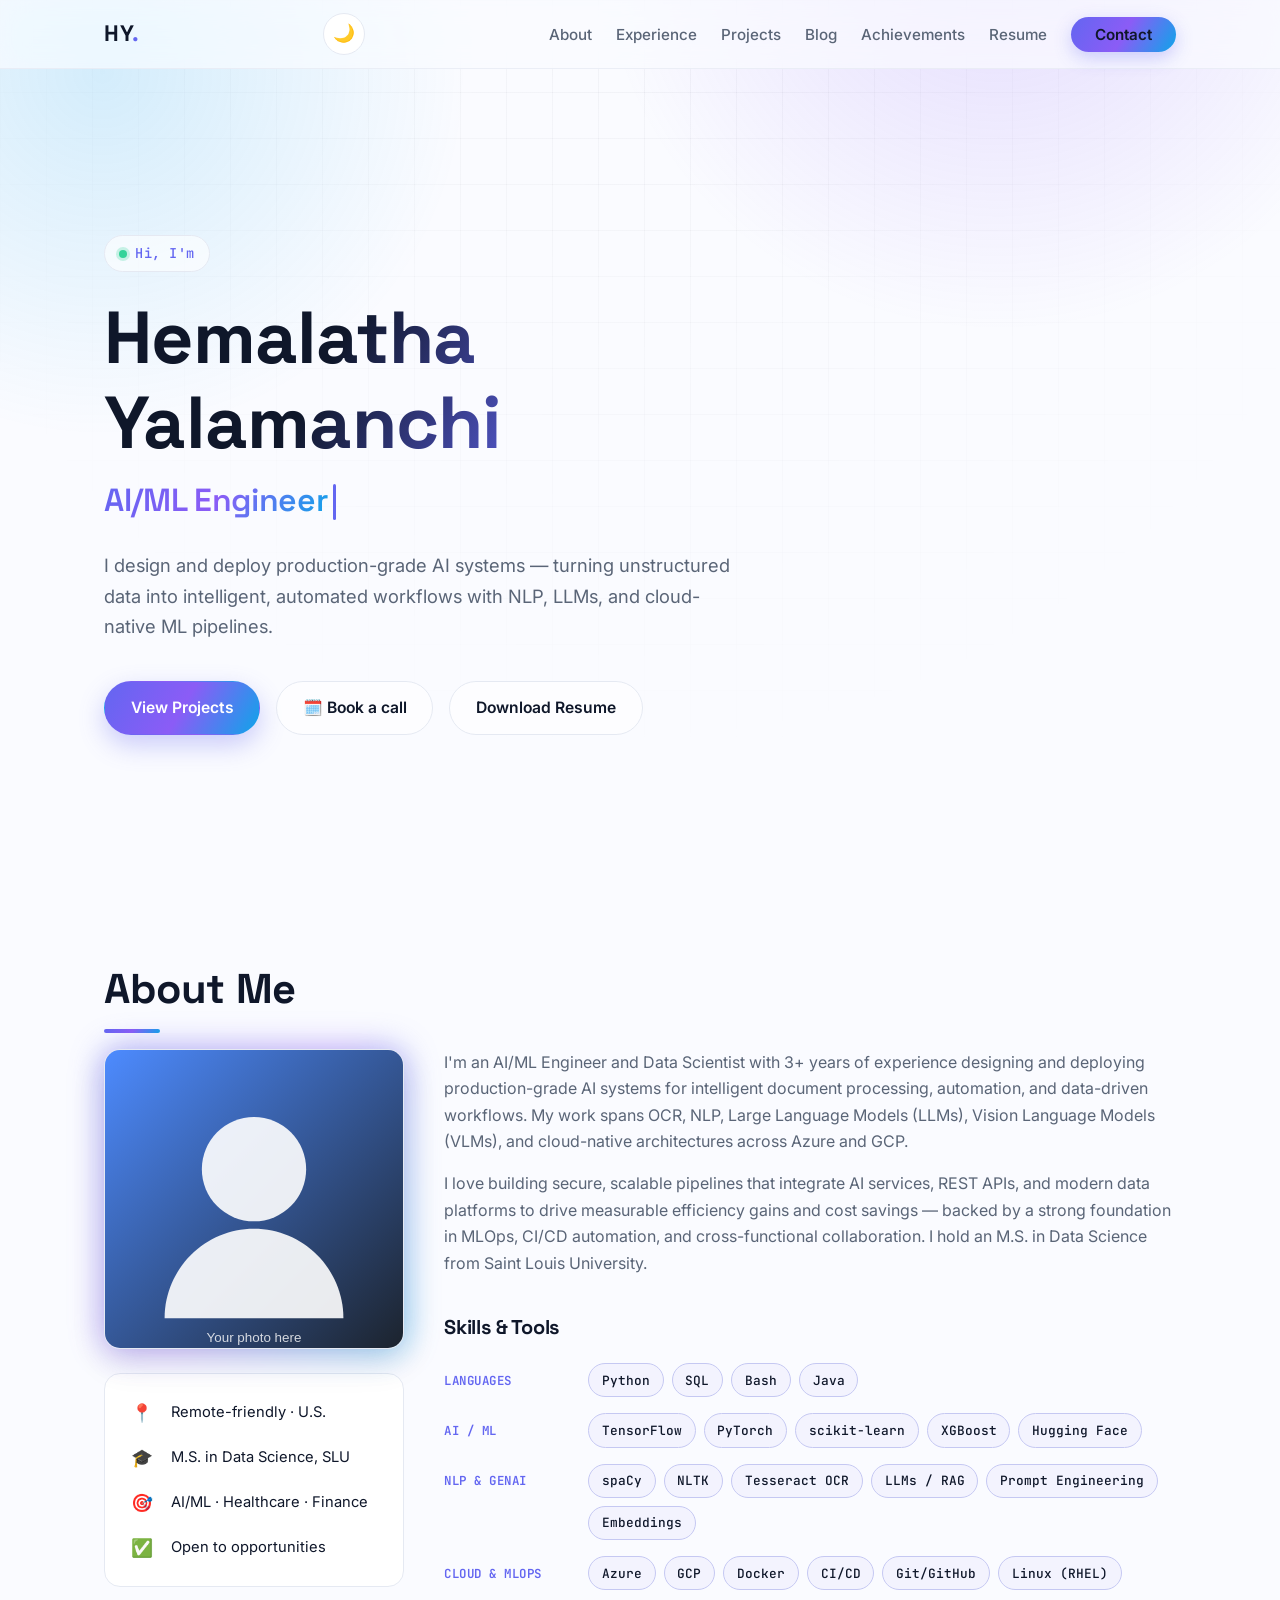
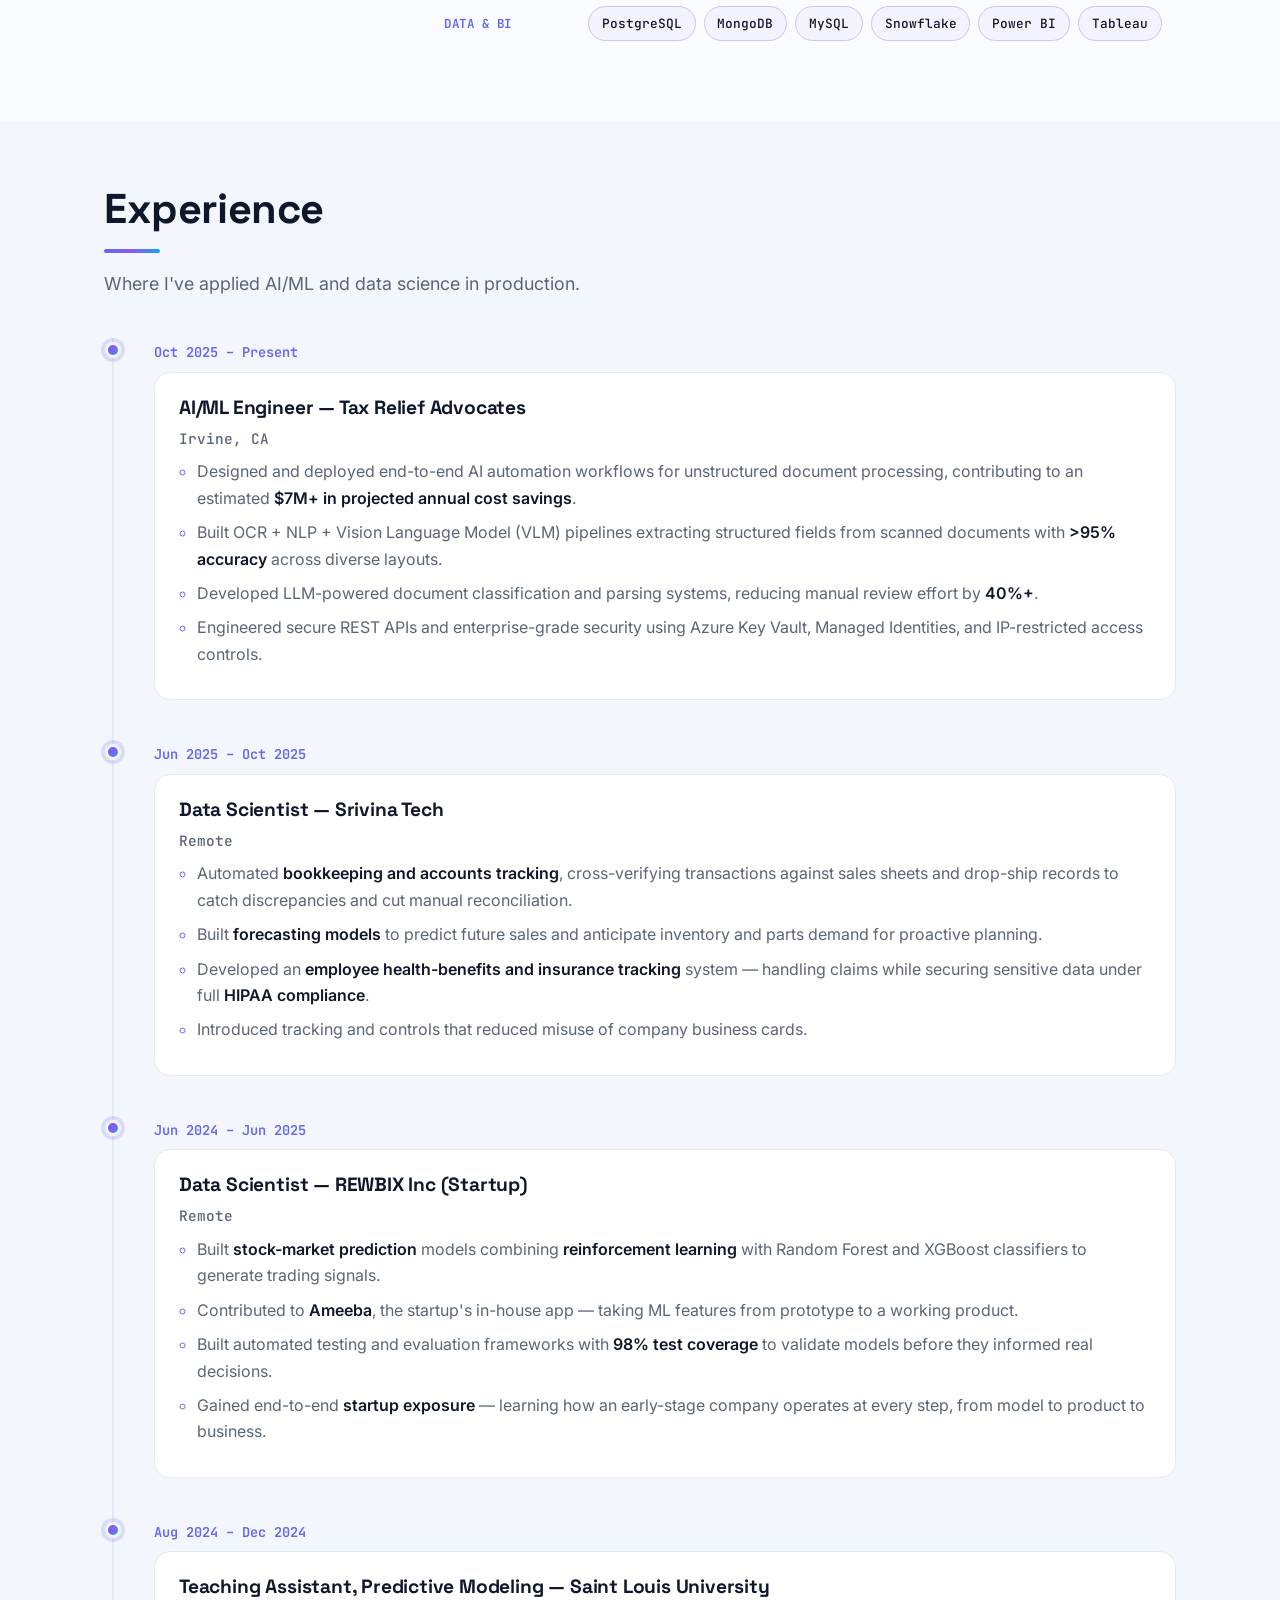
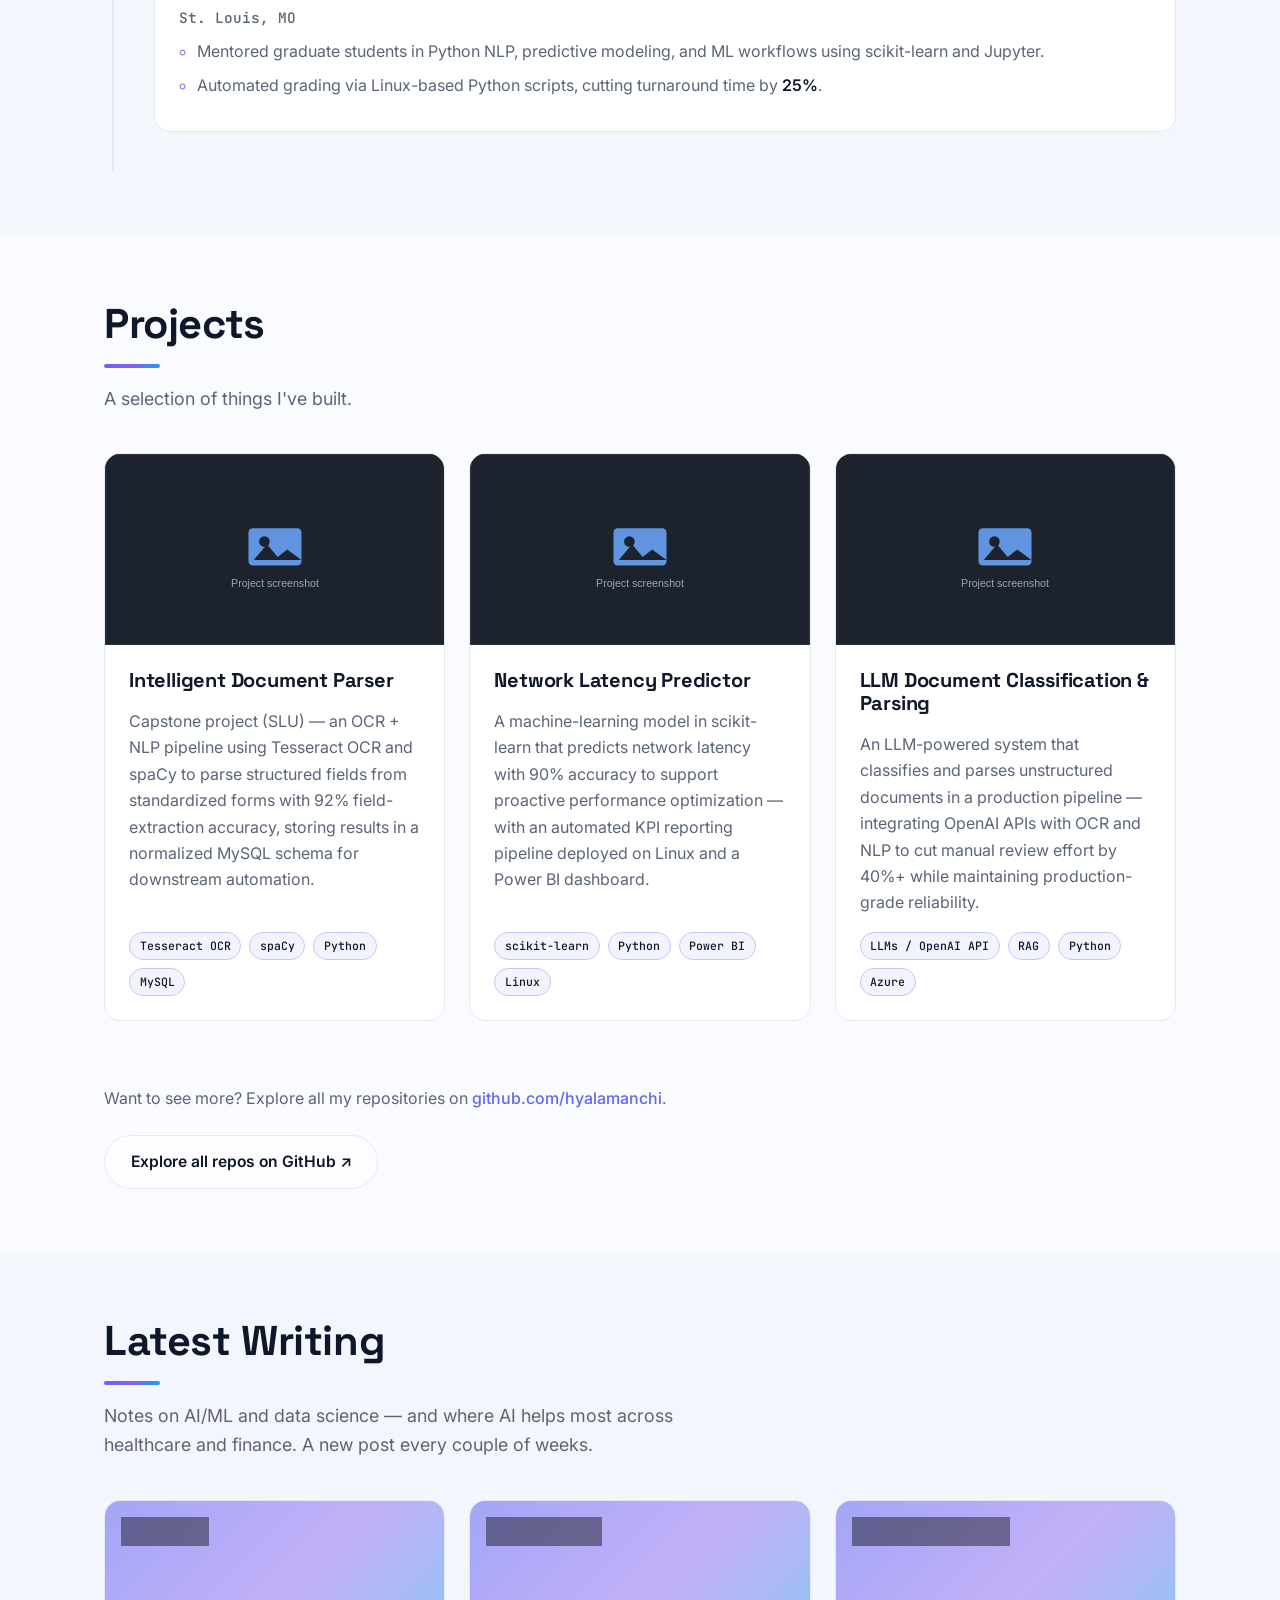
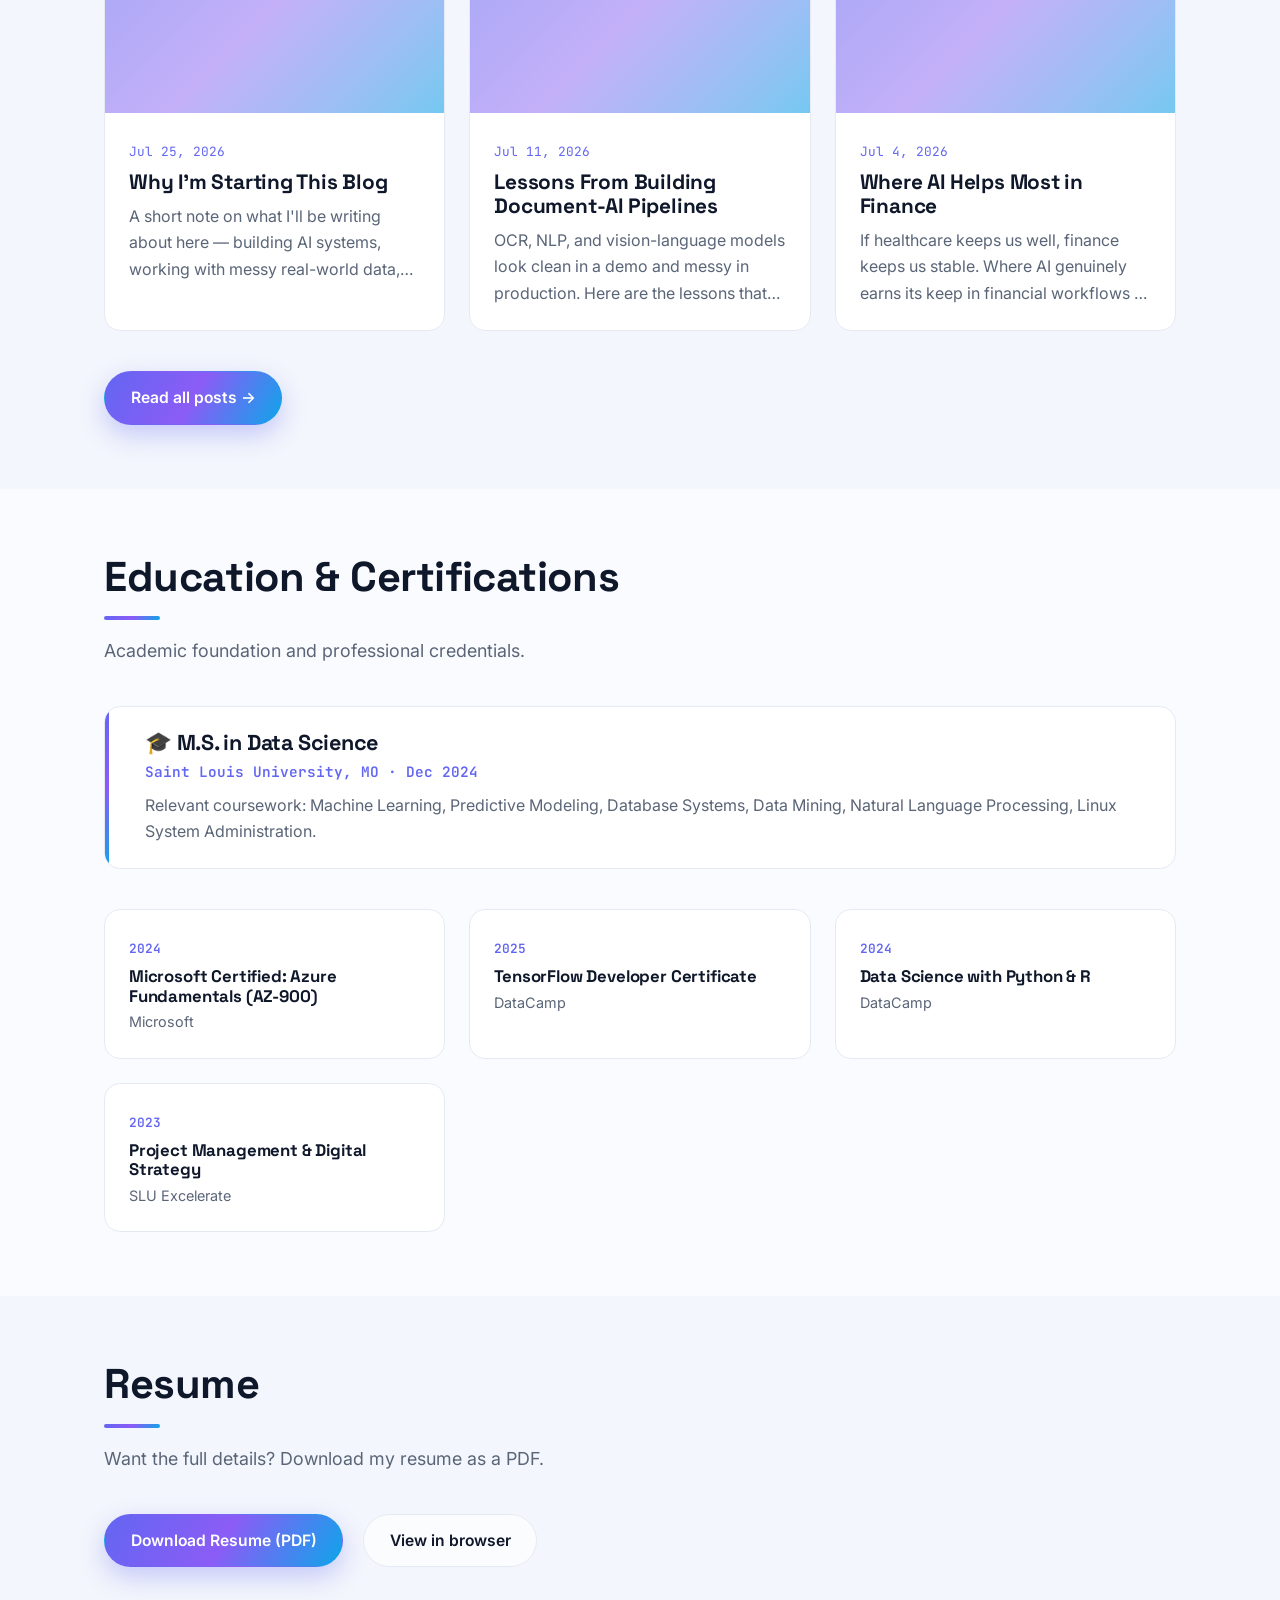
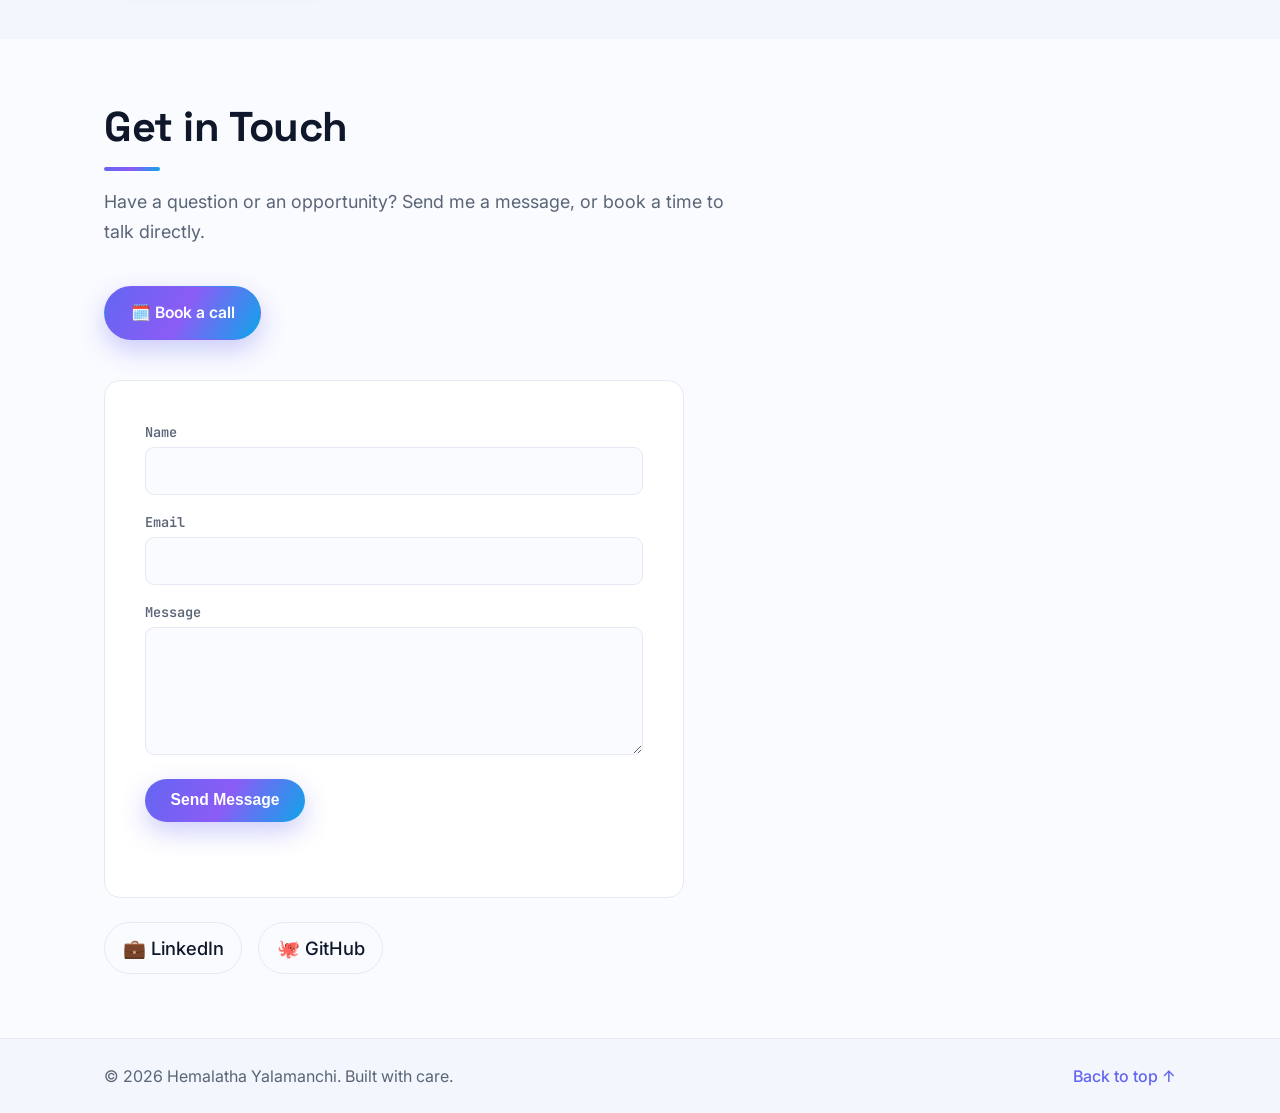
==== index.html @ 0a2629d9 "Fix About column balance with at-a-glance card; expand rotating hero titles - Add sticky 'at a glanc" ====
<!DOCTYPE html>
<html lang="en" class="no-js">
<head>
  <meta charset="UTF-8" />
  <meta name="viewport" content="width=device-width, initial-scale=1.0" />
  <!-- EDIT: page title shown in the browser tab -->
  <title>Hemalatha Yalamanchi — AI/ML Engineer & Data Scientist</title>
  <meta name="description" content="Portfolio of Hemalatha Yalamanchi — AI/ML Engineer and Data Scientist specializing in NLP, LLMs, document AI, and cloud-native ML pipelines." />
  <link rel="preconnect" href="https://fonts.googleapis.com" />
  <link rel="preconnect" href="https://fonts.gstatic.com" crossorigin />
  <link href="https://fonts.googleapis.com/css2?family=Inter:wght@400;500;600;700&family=Space+Grotesk:wght@500;600;700&family=JetBrains+Mono:wght@500;600&display=swap" rel="stylesheet" />
  <link rel="stylesheet" href="css/styles.css" />
  <!-- Apply saved theme before paint to avoid a flash of the wrong theme -->
  <script>
    (function () {
      try {
        var saved = localStorage.getItem('theme');
        if (saved === 'light' || saved === 'dark') {
          document.documentElement.setAttribute('data-theme', saved);
        }
      } catch (e) {}
    })();
  </script>
</head>
<body>
  <!-- ============ HEADER / NAV ============ -->
  <header class="site-header" id="top">
    <nav class="nav container">
      <a href="#top" class="nav__logo">HY<span>.</span></a>

      <div class="nav__actions">
        <button class="theme-toggle" id="theme-toggle" aria-label="Toggle light/dark theme" title="Toggle theme">
          <span class="theme-toggle__icon" aria-hidden="true">🌙</span>
        </button>
        <button class="nav__toggle" aria-label="Toggle menu" aria-expanded="false" aria-controls="nav-menu">
          <span></span><span></span><span></span>
        </button>
      </div>

      <ul class="nav__menu" id="nav-menu">
        <li><a href="#about" class="nav__link">About</a></li>
        <li><a href="#experience" class="nav__link">Experience</a></li>
        <li><a href="#projects" class="nav__link">Projects</a></li>
        <li><a href="blog.html" class="nav__link">Blog</a></li>
        <li><a href="#achievements" class="nav__link">Achievements</a></li>
        <li><a href="#resume" class="nav__link">Resume</a></li>
        <li><a href="#contact" class="nav__link nav__link--cta">Contact</a></li>
      </ul>
    </nav>
  </header>

  <main>
    <!-- ============ HERO ============ -->
    <section class="hero container">
      <div class="hero__content reveal">
        <p class="hero__eyebrow">Hi, I'm</p>
        <!-- EDIT: your name -->
        <h1 class="hero__name">Hemalatha Yalamanchi</h1>
        <!-- EDIT: roles rotate via the typing effect in js/main.js (ROLES array) -->
        <h2 class="hero__role" aria-label="AI/ML Engineer, Data Scientist, Data Analyst, Conversational AI Engineer, and Data Engineer">
          <span id="role-typed">AI/ML Engineer</span><span class="type-cursor" aria-hidden="true"></span>
        </h2>
        <!-- EDIT: short tagline about you -->
        <p class="hero__tagline">
          I design and deploy production-grade AI systems — turning unstructured data into
          intelligent, automated workflows with NLP, LLMs, and cloud-native ML pipelines.
        </p>
        <div class="hero__cta">
          <a href="#projects" class="btn btn--primary">View Projects</a>
          <!-- EDIT: your Calendly booking link -->
          <a href="https://calendly.com/hemayalamanchi708/30min" class="btn btn--ghost" target="_blank" rel="noopener">🗓️ Book a call</a>
          <a href="assets/resume.pdf" class="btn btn--ghost" download>Download Resume</a>
        </div>
      </div>
    </section>

    <!-- ============ ABOUT ============ -->
    <section class="section container" id="about">
      <h2 class="section__title reveal">About Me</h2>
      <div class="about reveal">
        <div class="about__sidebar">
          <div class="about__media">
            <!-- EDIT: replace with your headshot, e.g. src="assets/profile.jpg" -->
            <img src="assets/profile.svg" alt="Portrait of Hemalatha Yalamanchi" class="about__photo" />
          </div>
          <ul class="about__facts">
            <li><span>📍</span> Remote-friendly · U.S.</li>
            <li><span>🎓</span> M.S. in Data Science, SLU</li>
            <li><span>🎯</span> AI/ML · Healthcare · Finance</li>
            <li><span>✅</span> Open to opportunities</li>
          </ul>
        </div>
        <div class="about__text">
          <!-- EDIT: your bio -->
          <p>
            I'm an AI/ML Engineer and Data Scientist with 3+ years of experience designing and
            deploying production-grade AI systems for intelligent document processing, automation,
            and data-driven workflows. My work spans OCR, NLP, Large Language Models (LLMs), Vision
            Language Models (VLMs), and cloud-native architectures across Azure and GCP.
          </p>
          <p>
            I love building secure, scalable pipelines that integrate AI services, REST APIs, and
            modern data platforms to drive measurable efficiency gains and cost savings — backed by
            a strong foundation in MLOps, CI/CD automation, and cross-functional collaboration. I
            hold an M.S. in Data Science from Saint Louis University.
          </p>

          <h3 class="about__subtitle">Skills &amp; Tools</h3>
          <!-- EDIT: add/remove skills. Each group is one row. -->
          <div class="skill-group">
            <span class="skill-group__label">Languages</span>
            <ul class="tag-list">
              <li class="tag">Python</li>
              <li class="tag">SQL</li>
              <li class="tag">Bash</li>
              <li class="tag">Java</li>
            </ul>
          </div>
          <div class="skill-group">
            <span class="skill-group__label">AI / ML</span>
            <ul class="tag-list">
              <li class="tag">TensorFlow</li>
              <li class="tag">PyTorch</li>
              <li class="tag">scikit-learn</li>
              <li class="tag">XGBoost</li>
              <li class="tag">Hugging Face</li>
            </ul>
          </div>
          <div class="skill-group">
            <span class="skill-group__label">NLP &amp; GenAI</span>
            <ul class="tag-list">
              <li class="tag">spaCy</li>
              <li class="tag">NLTK</li>
              <li class="tag">Tesseract OCR</li>
              <li class="tag">LLMs / RAG</li>
              <li class="tag">Prompt Engineering</li>
              <li class="tag">Embeddings</li>
            </ul>
          </div>
          <div class="skill-group">
            <span class="skill-group__label">Cloud &amp; MLOps</span>
            <ul class="tag-list">
              <li class="tag">Azure</li>
              <li class="tag">GCP</li>
              <li class="tag">Docker</li>
              <li class="tag">CI/CD</li>
              <li class="tag">Git/GitHub</li>
              <li class="tag">Linux (RHEL)</li>
            </ul>
          </div>
          <div class="skill-group">
            <span class="skill-group__label">Data &amp; BI</span>
            <ul class="tag-list">
              <li class="tag">PostgreSQL</li>
              <li class="tag">MongoDB</li>
              <li class="tag">MySQL</li>
              <li class="tag">Snowflake</li>
              <li class="tag">Power BI</li>
              <li class="tag">Tableau</li>
            </ul>
          </div>
        </div>
      </div>
    </section>

    <!-- ============ EXPERIENCE ============ -->
    <section class="section section--alt" id="experience">
      <div class="container">
        <h2 class="section__title reveal">Experience</h2>
        <p class="section__lead reveal">Where I've applied AI/ML and data science in production.</p>

        <ol class="timeline">
          <!-- ==== EXPERIENCE ITEM (copy this <li> for each role) ==== -->
          <li class="timeline__item reveal">
            <span class="timeline__date">Oct 2025 – Present</span>
            <div class="timeline__content">
              <h3 class="timeline__title">AI/ML Engineer — Tax Relief Advocates</h3>
              <p class="timeline__meta">Irvine, CA</p>
              <ul class="bullets">
                <li>Designed and deployed end-to-end AI automation workflows for unstructured document processing, contributing to an estimated <strong>$7M+ in projected annual cost savings</strong>.</li>
                <li>Built OCR + NLP + Vision Language Model (VLM) pipelines extracting structured fields from scanned documents with <strong>&gt;95% accuracy</strong> across diverse layouts.</li>
                <li>Developed LLM-powered document classification and parsing systems, reducing manual review effort by <strong>40%+</strong>.</li>
                <li>Engineered secure REST APIs and enterprise-grade security using Azure Key Vault, Managed Identities, and IP-restricted access controls.</li>
              </ul>
            </div>
          </li>
          <!-- ==== /EXPERIENCE ITEM ==== -->

          <li class="timeline__item reveal">
            <span class="timeline__date">Jun 2025 – Oct 2025</span>
            <div class="timeline__content">
              <h3 class="timeline__title">Data Scientist — Srivina Tech</h3>
              <p class="timeline__meta">Remote</p>
              <ul class="bullets">
                <li>Automated <strong>bookkeeping and accounts tracking</strong>, cross-verifying transactions against sales sheets and drop-ship records to catch discrepancies and cut manual reconciliation.</li>
                <li>Built <strong>forecasting models</strong> to predict future sales and anticipate inventory and parts demand for proactive planning.</li>
                <li>Developed an <strong>employee health-benefits and insurance tracking</strong> system — handling claims while securing sensitive data under full <strong>HIPAA compliance</strong>.</li>
                <li>Introduced tracking and controls that reduced misuse of company business cards.</li>
              </ul>
            </div>
          </li>

          <li class="timeline__item reveal">
            <span class="timeline__date">Jun 2024 – Jun 2025</span>
            <div class="timeline__content">
              <h3 class="timeline__title">Data Scientist — REWBIX Inc (Startup)</h3>
              <p class="timeline__meta">Remote</p>
              <ul class="bullets">
                <li>Built <strong>stock-market prediction</strong> models combining <strong>reinforcement learning</strong> with Random Forest and XGBoost classifiers to generate trading signals.</li>
                <li>Contributed to <strong>Ameeba</strong>, the startup's in-house app — taking ML features from prototype to a working product.</li>
                <li>Built automated testing and evaluation frameworks with <strong>98% test coverage</strong> to validate models before they informed real decisions.</li>
                <li>Gained end-to-end <strong>startup exposure</strong> — learning how an early-stage company operates at every step, from model to product to business.</li>
              </ul>
            </div>
          </li>

          <li class="timeline__item reveal">
            <span class="timeline__date">Aug 2024 – Dec 2024</span>
            <div class="timeline__content">
              <h3 class="timeline__title">Teaching Assistant, Predictive Modeling — Saint Louis University</h3>
              <p class="timeline__meta">St. Louis, MO</p>
              <ul class="bullets">
                <li>Mentored graduate students in Python NLP, predictive modeling, and ML workflows using scikit-learn and Jupyter.</li>
                <li>Automated grading via Linux-based Python scripts, cutting turnaround time by <strong>25%</strong>.</li>
              </ul>
            </div>
          </li>
        </ol>
      </div>
    </section>

    <!-- ============ PROJECTS ============ -->
    <section class="section container" id="projects">
      <div>
        <h2 class="section__title reveal">Projects</h2>
        <p class="section__lead reveal">A selection of things I've built.</p>

        <div class="grid grid--cards" id="featured-grid">
          <!-- ==== PROJECT CARD (copy this whole <article> block for each project) ==== -->
          <article class="card reveal">
            <div class="card__media">
              <!-- EDIT: project screenshot -->
              <img src="assets/projects/placeholder.svg" alt="Intelligent Document Parser project" loading="lazy" />
            </div>
            <div class="card__body">
              <h3 class="card__title">Intelligent Document Parser</h3>
              <p class="card__desc">
                Capstone project (SLU) — an OCR + NLP pipeline using Tesseract OCR and spaCy to
                parse structured fields from standardized forms with 92% field-extraction accuracy,
                storing results in a normalized MySQL schema for downstream automation.
              </p>
              <ul class="tag-list tag-list--sm">
                <li class="tag">Tesseract OCR</li>
                <li class="tag">spaCy</li>
                <li class="tag">Python</li>
                <li class="tag">MySQL</li>
              </ul>
            </div>
          </article>
          <!-- ==== /PROJECT CARD ==== -->

          <article class="card reveal">
            <div class="card__media">
              <img src="assets/projects/placeholder.svg" alt="Network Latency Predictor project" loading="lazy" />
            </div>
            <div class="card__body">
              <h3 class="card__title">Network Latency Predictor</h3>
              <p class="card__desc">
                A machine-learning model in scikit-learn that predicts network latency with 90%
                accuracy to support proactive performance optimization — with an automated KPI
                reporting pipeline deployed on Linux and a Power BI dashboard.
              </p>
              <ul class="tag-list tag-list--sm">
                <li class="tag">scikit-learn</li>
                <li class="tag">Python</li>
                <li class="tag">Power BI</li>
                <li class="tag">Linux</li>
              </ul>
            </div>
          </article>

          <article class="card reveal">
            <div class="card__media">
              <img src="assets/projects/placeholder.svg" alt="LLM Document Classification and Parsing project" loading="lazy" />
            </div>
            <div class="card__body">
              <h3 class="card__title">LLM Document Classification &amp; Parsing</h3>
              <p class="card__desc">
                An LLM-powered system that classifies and parses unstructured documents in a
                production pipeline — integrating OpenAI APIs with OCR and NLP to cut manual
                review effort by 40%+ while maintaining production-grade reliability.
              </p>
              <ul class="tag-list tag-list--sm">
                <li class="tag">LLMs / OpenAI API</li>
                <li class="tag">RAG</li>
                <li class="tag">Python</li>
                <li class="tag">Azure</li>
              </ul>
            </div>
          </article>
        </div>

        <div class="gh reveal">
          <p class="gh__sub">
            Want to see more? Explore all my repositories on
            <a class="link" href="https://github.com/hyalamanchi" target="_blank" rel="noopener">github.com/hyalamanchi</a>.
          </p>
          <a href="https://github.com/hyalamanchi" class="btn btn--ghost" target="_blank" rel="noopener">Explore all repos on GitHub ↗</a>
        </div>
      </div>
    </section>

    <!-- ============ LATEST WRITING (blog teaser) ============ -->
    <section class="section section--alt" id="writing">
      <div class="container">
        <h2 class="section__title reveal">Latest Writing</h2>
        <p class="section__lead reveal">Notes on AI/ML and data science — and where AI helps most across healthcare and finance. A new post every couple of weeks.</p>
        <div id="home-blog"></div>
        <div class="blog-more reveal">
          <a href="blog.html" class="btn btn--primary">Read all posts →</a>
        </div>
      </div>
    </section>

    <!-- ============ EDUCATION & CERTIFICATIONS ============ -->
    <section class="section" id="achievements">
      <div class="container">
        <h2 class="section__title reveal">Education &amp; Certifications</h2>
        <p class="section__lead reveal">Academic foundation and professional credentials.</p>

        <div class="edu reveal">
          <h3 class="edu__title">🎓 M.S. in Data Science</h3>
          <p class="edu__meta">Saint Louis University, MO · Dec 2024</p>
          <p class="edu__note">
            Relevant coursework: Machine Learning, Predictive Modeling, Database Systems, Data
            Mining, Natural Language Processing, Linux System Administration.
          </p>
        </div>

        <div class="grid grid--cards">
          <!-- ==== CERTIFICATION CARD (copy for each) ==== -->
          <article class="cert reveal">
            <span class="cert__year">2024</span>
            <h3 class="cert__title">Microsoft Certified: Azure Fundamentals (AZ-900)</h3>
            <p class="cert__issuer">Microsoft</p>
          </article>
          <!-- ==== /CERTIFICATION CARD ==== -->
          <article class="cert reveal">
            <span class="cert__year">2025</span>
            <h3 class="cert__title">TensorFlow Developer Certificate</h3>
            <p class="cert__issuer">DataCamp</p>
          </article>
          <article class="cert reveal">
            <span class="cert__year">2024</span>
            <h3 class="cert__title">Data Science with Python &amp; R</h3>
            <p class="cert__issuer">DataCamp</p>
          </article>
          <article class="cert reveal">
            <span class="cert__year">2023</span>
            <h3 class="cert__title">Project Management &amp; Digital Strategy</h3>
            <p class="cert__issuer">SLU Excelerate</p>
          </article>
        </div>
      </div>
    </section>

    <!-- ============ RESUME ============ -->
    <section class="section section--alt" id="resume">
      <div class="container resume">
        <h2 class="section__title reveal">Resume</h2>
        <p class="section__lead reveal">
          Want the full details? Download my resume as a PDF.
        </p>
        <div class="reveal">
          <!-- EDIT: place your file at assets/resume.pdf -->
          <a href="assets/resume.pdf" class="btn btn--primary" download>Download Resume (PDF)</a>
          <a href="assets/resume.pdf" class="btn btn--ghost" target="_blank" rel="noopener">View in browser</a>
        </div>
      </div>
    </section>

    <!-- ============ CONTACT ============ -->
    <section class="section container" id="contact">
      <h2 class="section__title reveal">Get in Touch</h2>
      <p class="section__lead reveal">
        Have a question or an opportunity? Send me a message, or book a time to talk directly.
      </p>
      <div class="reveal" style="margin-bottom: var(--space-5);">
        <!-- EDIT: your Calendly booking link -->
        <a href="https://calendly.com/hemayalamanchi708/30min" class="btn btn--primary" target="_blank" rel="noopener">🗓️ Book a call</a>
      </div>

      <!--
        CONTACT FORM — connected to Formspree (form ID: mrenldpd).
        Messages are delivered to hemayalamanchi708@gmail.com.
        Note: the form only sends once the site is deployed online (not in local preview).
      -->
      <form class="contact-form reveal" id="contact-form"
            action="https://formspree.io/f/mrenldpd" method="POST">
        <div class="form-row">
          <label for="cf-name">Name</label>
          <input type="text" id="cf-name" name="name" required autocomplete="name" />
        </div>
        <div class="form-row">
          <label for="cf-email">Email</label>
          <input type="email" id="cf-email" name="email" required autocomplete="email" />
        </div>
        <div class="form-row">
          <label for="cf-message">Message</label>
          <textarea id="cf-message" name="message" rows="5" required></textarea>
        </div>
        <button type="submit" class="btn btn--primary">Send Message</button>
        <p class="form-status" id="form-status" role="status" aria-live="polite"></p>
      </form>

      <!-- EDIT: your profile links (email stays hidden — the form handles contact) -->
      <ul class="contact-list contact-list--social reveal">
        <li><a class="link" href="https://linkedin.com/in/hemalatha-yalamanchi" target="_blank" rel="noopener">💼 LinkedIn</a></li>
        <li><a class="link" href="https://github.com/hyalamanchi" target="_blank" rel="noopener">🐙 GitHub</a></li>
      </ul>
    </section>
  </main>

  <!-- ============ FOOTER ============ -->
  <footer class="footer">
    <div class="container footer__inner">
      <p>© <span id="year"></span> Hemalatha Yalamanchi. Built with care.</p>
      <a href="#top" class="link">Back to top ↑</a>
    </div>
  </footer>

  <script src="js/main.js"></script>
</body>
</html>
---- css/styles.css ----
/* ============================================================
   Design tokens
   ============================================================ */
:root {
  /* Palette — dark (default) */
  --bg: #0a0c12;
  --bg-alt: #0f131c;
  --surface: #141a24;
  --surface-2: #1a212e;
  --border: #262d3a;
  --text: #e7ecf3;
  --text-muted: #94a1b2;

  --accent: #818cf8;
  --accent-strong: #6366f1;
  --accent-contrast: #0a0c12;

  /* Gradient accent (indigo → violet → cyan) */
  --grad-1: #818cf8;
  --grad-2: #a78bfa;
  --grad-3: #38bdf8;
  --gradient: linear-gradient(120deg, var(--grad-1), var(--grad-2), var(--grad-3));
  --gradient-soft: linear-gradient(120deg,
      color-mix(in srgb, var(--grad-1) 18%, transparent),
      color-mix(in srgb, var(--grad-3) 18%, transparent));

  --glow: 0 0 0 1px color-mix(in srgb, var(--accent) 45%, transparent),
          0 12px 40px color-mix(in srgb, var(--accent) 22%, transparent);
  --shadow: 0 14px 44px rgba(0, 0, 0, 0.45);

  /* Typography */
  --font: "Inter", system-ui, -apple-system, Segoe UI, Roboto, Helvetica, Arial, sans-serif;
  --font-display: "Space Grotesk", var(--font);
  --font-mono: "JetBrains Mono", ui-monospace, SFMono-Regular, Menlo, monospace;

  /* Spacing scale */
  --space-1: 0.25rem;
  --space-2: 0.5rem;
  --space-3: 1rem;
  --space-4: 1.5rem;
  --space-5: 2.5rem;
  --space-6: 4rem;

  --radius: 16px;
  --radius-sm: 9px;
  --maxw: 1120px;
  --transition: 0.25s ease;
}

/* Light palette — reused by both the manual toggle and the auto system preference */
:root[data-theme="light"] {
  --bg: #fafbff;
  --bg-alt: #f1f4fb;
  --surface: #ffffff;
  --surface-2: #f7f9fd;
  --border: #e5e9f2;
  --text: #0f172a;
  --text-muted: #5a6577;
  --accent: #6366f1;
  --accent-strong: #4f46e5;
  --accent-contrast: #ffffff;
  --grad-1: #6366f1;
  --grad-2: #8b5cf6;
  --grad-3: #0ea5e9;
  --glow: 0 0 0 1px color-mix(in srgb, var(--accent) 30%, transparent),
          0 14px 34px color-mix(in srgb, var(--accent) 18%, transparent);
  --shadow: 0 14px 34px rgba(30, 41, 90, 0.10);
}

@media (prefers-color-scheme: light) {
  :root:not([data-theme]) {
    --bg: #fafbff;
    --bg-alt: #f1f4fb;
    --surface: #ffffff;
    --surface-2: #f7f9fd;
    --border: #e5e9f2;
    --text: #0f172a;
    --text-muted: #5a6577;
    --accent: #6366f1;
    --accent-strong: #4f46e5;
    --accent-contrast: #ffffff;
    --grad-1: #6366f1;
    --grad-2: #8b5cf6;
    --grad-3: #0ea5e9;
    --glow: 0 0 0 1px color-mix(in srgb, var(--accent) 30%, transparent),
            0 14px 34px color-mix(in srgb, var(--accent) 18%, transparent);
    --shadow: 0 14px 34px rgba(30, 41, 90, 0.10);
  }
}

/* ============================================================
   Base
   ============================================================ */
*, *::before, *::after { box-sizing: border-box; }

html { scroll-behavior: smooth; scroll-padding-top: 80px; }

body {
  margin: 0;
  font-family: var(--font);
  background: var(--bg);
  color: var(--text);
  line-height: 1.65;
  -webkit-font-smoothing: antialiased;
  position: relative;
  overflow-x: hidden;
}

/* Ambient background glows + subtle grid */
body::before {
  content: "";
  position: fixed;
  inset: 0;
  z-index: -2;
  background:
    radial-gradient(42rem 42rem at 78% -8%, color-mix(in srgb, var(--grad-2) 20%, transparent), transparent 60%),
    radial-gradient(38rem 38rem at 8% 8%, color-mix(in srgb, var(--grad-3) 16%, transparent), transparent 60%);
  pointer-events: none;
}
body::after {
  content: "";
  position: fixed;
  inset: 0;
  z-index: -2;
  background-image:
    linear-gradient(color-mix(in srgb, var(--text) 4%, transparent) 1px, transparent 1px),
    linear-gradient(90deg, color-mix(in srgb, var(--text) 4%, transparent) 1px, transparent 1px);
  background-size: 46px 46px;
  mask-image: radial-gradient(circle at 50% 0%, #000 0%, transparent 70%);
  -webkit-mask-image: radial-gradient(circle at 50% 0%, #000 0%, transparent 70%);
  pointer-events: none;
}

img { max-width: 100%; display: block; }

a { color: var(--accent); text-decoration: none; }

h1, h2, h3, h4 { line-height: 1.15; margin: 0 0 var(--space-3); font-family: var(--font-display); letter-spacing: -0.01em; }

::selection { background: color-mix(in srgb, var(--accent) 35%, transparent); }

.container {
  width: 100%;
  max-width: var(--maxw);
  margin-inline: auto;
  padding-inline: var(--space-4);
}

/* Gradient text utility */
.grad-text {
  background: var(--gradient);
  -webkit-background-clip: text;
  background-clip: text;
  color: transparent;
}

/* ============================================================
   Header / Nav
   ============================================================ */
.site-header {
  position: sticky;
  top: 0;
  z-index: 50;
  background: color-mix(in srgb, var(--bg) 72%, transparent);
  backdrop-filter: blur(14px) saturate(160%);
  -webkit-backdrop-filter: blur(14px) saturate(160%);
  border-bottom: 1px solid color-mix(in srgb, var(--border) 70%, transparent);
}

.nav {
  display: flex;
  align-items: center;
  justify-content: space-between;
  height: 68px;
}

.nav__logo {
  font-family: var(--font-display);
  font-weight: 700;
  font-size: 1.4rem;
  color: var(--text);
  letter-spacing: 0.5px;
}
.nav__logo span { color: var(--accent); }

.nav__menu {
  display: flex;
  gap: var(--space-4);
  list-style: none;
  margin: 0;
  padding: 0;
}

.nav__link {
  color: var(--text-muted);
  font-weight: 500;
  font-size: 0.95rem;
  padding: var(--space-2) 0;
  transition: color var(--transition);
  position: relative;
}
.nav__link:hover,
.nav__link.is-active { color: var(--text); }

.nav__link:not(.nav__link--cta).is-active::after {
  content: "";
  position: absolute;
  left: 0; right: 0; bottom: -2px;
  height: 2px;
  background: var(--gradient);
  border-radius: 2px;
}

.nav__link--cta {
  background: var(--gradient);
  color: #fff;
  padding: var(--space-2) var(--space-4);
  border-radius: 999px;
  font-weight: 600;
  box-shadow: 0 6px 18px color-mix(in srgb, var(--accent) 30%, transparent);
}
.nav__link--cta:hover { color: #fff; filter: brightness(1.08); }

.nav__actions { display: flex; align-items: center; gap: var(--space-3); }

.theme-toggle {
  display: inline-flex;
  align-items: center;
  justify-content: center;
  width: 42px;
  height: 42px;
  border-radius: 50%;
  border: 1px solid var(--border);
  background: var(--surface);
  cursor: pointer;
  font-size: 1.1rem;
  line-height: 1;
  transition: border-color var(--transition), transform var(--transition), box-shadow var(--transition);
}
.theme-toggle:hover {
  border-color: var(--accent);
  transform: translateY(-2px) rotate(-12deg);
  box-shadow: 0 8px 20px color-mix(in srgb, var(--accent) 25%, transparent);
}

.nav__toggle {
  display: none;
  flex-direction: column;
  justify-content: space-between;
  width: 28px;
  height: 20px;
  background: none;
  border: 0;
  cursor: pointer;
  padding: 0;
}
.nav__toggle span {
  display: block;
  height: 2px;
  width: 100%;
  background: var(--text);
  border-radius: 2px;
  transition: transform var(--transition), opacity var(--transition);
}

/* ============================================================
   Buttons & links
   ============================================================ */
.btn {
  display: inline-flex;
  align-items: center;
  gap: var(--space-2);
  padding: 0.8rem 1.6rem;
  border-radius: 999px;
  font-weight: 600;
  font-size: 0.98rem;
  transition: transform var(--transition), box-shadow var(--transition), filter var(--transition), border-color var(--transition), color var(--transition);
  cursor: pointer;
  border: 1px solid transparent;
}
.btn:hover { transform: translateY(-2px); }

.btn--primary {
  background: var(--gradient);
  color: #fff;
  box-shadow: 0 10px 26px color-mix(in srgb, var(--accent) 32%, transparent);
}
.btn--primary:hover { filter: brightness(1.08); box-shadow: 0 14px 34px color-mix(in srgb, var(--accent) 42%, transparent); }

.btn--ghost { border-color: var(--border); color: var(--text); background: color-mix(in srgb, var(--surface) 60%, transparent); }
.btn--ghost:hover { border-color: var(--accent); color: var(--accent); }

.link {
  color: var(--accent);
  font-weight: 500;
  transition: color var(--transition);
}
.link:hover { color: var(--accent-strong); text-decoration: underline; }

/* ============================================================
   Hero
   ============================================================ */
.hero {
  min-height: calc(100vh - 68px);
  display: flex;
  align-items: center;
  padding-block: var(--space-6);
}
.hero__content { max-width: 780px; }

.hero__eyebrow {
  display: inline-flex;
  align-items: center;
  gap: var(--space-2);
  font-family: var(--font-mono);
  color: var(--accent);
  font-weight: 500;
  margin: 0 0 var(--space-4);
  letter-spacing: 0.5px;
  text-transform: none;
  font-size: 0.85rem;
  padding: 0.4rem 0.9rem;
  border: 1px solid var(--border);
  border-radius: 999px;
  background: color-mix(in srgb, var(--surface) 60%, transparent);
}
.hero__eyebrow::before {
  content: "";
  width: 8px; height: 8px; border-radius: 50%;
  background: #34d399;
  box-shadow: 0 0 0 3px color-mix(in srgb, #34d399 25%, transparent);
}
.hero__name {
  font-size: clamp(2.6rem, 7vw, 4.6rem);
  font-weight: 700;
  margin: 0 0 var(--space-3);
  background: linear-gradient(120deg, var(--text) 30%, var(--grad-1) 65%, var(--grad-3));
  -webkit-background-clip: text;
  background-clip: text;
  color: transparent;
}
.hero__role {
  font-family: var(--font-display);
  font-size: clamp(1.3rem, 3.4vw, 2rem);
  color: var(--text-muted);
  font-weight: 600;
  margin: 0 0 var(--space-4);
  min-height: 1.4em;
}
.hero__role #role-typed {
  background: var(--gradient);
  -webkit-background-clip: text;
  background-clip: text;
  color: transparent;
}
.type-cursor {
  display: inline-block;
  width: 3px;
  height: 1.1em;
  background: var(--accent);
  margin-left: 4px;
  border-radius: 2px;
  vertical-align: text-bottom;
  animation: blink 1s step-end infinite;
}
@keyframes blink { 50% { opacity: 0; } }
@media (prefers-reduced-motion: reduce) { .type-cursor { animation: none; } }
.hero__tagline {
  font-size: 1.15rem;
  color: var(--text-muted);
  max-width: 640px;
  margin: 0 0 var(--space-5);
}
.hero__cta { display: flex; gap: var(--space-3); flex-wrap: wrap; }

/* ============================================================
   Sections
   ============================================================ */
.section { padding-block: var(--space-6); position: relative; }
.section--alt { background: color-mix(in srgb, var(--bg-alt) 75%, transparent); }

.section__title {
  font-size: clamp(1.8rem, 4vw, 2.6rem);
  font-weight: 700;
}
.section__title::after {
  content: "";
  display: block;
  width: 56px;
  height: 4px;
  background: var(--gradient);
  border-radius: 4px;
  margin-top: var(--space-3);
}
.section__lead {
  color: var(--text-muted);
  font-size: 1.12rem;
  margin: 0 0 var(--space-5);
  max-width: 620px;
}

/* ============================================================
   About
   ============================================================ */
.about {
  display: grid;
  grid-template-columns: 300px 1fr;
  gap: var(--space-5);
  align-items: start;
}
.about__sidebar { position: sticky; top: 100px; display: flex; flex-direction: column; gap: var(--space-4); }
.about__media { position: relative; }
.about__facts {
  list-style: none;
  margin: 0;
  padding: var(--space-4);
  background: var(--surface);
  border: 1px solid var(--border);
  border-radius: var(--radius);
  display: flex;
  flex-direction: column;
  gap: var(--space-3);
}
.about__facts li {
  display: flex;
  align-items: center;
  gap: var(--space-3);
  font-size: 0.92rem;
  color: var(--text);
}
.about__facts li span {
  flex: 0 0 1.6rem;
  text-align: center;
  font-size: 1.1rem;
}
.about__media::before {
  content: "";
  position: absolute;
  inset: -2px;
  border-radius: calc(var(--radius) + 4px);
  background: var(--gradient);
  opacity: 0.5;
  filter: blur(16px);
  z-index: 0;
}
.about__photo {
  position: relative;
  z-index: 1;
  width: 100%;
  aspect-ratio: 1 / 1;
  object-fit: cover;
  border-radius: var(--radius);
  border: 1px solid var(--border);
  box-shadow: var(--shadow);
}
.about__text p { margin: 0 0 var(--space-3); color: var(--text-muted); }
.about__subtitle {
  margin-top: var(--space-5);
  margin-bottom: var(--space-4);
  font-size: 1.25rem;
}

/* Tags */
.tag-list {
  display: flex;
  flex-wrap: wrap;
  gap: var(--space-2);
  list-style: none;
  padding: 0;
  margin: 0;
}
.tag {
  font-family: var(--font-mono);
  background: color-mix(in srgb, var(--accent) 8%, var(--surface));
  border: 1px solid color-mix(in srgb, var(--accent) 25%, var(--border));
  color: var(--text);
  padding: 0.35rem 0.8rem;
  border-radius: 999px;
  font-size: 0.8rem;
  font-weight: 500;
  transition: border-color var(--transition), background var(--transition);
}
.tag:hover { border-color: var(--accent); background: color-mix(in srgb, var(--accent) 15%, var(--surface)); }
.tag-list--sm .tag { font-size: 0.72rem; padding: 0.22rem 0.6rem; }

/* Skill groups */
.skill-group {
  display: flex;
  align-items: baseline;
  gap: var(--space-4);
  margin-bottom: var(--space-3);
  flex-wrap: wrap;
}
.skill-group__label {
  flex: 0 0 120px;
  font-family: var(--font-mono);
  font-weight: 600;
  color: var(--accent);
  font-size: 0.78rem;
  text-transform: uppercase;
  letter-spacing: 0.5px;
}
.skill-group .tag-list { flex: 1; min-width: 220px; }

/* Bullet lists (experience) */
.bullets { margin: var(--space-2) 0 0; padding-left: 1.1rem; color: var(--text-muted); }
.bullets li { margin-bottom: var(--space-2); }
.bullets li::marker { color: var(--accent); }
.bullets strong { color: var(--text); font-weight: 600; }
.timeline__meta { margin: 0 0 var(--space-2); color: var(--text-muted); font-weight: 500; font-size: 0.9rem; font-family: var(--font-mono); }

/* Education block */
.edu {
  position: relative;
  background: var(--surface);
  border: 1px solid var(--border);
  border-radius: var(--radius);
  padding: var(--space-4) var(--space-4) var(--space-4) var(--space-5);
  margin-bottom: var(--space-5);
  overflow: hidden;
}
.edu::before {
  content: "";
  position: absolute;
  left: 0; top: 0; bottom: 0;
  width: 4px;
  background: var(--gradient);
}
.edu__title { margin: 0 0 var(--space-1); font-size: 1.35rem; }
.edu__meta { margin: 0 0 var(--space-2); color: var(--accent); font-weight: 600; font-family: var(--font-mono); font-size: 0.9rem; }
.edu__note { margin: 0; color: var(--text-muted); }

/* Certification cards */
.cert {
  position: relative;
  background: var(--surface);
  border: 1px solid var(--border);
  border-radius: var(--radius);
  padding: var(--space-4);
  transition: transform var(--transition), border-color var(--transition), box-shadow var(--transition);
}
.cert:hover { transform: translateY(-5px); border-color: transparent; box-shadow: var(--glow); }
.cert__year { display: inline-block; font-family: var(--font-mono); font-weight: 600; color: var(--accent); font-size: 0.8rem; margin-bottom: var(--space-2); }
.cert__title { margin: 0 0 var(--space-1); font-size: 1.05rem; }
.cert__issuer { margin: 0; color: var(--text-muted); font-size: 0.9rem; }

/* ============================================================
   Cards grid (Projects)
   ============================================================ */
.grid { display: grid; gap: var(--space-4); }
.grid--cards { grid-template-columns: repeat(auto-fill, minmax(300px, 1fr)); }

.card {
  position: relative;
  background: var(--surface);
  border: 1px solid var(--border);
  border-radius: var(--radius);
  overflow: hidden;
  display: flex;
  flex-direction: column;
  transition: transform var(--transition), border-color var(--transition), box-shadow var(--transition);
}
.card:hover {
  transform: translateY(-6px);
  border-color: transparent;
  box-shadow: var(--glow);
}
.card__media {
  aspect-ratio: 16 / 9;
  background: linear-gradient(135deg, color-mix(in srgb, var(--grad-1) 18%, var(--bg-alt)), color-mix(in srgb, var(--grad-3) 18%, var(--bg-alt)));
  overflow: hidden;
}
.card__media img { width: 100%; height: 100%; object-fit: cover; }
.card__body { padding: var(--space-4); display: flex; flex-direction: column; gap: var(--space-3); flex: 1; }
.card__title { margin: 0; font-size: 1.25rem; }
.card__title a { color: var(--text); transition: color var(--transition); }
.card__title a:hover { color: var(--accent); text-decoration: none; }
.card__desc { margin: 0; color: var(--text-muted); flex: 1; }
.card__links { display: flex; gap: var(--space-4); }

/* Live GitHub feed */
.gh { margin-top: var(--space-6); }
.gh__heading { font-size: 1.6rem; margin-bottom: var(--space-2); }
.gh__heading::before { content: "🐙 "; }
.gh__sub { color: var(--text-muted); margin: 0 0 var(--space-4); }
.gh__status { color: var(--text-muted); margin: 0 0 var(--space-4); font-family: var(--font-mono); font-size: 0.9rem; }
.gh__status.is-error { color: #f87171; }
.gh__status.is-hidden { display: none; }

/* Uniform repo-card descriptions (clamp to 3 lines) */
#gh-grid .card { background: color-mix(in srgb, var(--surface) 80%, transparent); }
#gh-grid .card__desc {
  display: -webkit-box;
  -webkit-line-clamp: 3;
  line-clamp: 3;
  -webkit-box-orient: vertical;
  overflow: hidden;
  flex: 0 0 auto;
  min-height: 3.9em;
}
#gh-grid .card__desc--empty { font-style: italic; opacity: 0.6; }

.repo-meta {
  display: flex;
  gap: var(--space-4);
  color: var(--text-muted);
  font-size: 0.8rem;
  font-family: var(--font-mono);
  margin-top: auto;
}
.repo-lang { display: inline-flex; align-items: center; gap: 0.35rem; }
.repo-lang::before {
  content: "";
  width: 10px; height: 10px;
  border-radius: 50%;
  background: var(--gradient);
  display: inline-block;
}

/* ============================================================
   Timeline (Experience)
   ============================================================ */
.timeline {
  list-style: none;
  margin: 0;
  padding: 0;
  position: relative;
  border-left: 2px solid var(--border);
  margin-left: var(--space-2);
}
.timeline__item {
  position: relative;
  padding: 0 0 var(--space-5) var(--space-5);
}
.timeline__item::before {
  content: "";
  position: absolute;
  left: -9px;
  top: 4px;
  width: 16px;
  height: 16px;
  background: var(--gradient);
  border: 3px solid var(--bg);
  border-radius: 50%;
  box-shadow: 0 0 0 4px color-mix(in srgb, var(--accent) 18%, transparent);
}
.section--alt .timeline__item::before { border-color: var(--bg-alt); }
.timeline__date {
  display: inline-block;
  font-family: var(--font-mono);
  font-weight: 600;
  font-size: 0.85rem;
  color: var(--accent);
  margin-bottom: var(--space-2);
}
.timeline__content {
  background: var(--surface);
  border: 1px solid var(--border);
  border-radius: var(--radius);
  padding: var(--space-4);
  transition: border-color var(--transition), box-shadow var(--transition), transform var(--transition);
}
.timeline__content:hover { border-color: color-mix(in srgb, var(--accent) 40%, var(--border)); box-shadow: var(--shadow); }
.timeline__title { margin: 0 0 var(--space-2); font-size: 1.2rem; }
.timeline__content p { margin: 0; color: var(--text-muted); }

/* ============================================================
   Resume & Contact
   ============================================================ */
.resume .btn { margin-right: var(--space-3); margin-bottom: var(--space-2); }

.contact-list {
  list-style: none;
  padding: 0;
  margin: 0;
  display: flex;
  flex-direction: column;
  gap: var(--space-3);
  font-size: 1.15rem;
}
.contact-list--social {
  flex-direction: row;
  gap: var(--space-3);
  margin-top: var(--space-4);
  flex-wrap: wrap;
}
.contact-list--social .link {
  display: inline-flex;
  align-items: center;
  gap: var(--space-2);
  padding: 0.6rem 1.1rem;
  border: 1px solid var(--border);
  border-radius: 999px;
  color: var(--text);
  transition: border-color var(--transition), color var(--transition), transform var(--transition);
}
.contact-list--social .link:hover { border-color: var(--accent); color: var(--accent); text-decoration: none; transform: translateY(-2px); }

/* Contact form */
.contact-form {
  max-width: 580px;
  display: flex;
  flex-direction: column;
  gap: var(--space-3);
  background: var(--surface);
  border: 1px solid var(--border);
  border-radius: var(--radius);
  padding: var(--space-5);
}
.form-row { display: flex; flex-direction: column; gap: var(--space-1); }
.form-row label { font-weight: 600; font-size: 0.85rem; color: var(--text-muted); font-family: var(--font-mono); }
.form-row input,
.form-row textarea {
  font-family: inherit;
  font-size: 1rem;
  color: var(--text);
  background: var(--bg);
  border: 1px solid var(--border);
  border-radius: var(--radius-sm);
  padding: 0.8rem 1rem;
  transition: border-color var(--transition), box-shadow var(--transition);
  resize: vertical;
}
.form-row input:focus,
.form-row textarea:focus {
  outline: none;
  border-color: var(--accent);
  box-shadow: 0 0 0 3px color-mix(in srgb, var(--accent) 22%, transparent);
}
.contact-form .btn { align-self: flex-start; border: 0; margin-top: var(--space-2); }
.form-status {
  margin: 0;
  font-weight: 500;
  min-height: 1.2em;
}
.form-status.is-success { color: #34d399; }
.form-status.is-error { color: #f87171; }

/* ============================================================
   Footer
   ============================================================ */
.footer {
  border-top: 1px solid var(--border);
  background: color-mix(in srgb, var(--bg-alt) 75%, transparent);
  padding-block: var(--space-4);
}
.footer__inner {
  display: flex;
  justify-content: space-between;
  align-items: center;
  gap: var(--space-3);
  flex-wrap: wrap;
  color: var(--text-muted);
}
.footer p { margin: 0; }

/* ============================================================
   Scroll-reveal animation (progressive enhancement)
   ============================================================ */
.reveal {
  opacity: 0;
  transform: translateY(24px);
  transition: opacity 0.6s ease, transform 0.6s ease;
}
.reveal.is-visible { opacity: 1; transform: none; }

.no-js .reveal { opacity: 1; transform: none; }
@media (prefers-reduced-motion: reduce) {
  html { scroll-behavior: auto; }
  .reveal { opacity: 1; transform: none; transition: none; }
  .btn:hover, .card:hover, .cert:hover, .theme-toggle:hover { transform: none; }
}

/* ============================================================
   Blog
   ============================================================ */
.blog-grid { grid-template-columns: repeat(auto-fill, minmax(320px, 1fr)); }
.blog-card {
  border: 1px solid var(--border);
  border-radius: var(--radius);
  overflow: hidden;
  background: var(--surface);
  transition: transform var(--transition), border-color var(--transition), box-shadow var(--transition);
}
.blog-card:hover { transform: translateY(-6px); border-color: transparent; box-shadow: var(--glow); }
.blog-card__link { display: block; color: inherit; }
.blog-card__media {
  position: relative;
  aspect-ratio: 16 / 10;
  background-size: cover;
  background-position: center;
}
.blog-card__media--placeholder {
  background:
    linear-gradient(135deg,
      color-mix(in srgb, var(--grad-1) 55%, var(--bg-alt)),
      color-mix(in srgb, var(--grad-2) 45%, var(--bg-alt)) 50%,
      color-mix(in srgb, var(--grad-3) 55%, var(--bg-alt)));
}
.blog-card__cat {
  position: absolute; top: var(--space-3); left: var(--space-3);
  font-family: var(--font-mono);
  font-size: 0.72rem;
  padding: 0.3rem 0.7rem;
  border-radius: 999px;
  background: color-mix(in srgb, #000 42%, transparent);
  color: #fff;
  backdrop-filter: blur(6px);
  -webkit-backdrop-filter: blur(6px);
}
.blog-card__body { padding: var(--space-4); }
.blog-card__date { font-family: var(--font-mono); font-size: 0.8rem; color: var(--accent); }
.blog-card__title { margin: var(--space-2) 0; font-size: 1.3rem; }
.blog-card__excerpt {
  margin: 0; color: var(--text-muted);
  display: -webkit-box; -webkit-line-clamp: 3; line-clamp: 3;
  -webkit-box-orient: vertical; overflow: hidden;
}

/* Single post */
.post { max-width: 760px; }
.post__back { display: inline-block; margin: var(--space-3) 0; font-family: var(--font-mono); font-size: 0.85rem; }
.post__meta { font-family: var(--font-mono); color: var(--accent); font-size: 0.85rem; margin: 0 0 var(--space-2); }
.post__title { font-size: clamp(1.8rem, 4vw, 2.6rem); margin: 0 0 var(--space-3); }
.post__body { margin-top: var(--space-4); font-size: 1.05rem; }
.post__body h2 { font-size: 1.5rem; margin-top: var(--space-5); }
.post__body h3 { font-size: 1.2rem; margin-top: var(--space-4); }
.post__body p { margin: 0 0 var(--space-3); color: var(--text); }
.post__body ul, .post__body ol { color: var(--text); margin: 0 0 var(--space-3); padding-left: 1.3rem; }
.post__body li { margin-bottom: var(--space-2); }
.post__body li::marker { color: var(--accent); }
.post__body a { color: var(--accent); text-decoration: underline; }
.post__body blockquote {
  margin: var(--space-4) 0; padding: var(--space-3) var(--space-4);
  border-left: 4px solid var(--accent);
  background: var(--surface); border-radius: var(--radius-sm);
  color: var(--text-muted); font-style: italic;
}
.post__body code {
  font-family: var(--font-mono); font-size: 0.9em;
  background: var(--bg-alt); padding: 0.15em 0.4em; border-radius: 5px;
}
.post__body pre {
  background: var(--bg-alt); border: 1px solid var(--border);
  border-radius: var(--radius-sm); padding: var(--space-4);
  overflow-x: auto; margin: 0 0 var(--space-4);
}
.post__body pre code { background: none; padding: 0; }
.post__body img { border-radius: var(--radius); margin: var(--space-4) 0; }
.post__body hr { border: 0; border-top: 1px solid var(--border); margin: var(--space-5) 0; }

.blog-more { margin-top: var(--space-5); }

/* ============================================================
   Responsive
   ============================================================ */
@media (max-width: 780px) {
  body::after { background-size: 34px 34px; }
  .about { grid-template-columns: 1fr; }
  .about__sidebar { position: static; }
  .about__media { max-width: 260px; }

  .nav__toggle { display: flex; }
  .nav__menu {
    position: absolute;
    top: 68px;
    left: 0;
    right: 0;
    flex-direction: column;
    gap: 0;
    background: color-mix(in srgb, var(--bg) 96%, transparent);
    backdrop-filter: blur(14px);
    -webkit-backdrop-filter: blur(14px);
    border-bottom: 1px solid var(--border);
    padding: var(--space-3) var(--space-4);
    transform: translateY(-150%);
    transition: transform var(--transition);
  }
  .nav__menu.is-open { transform: translateY(0); }
  .nav__menu li { width: 100%; }
  .nav__link { display: block; padding: var(--space-3) 0; }
  .nav__link--cta { text-align: center; margin-top: var(--space-2); }
}
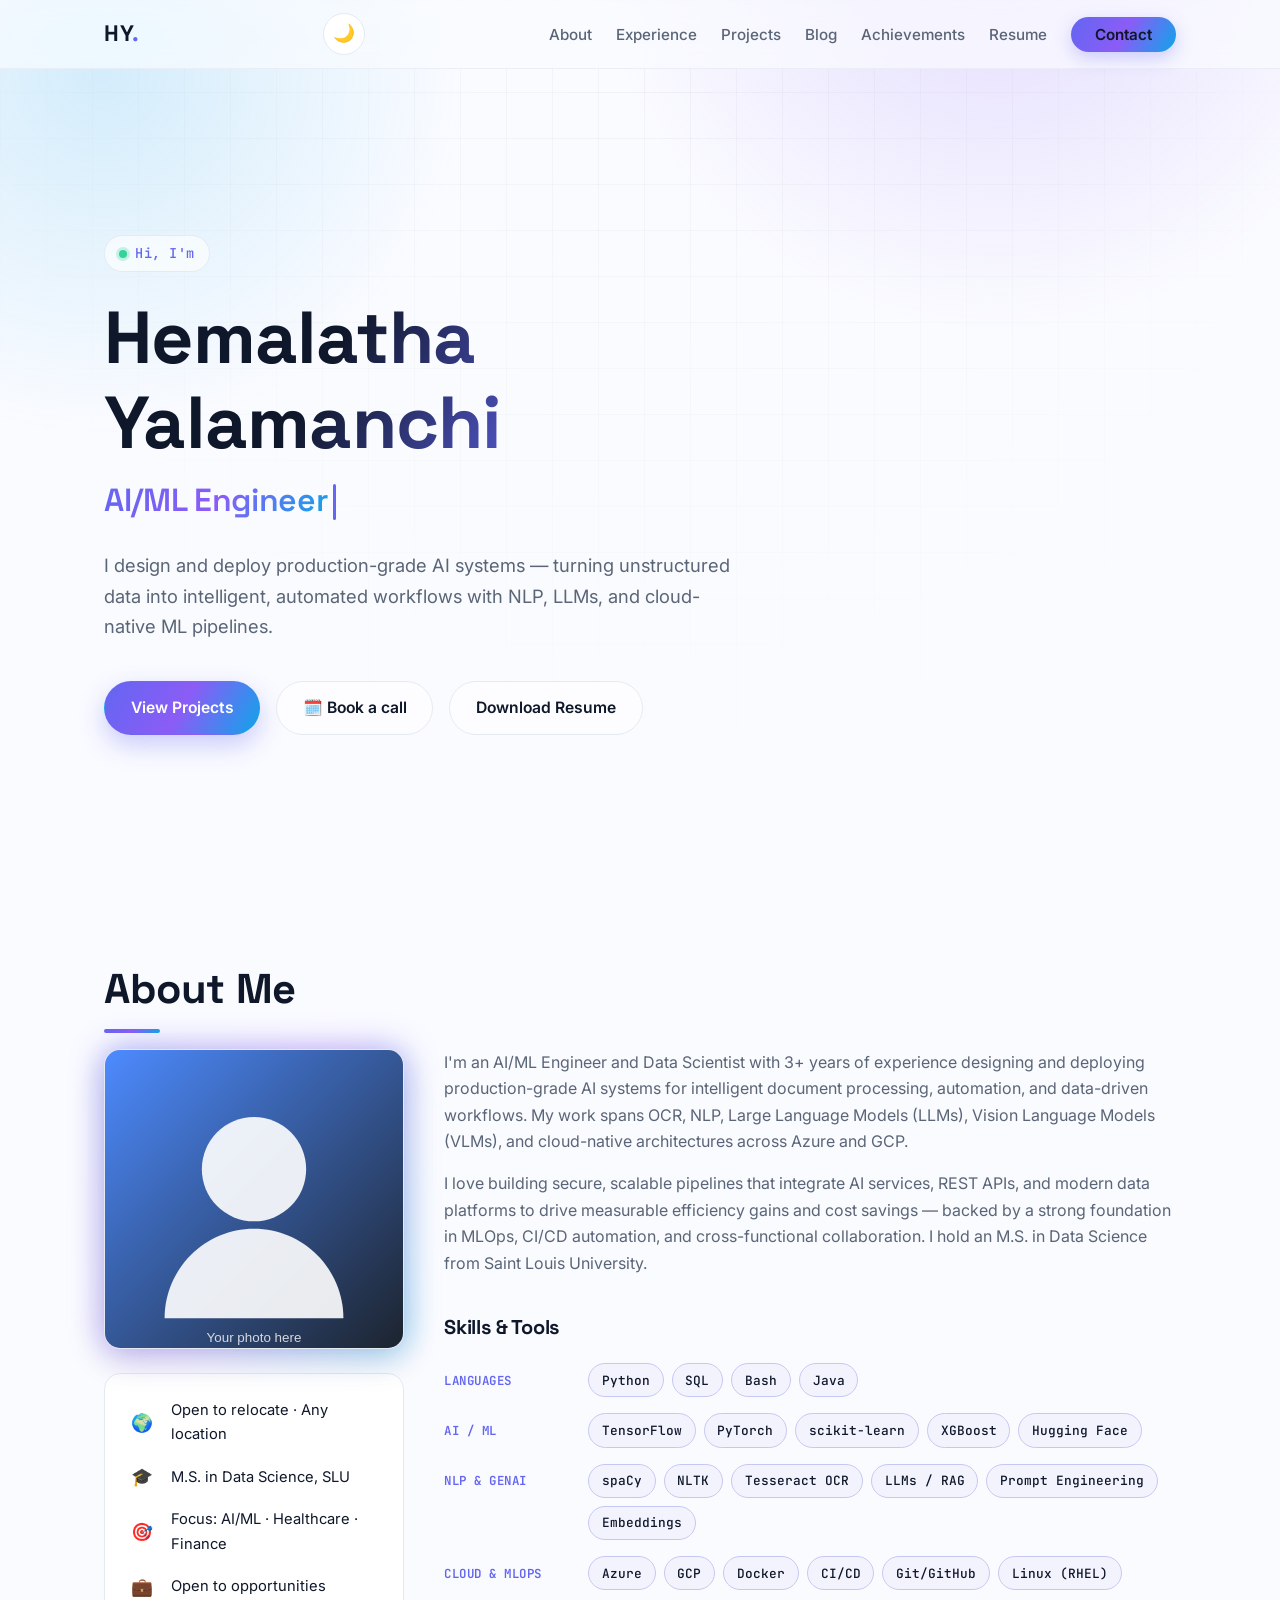
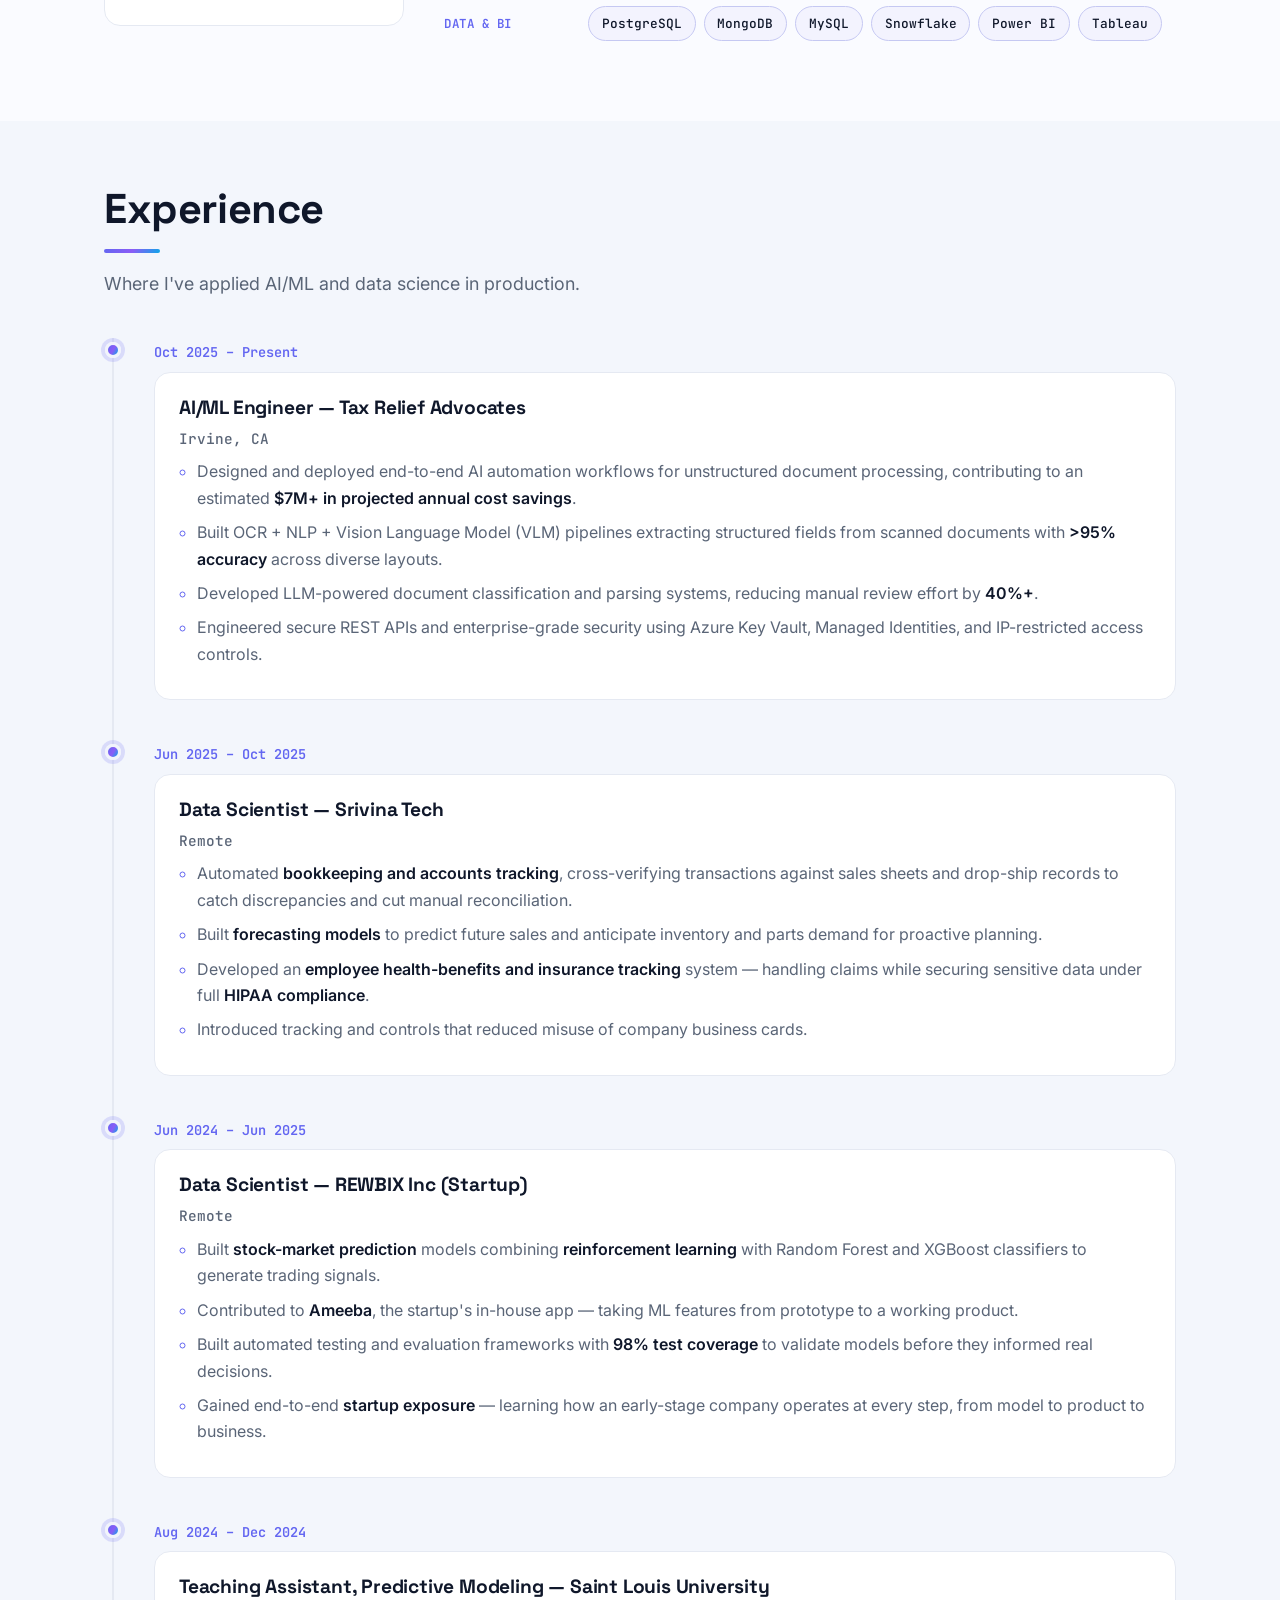
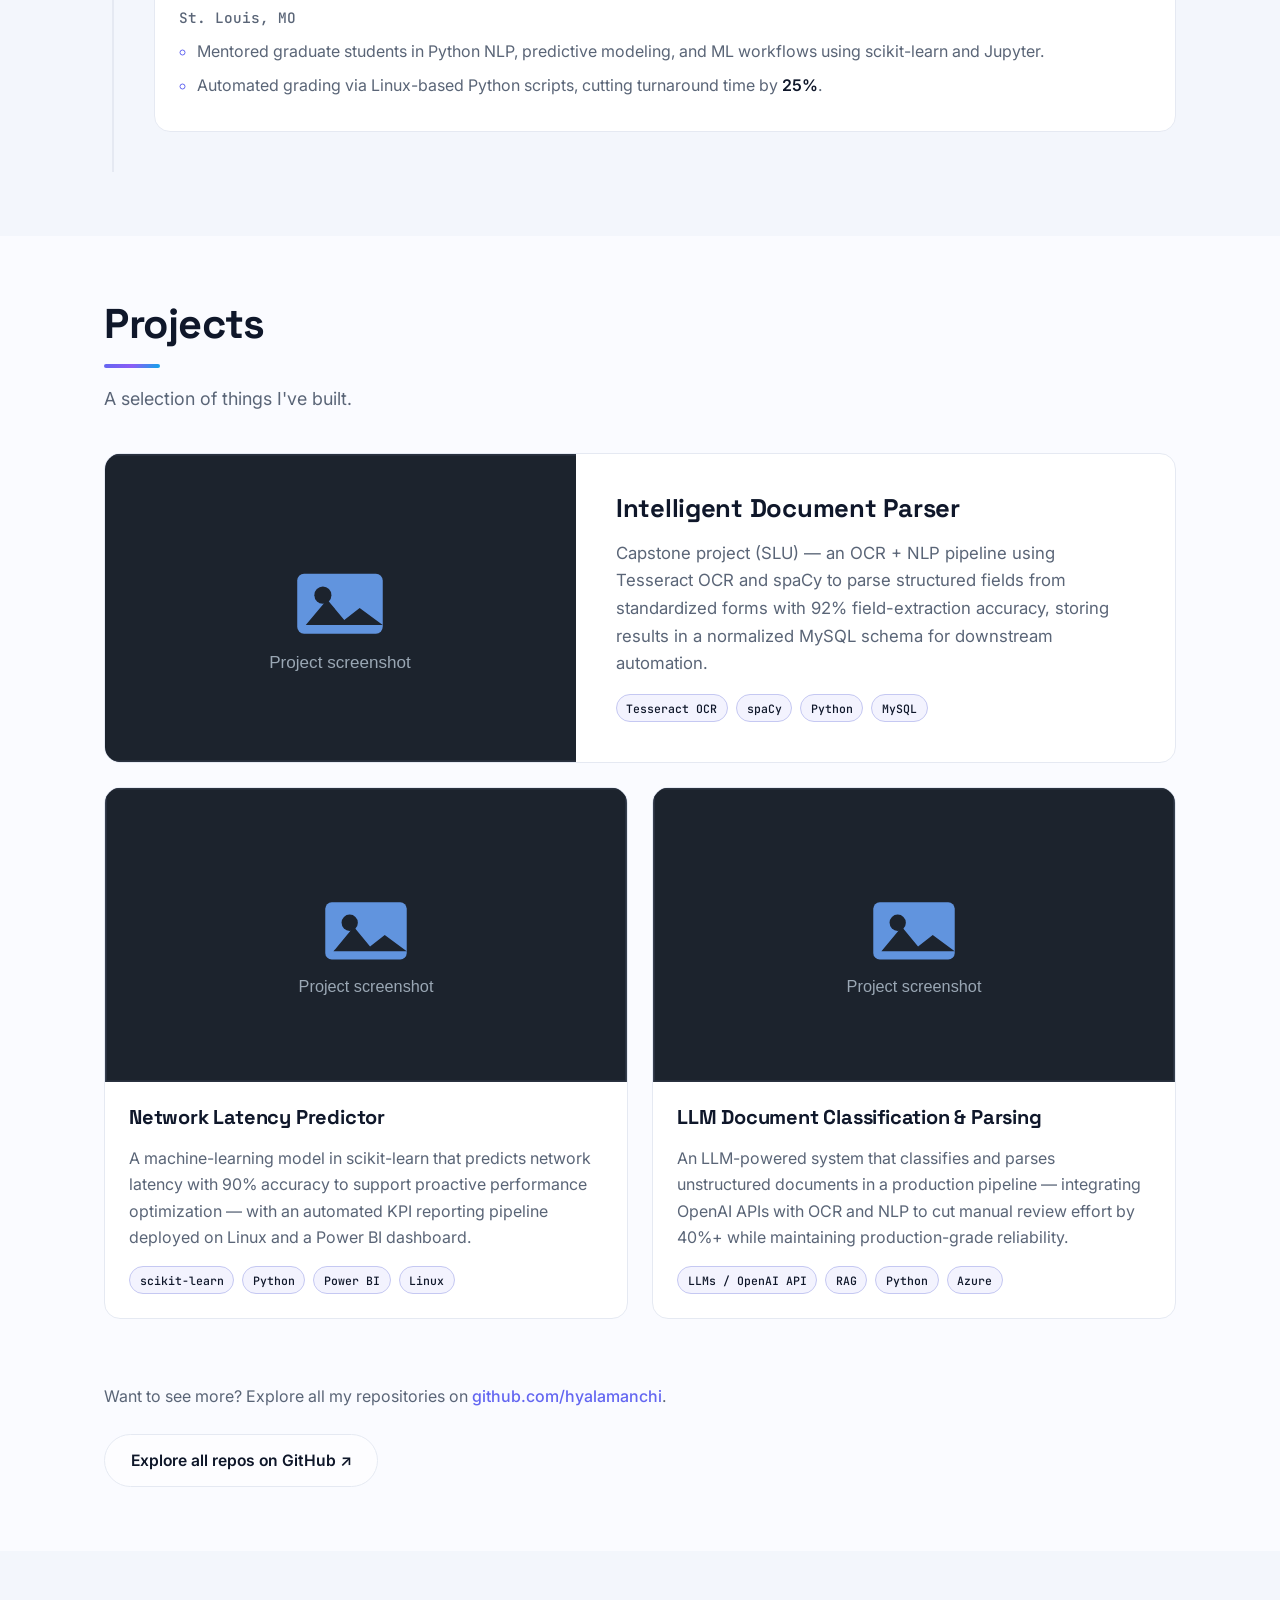
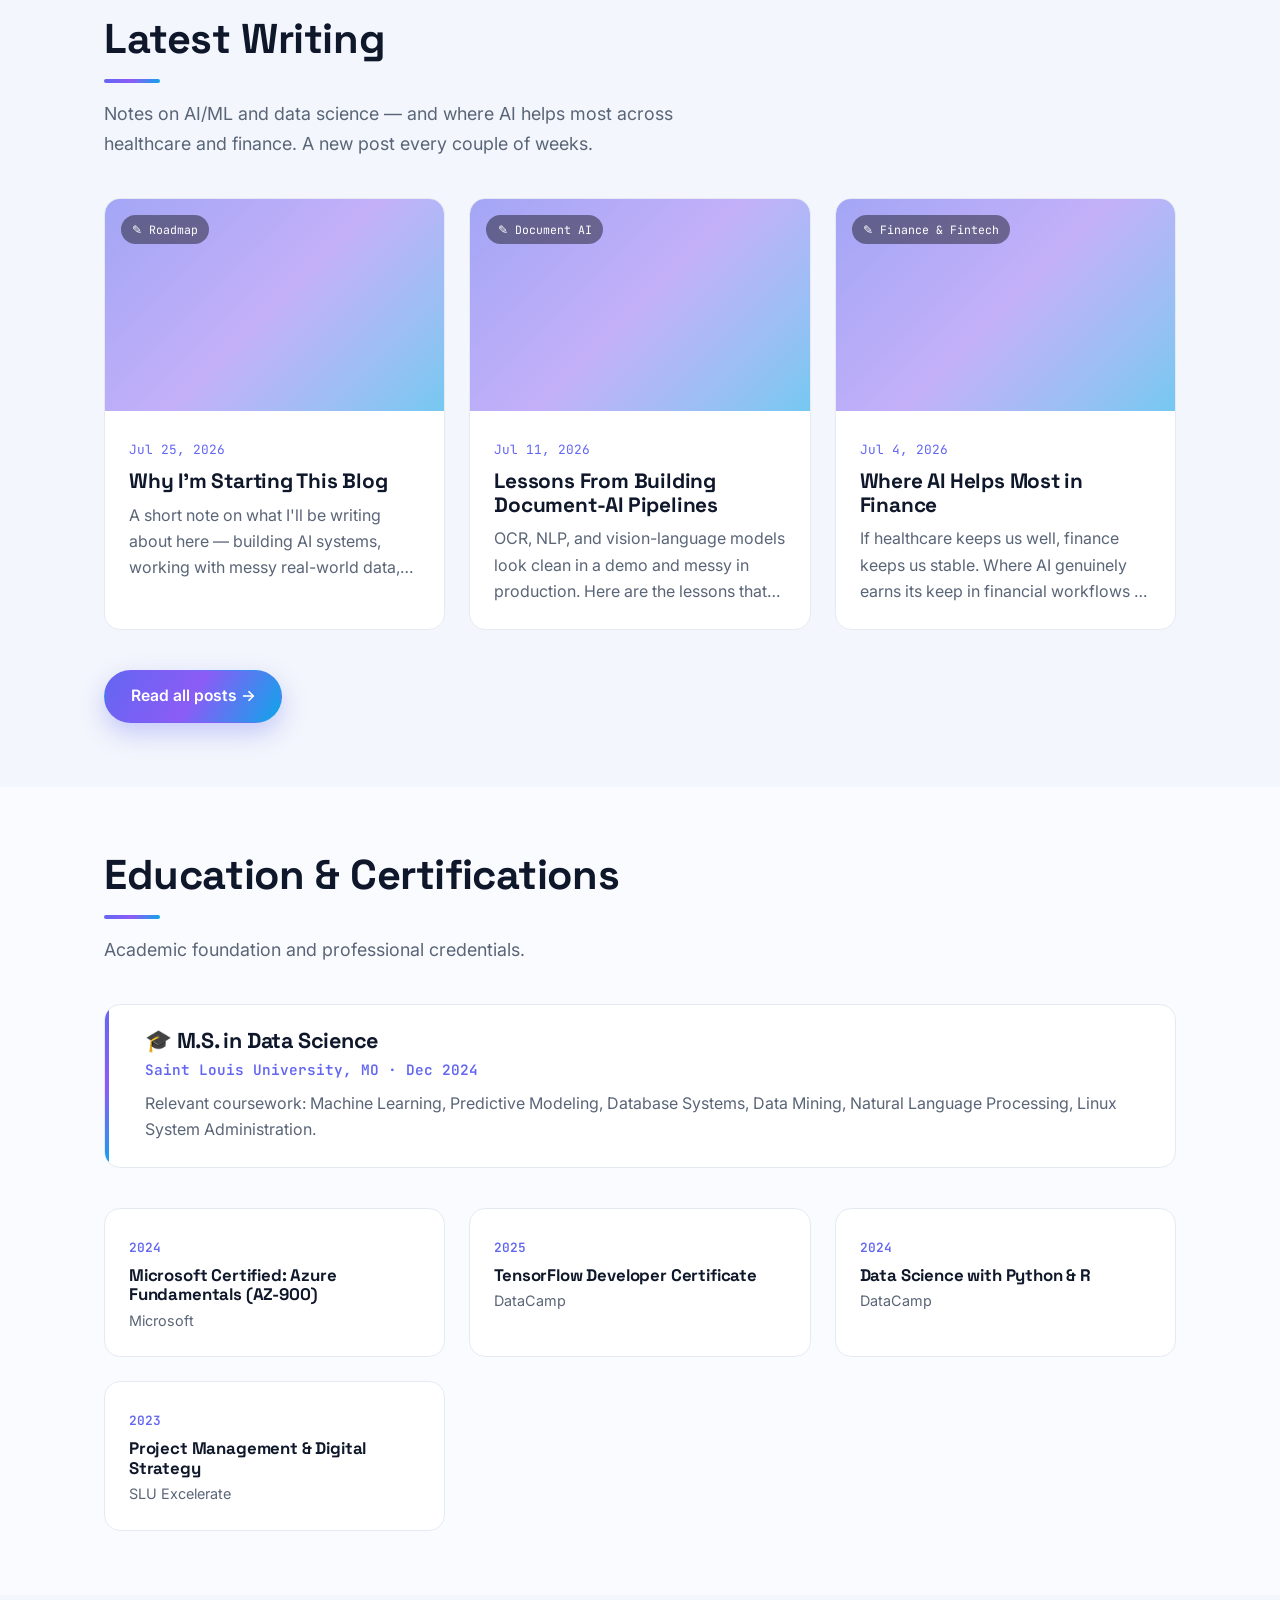
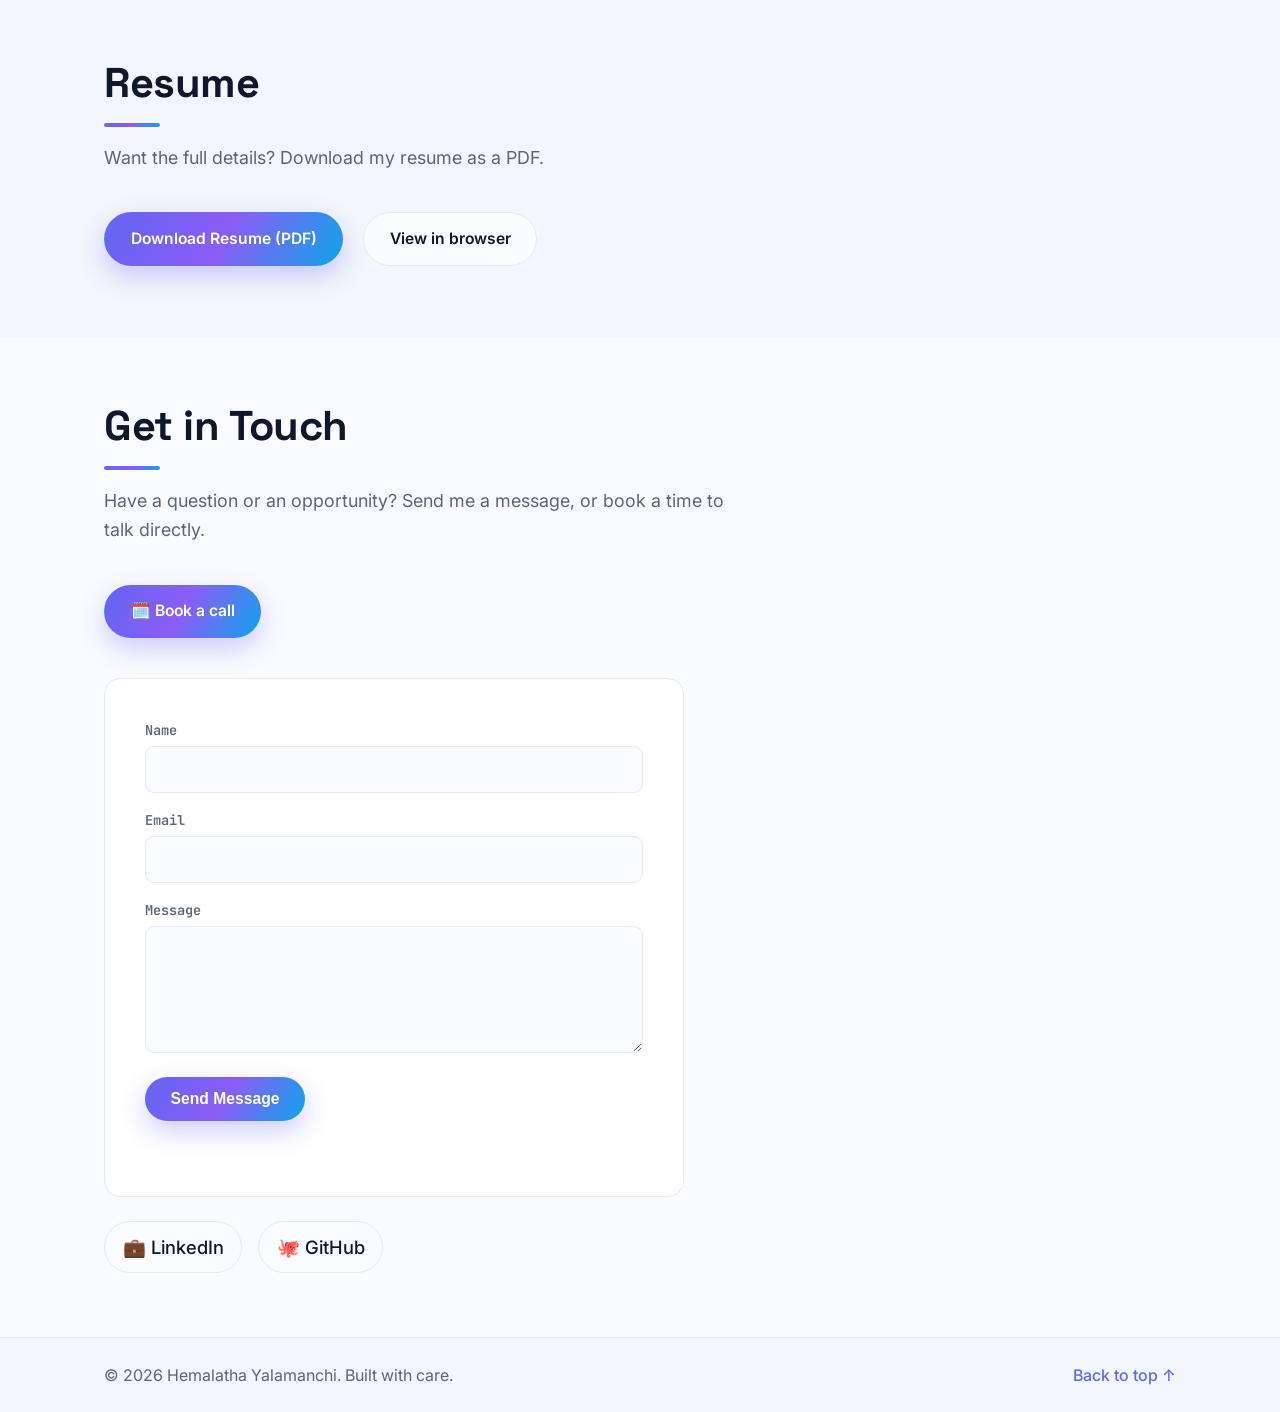
==== commit aa22c7d7: "Bento project grid + 'open to any location' in about card - Featured wide project card with two supp" ====
--- a/index.html
+++ b/index.html
@@ -84,10 +84,10 @@
             <img src="assets/profile.svg" alt="Portrait of Hemalatha Yalamanchi" class="about__photo" />
           </div>
           <ul class="about__facts">
-            <li><span>📍</span> Remote-friendly · U.S.</li>
+            <li><span>🌍</span> Open to relocate · Any location</li>
             <li><span>🎓</span> M.S. in Data Science, SLU</li>
-            <li><span>🎯</span> AI/ML · Healthcare · Finance</li>
-            <li><span>✅</span> Open to opportunities</li>
+            <li><span>🎯</span> Focus: AI/ML · Healthcare · Finance</li>
+            <li><span>💼</span> Open to opportunities</li>
           </ul>
         </div>
         <div class="about__text">
@@ -235,9 +235,9 @@
         <h2 class="section__title reveal">Projects</h2>
         <p class="section__lead reveal">A selection of things I've built.</p>
 
-        <div class="grid grid--cards" id="featured-grid">
-          <!-- ==== PROJECT CARD (copy this whole <article> block for each project) ==== -->
-          <article class="card reveal">
+        <div class="projects-bento" id="featured-grid">
+          <!-- ==== FEATURED PROJECT (wide card) ==== -->
+          <article class="card card--wide reveal">
             <div class="card__media">
               <!-- EDIT: project screenshot -->
               <img src="assets/projects/placeholder.svg" alt="Intelligent Document Parser project" loading="lazy" />
--- a/css/styles.css
+++ b/css/styles.css
@@ -577,6 +577,38 @@
 .card__title a:hover { color: var(--accent); text-decoration: none; }
 .card__desc { margin: 0; color: var(--text-muted); flex: 1; }
 .card__links { display: flex; gap: var(--space-4); }
+
+/* Bento project grid */
+.projects-bento {
+  display: grid;
+  grid-template-columns: repeat(2, 1fr);
+  gap: var(--space-4);
+}
+.projects-bento .card--wide {
+  grid-column: 1 / -1;
+  flex-direction: row;
+}
+.projects-bento .card--wide .card__media {
+  flex: 0 0 44%;
+  aspect-ratio: auto;
+  min-height: 260px;
+}
+.projects-bento .card--wide .card__body {
+  justify-content: center;
+  padding: var(--space-5);
+}
+.projects-bento .card--wide .card__title { font-size: 1.6rem; }
+.projects-bento .card--wide .card__desc { font-size: 1.05rem; }
+
+@media (max-width: 720px) {
+  .projects-bento { grid-template-columns: 1fr; }
+  .projects-bento .card--wide { flex-direction: column; }
+  .projects-bento .card--wide .card__media {
+    flex: none;
+    aspect-ratio: 16 / 9;
+    min-height: 0;
+  }
+}
 
 /* Live GitHub feed */
 .gh { margin-top: var(--space-6); }
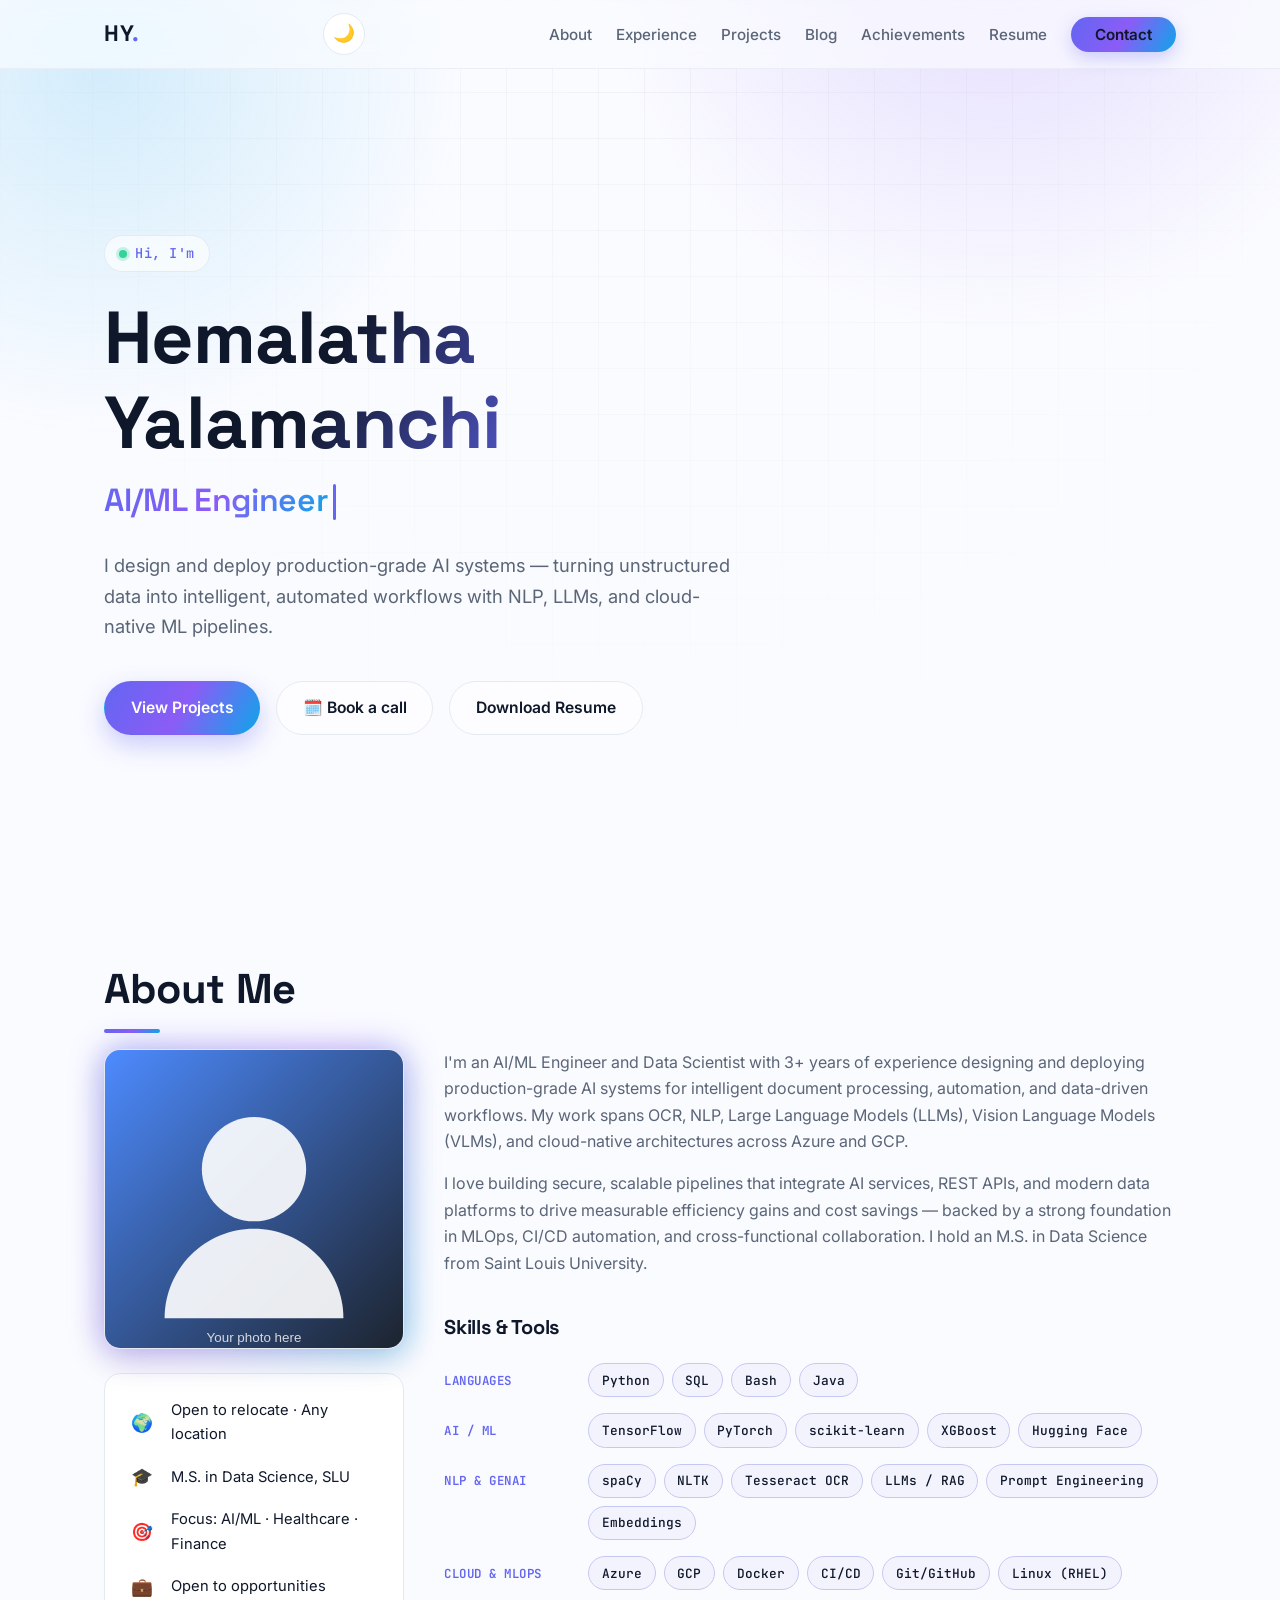
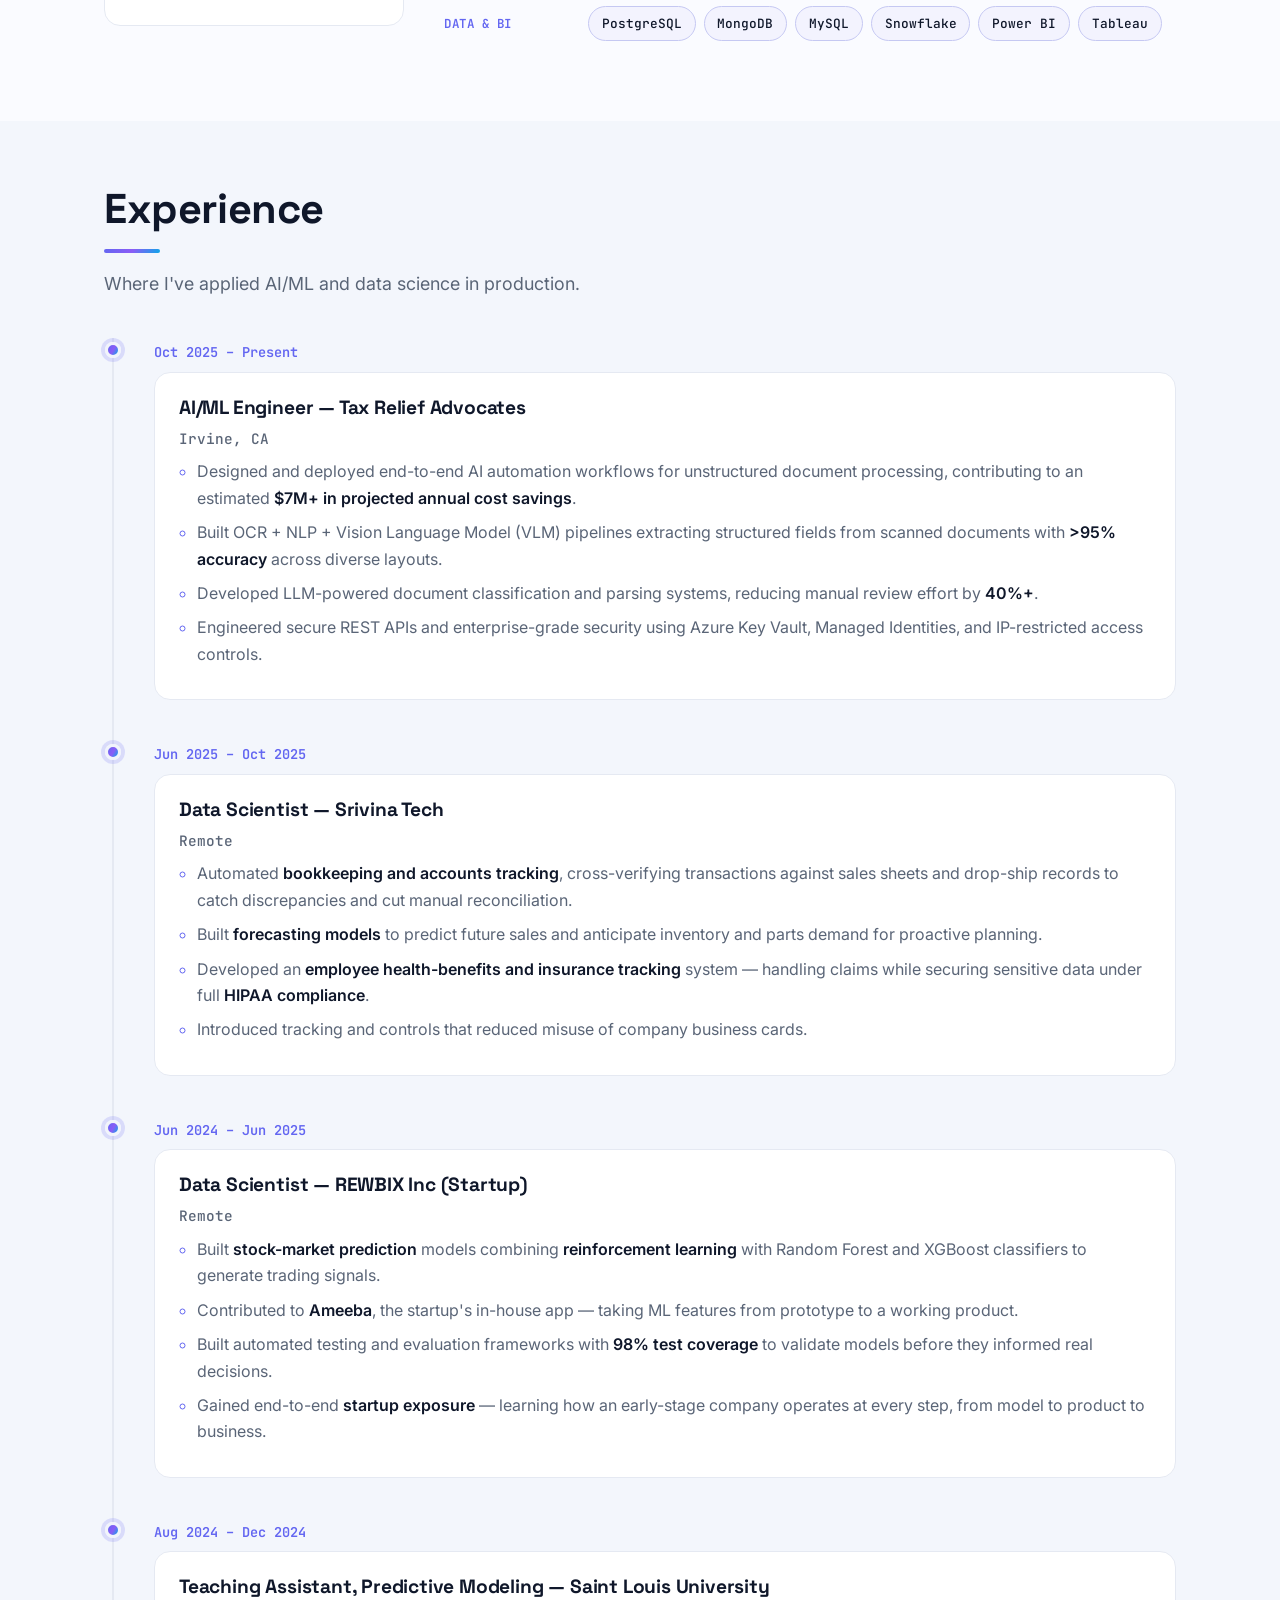
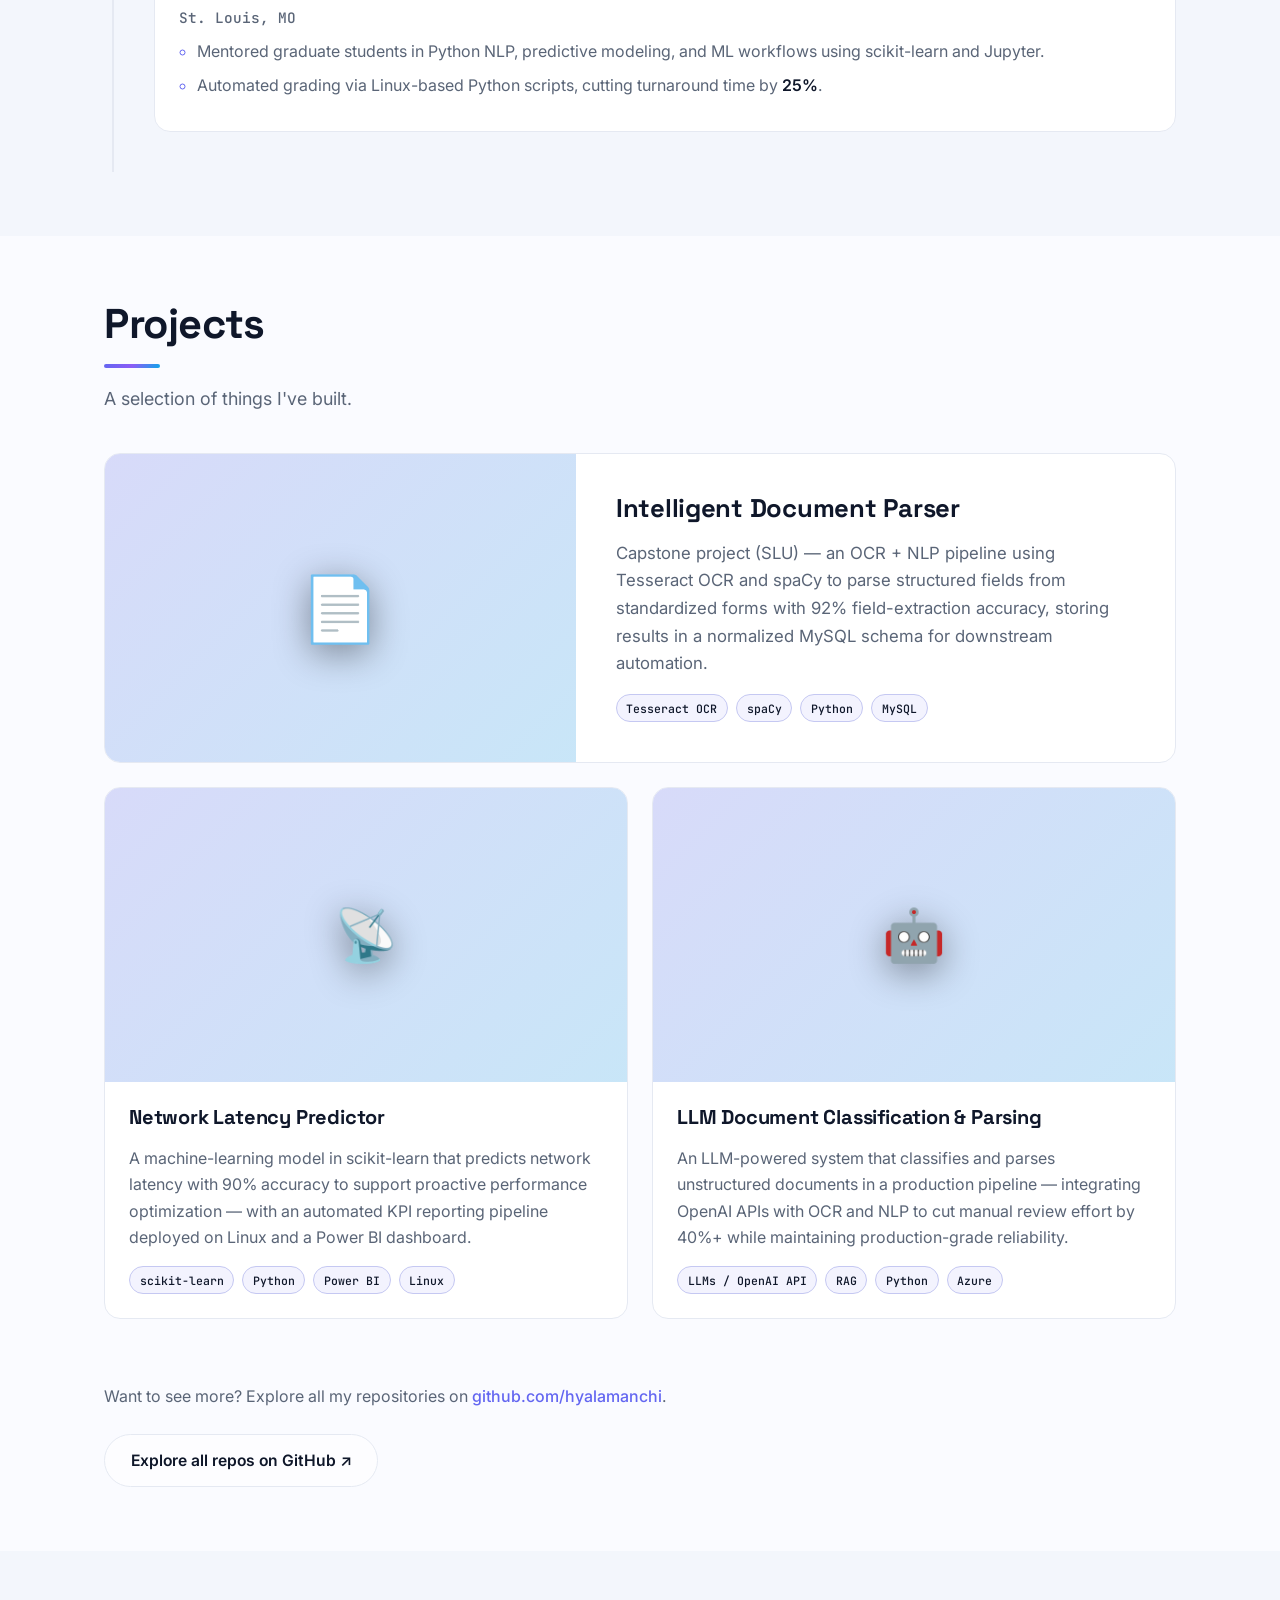
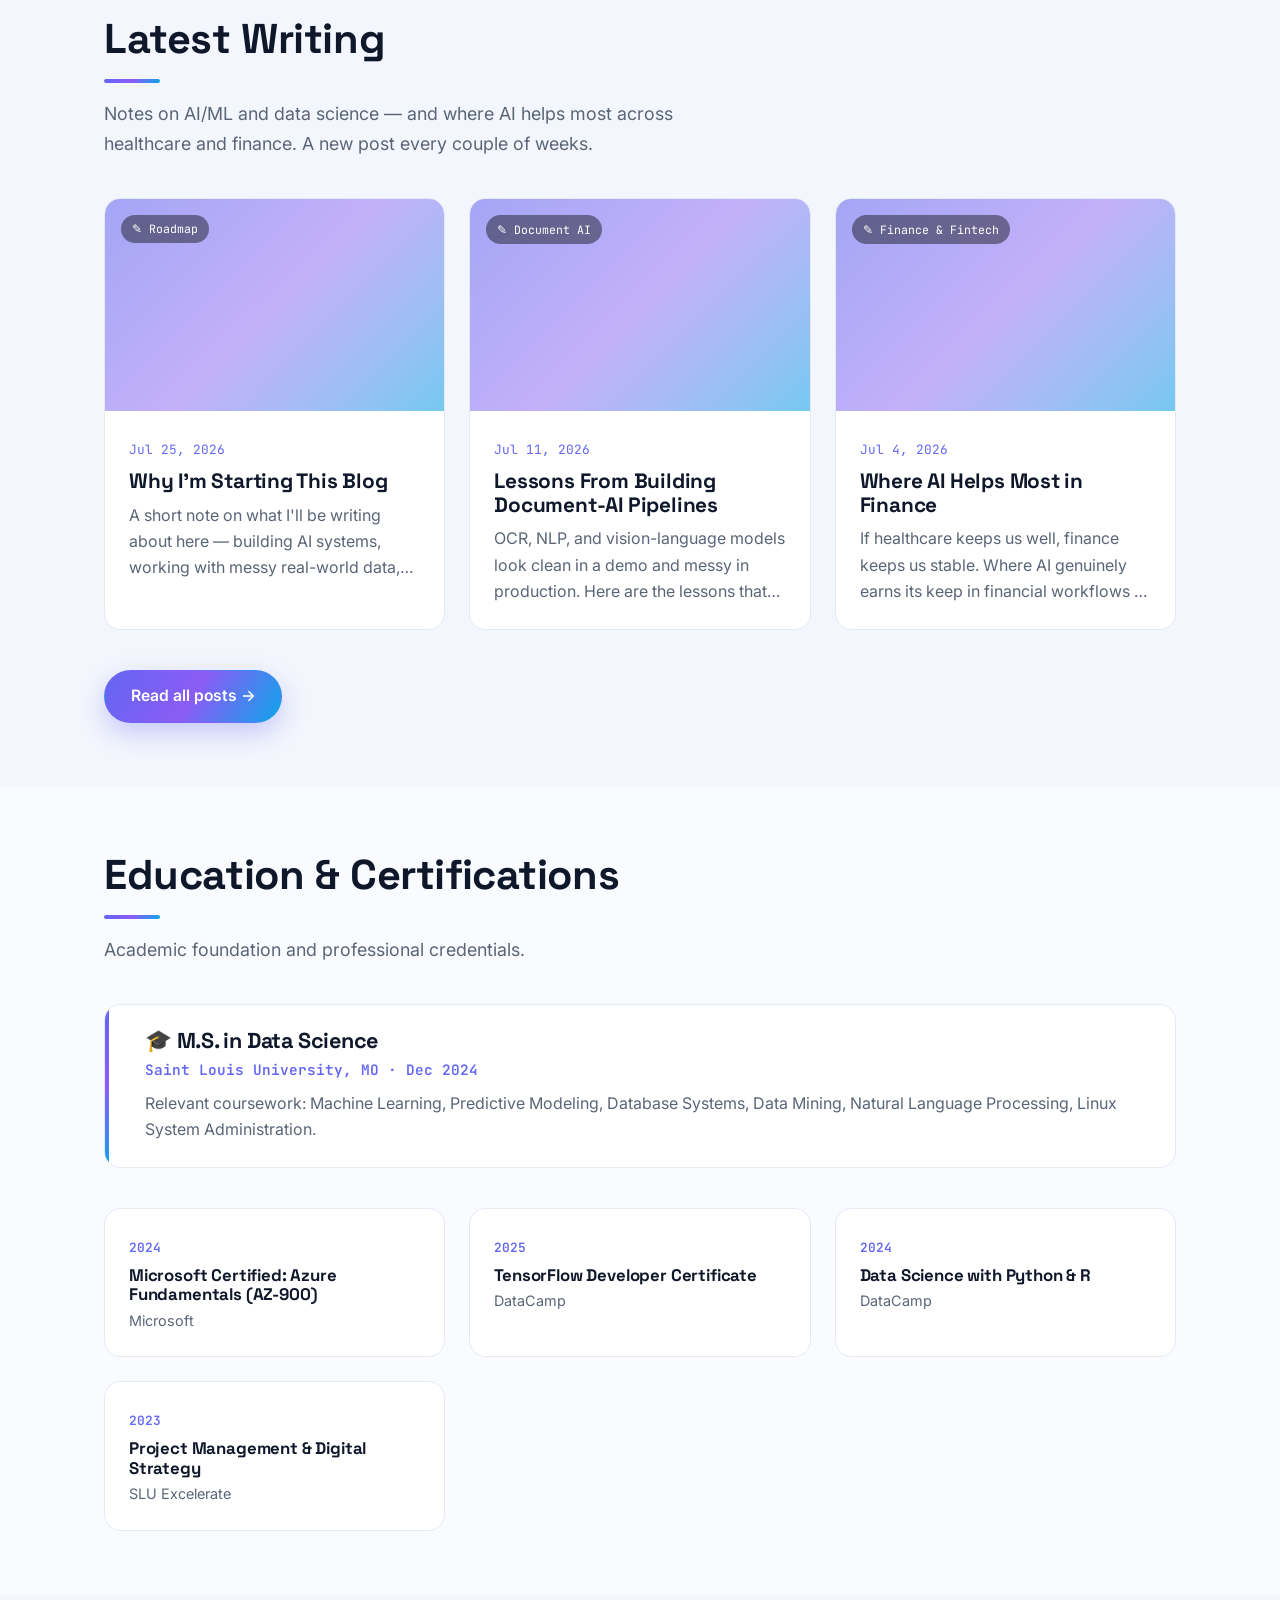
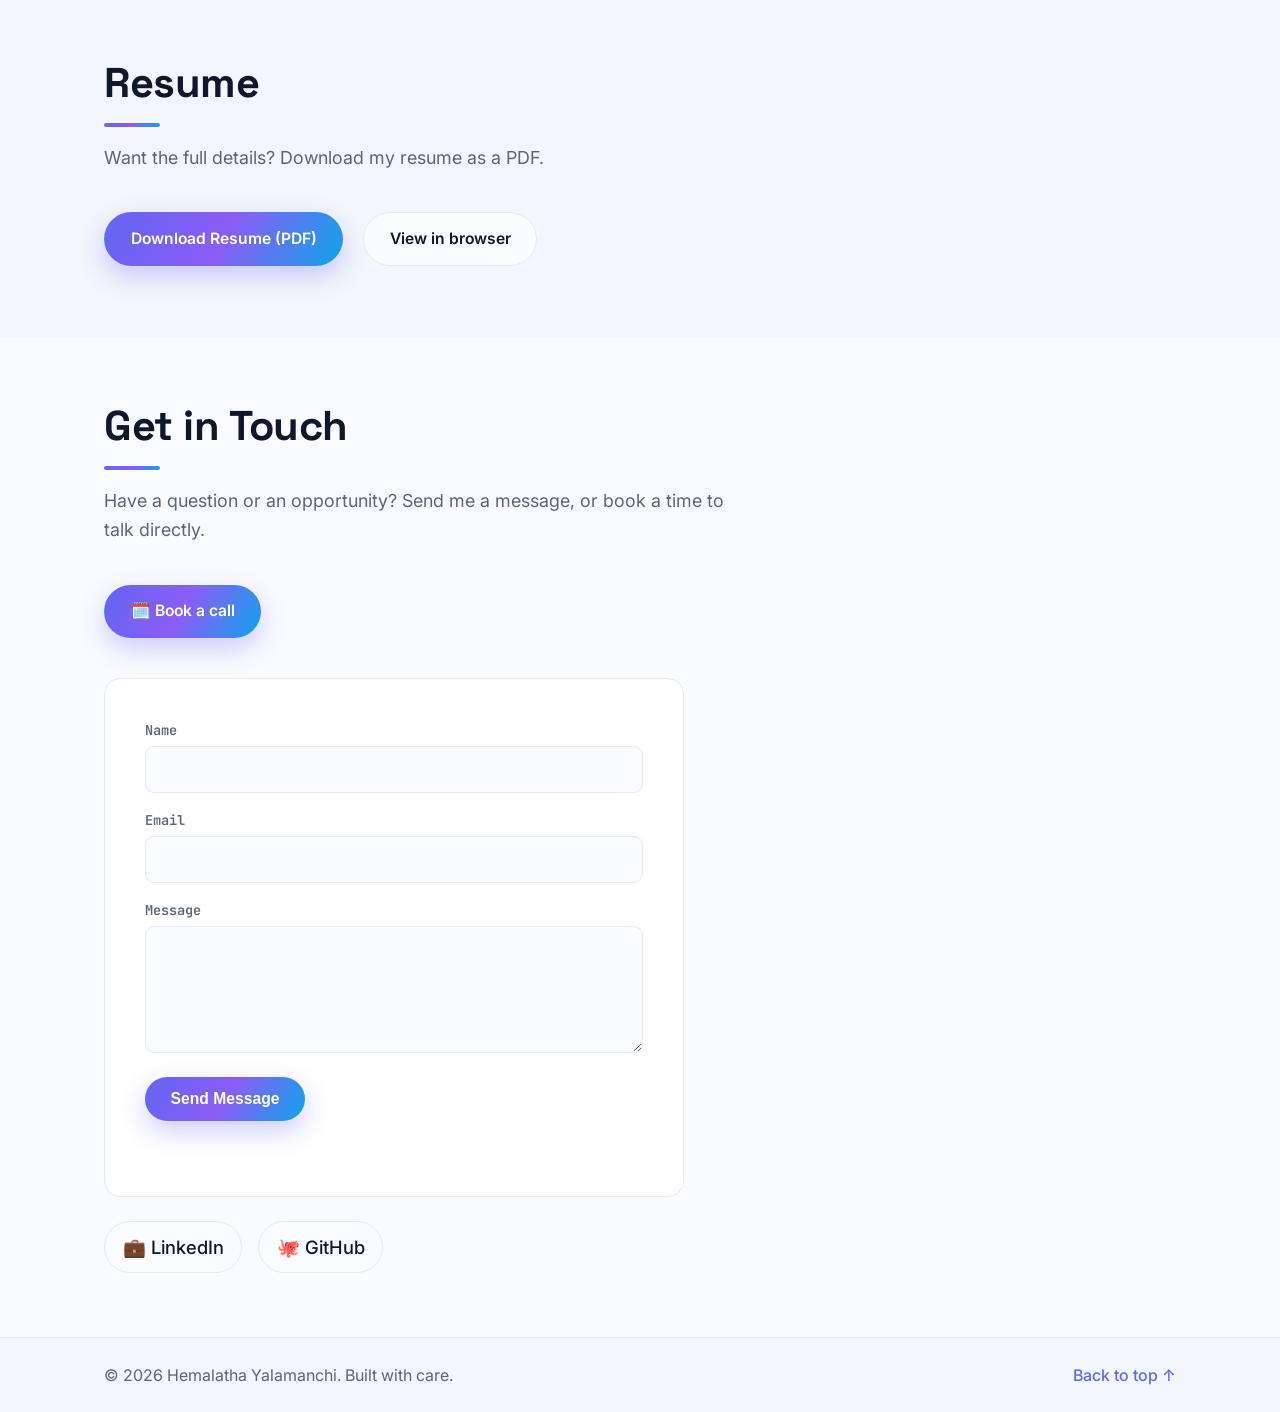
==== commit 100ea172: "Replace project screenshot placeholders with clean gradient + icon panels" ====
--- a/index.html
+++ b/index.html
@@ -238,10 +238,9 @@
         <div class="projects-bento" id="featured-grid">
           <!-- ==== FEATURED PROJECT (wide card) ==== -->
           <article class="card card--wide reveal">
-            <div class="card__media">
-              <!-- EDIT: project screenshot -->
-              <img src="assets/projects/placeholder.svg" alt="Intelligent Document Parser project" loading="lazy" />
-            </div>
+            <!-- To use a real screenshot instead of the icon: replace the div below with
+                 <div class="card__media"><img src="assets/projects/your-image.jpg" alt="..."></div> -->
+            <div class="card__media card__media--art"><span class="card__glyph" aria-hidden="true">📄</span></div>
             <div class="card__body">
               <h3 class="card__title">Intelligent Document Parser</h3>
               <p class="card__desc">
@@ -260,9 +259,7 @@
           <!-- ==== /PROJECT CARD ==== -->
 
           <article class="card reveal">
-            <div class="card__media">
-              <img src="assets/projects/placeholder.svg" alt="Network Latency Predictor project" loading="lazy" />
-            </div>
+            <div class="card__media card__media--art"><span class="card__glyph" aria-hidden="true">📡</span></div>
             <div class="card__body">
               <h3 class="card__title">Network Latency Predictor</h3>
               <p class="card__desc">
@@ -280,9 +277,7 @@
           </article>
 
           <article class="card reveal">
-            <div class="card__media">
-              <img src="assets/projects/placeholder.svg" alt="LLM Document Classification and Parsing project" loading="lazy" />
-            </div>
+            <div class="card__media card__media--art"><span class="card__glyph" aria-hidden="true">🤖</span></div>
             <div class="card__body">
               <h3 class="card__title">LLM Document Classification &amp; Parsing</h3>
               <p class="card__desc">
--- a/css/styles.css
+++ b/css/styles.css
@@ -571,6 +571,13 @@
   overflow: hidden;
 }
 .card__media img { width: 100%; height: 100%; object-fit: cover; }
+.card__media--art { display: flex; align-items: center; justify-content: center; }
+.card__glyph {
+  font-size: 3.2rem;
+  line-height: 1;
+  filter: drop-shadow(0 8px 18px rgba(0, 0, 0, 0.4));
+}
+.card--wide .card__glyph { font-size: 4rem; }
 .card__body { padding: var(--space-4); display: flex; flex-direction: column; gap: var(--space-3); flex: 1; }
 .card__title { margin: 0; font-size: 1.25rem; }
 .card__title a { color: var(--text); transition: color var(--transition); }
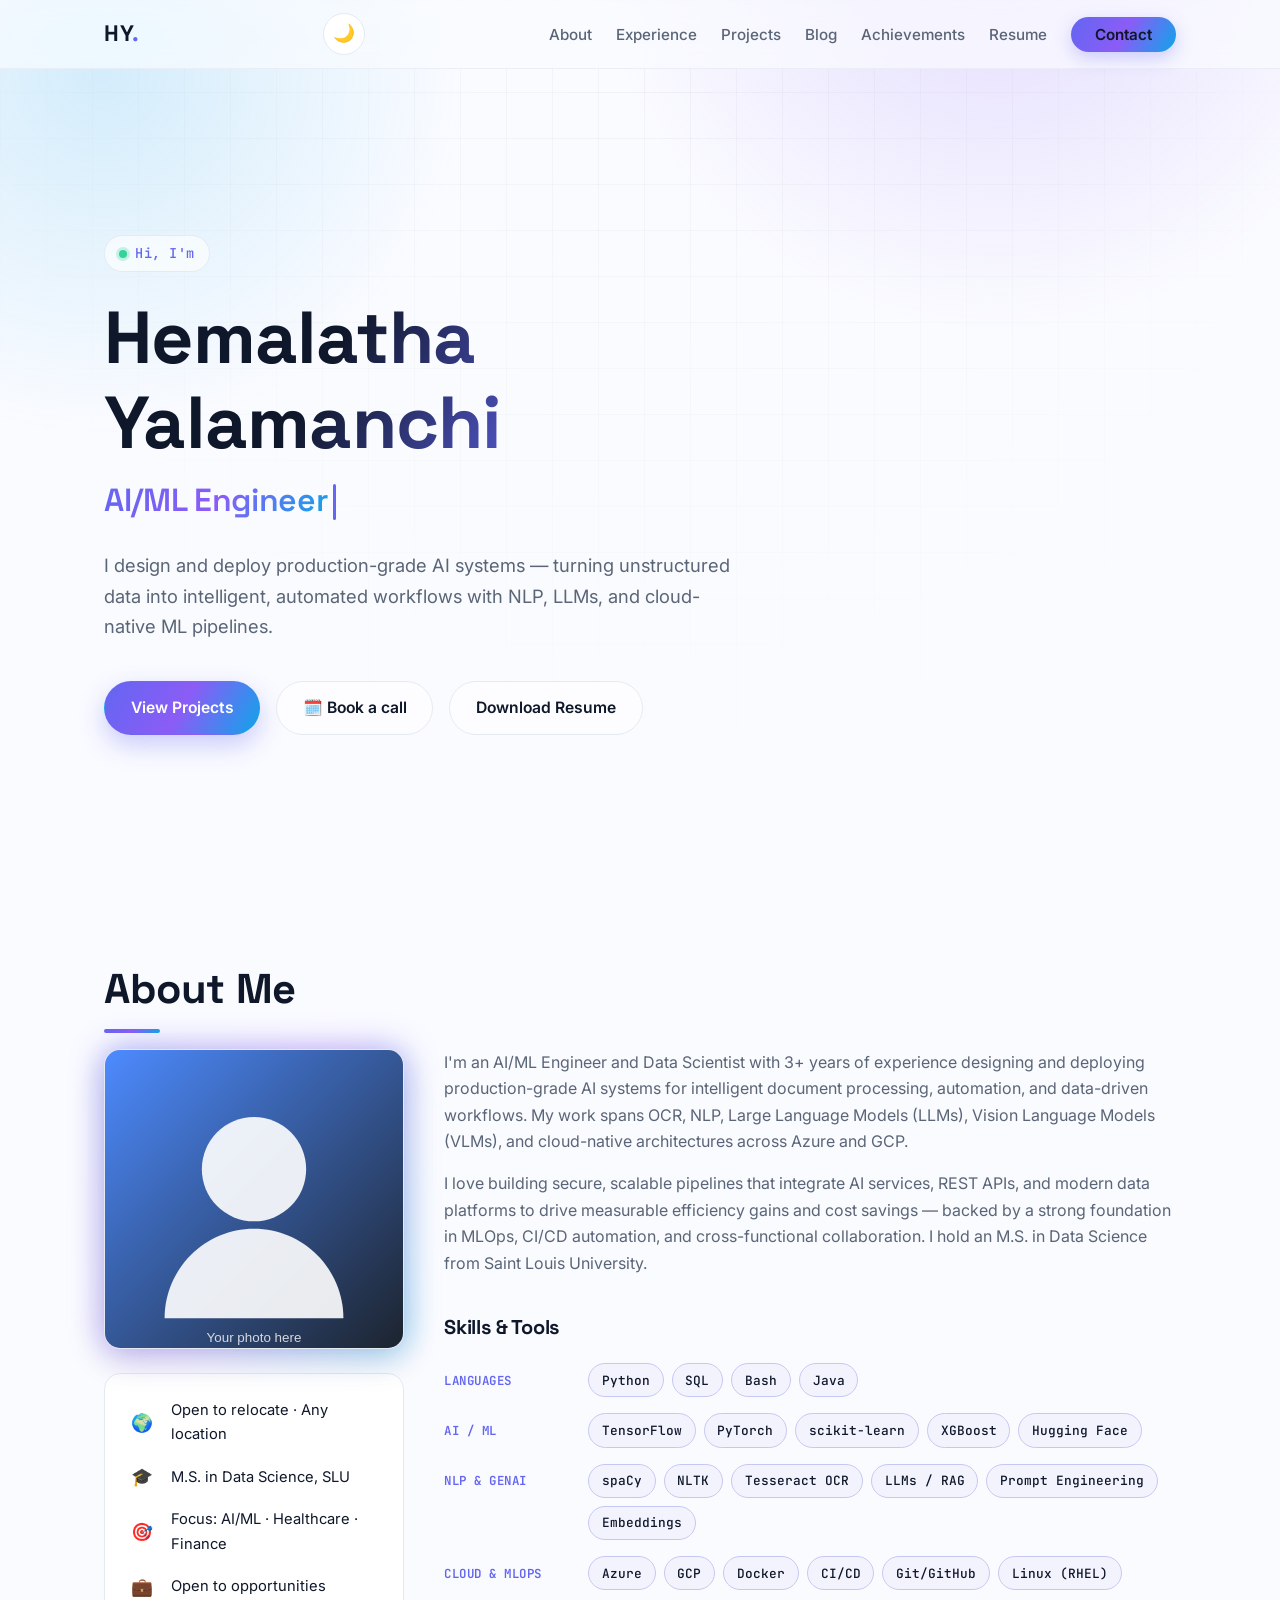
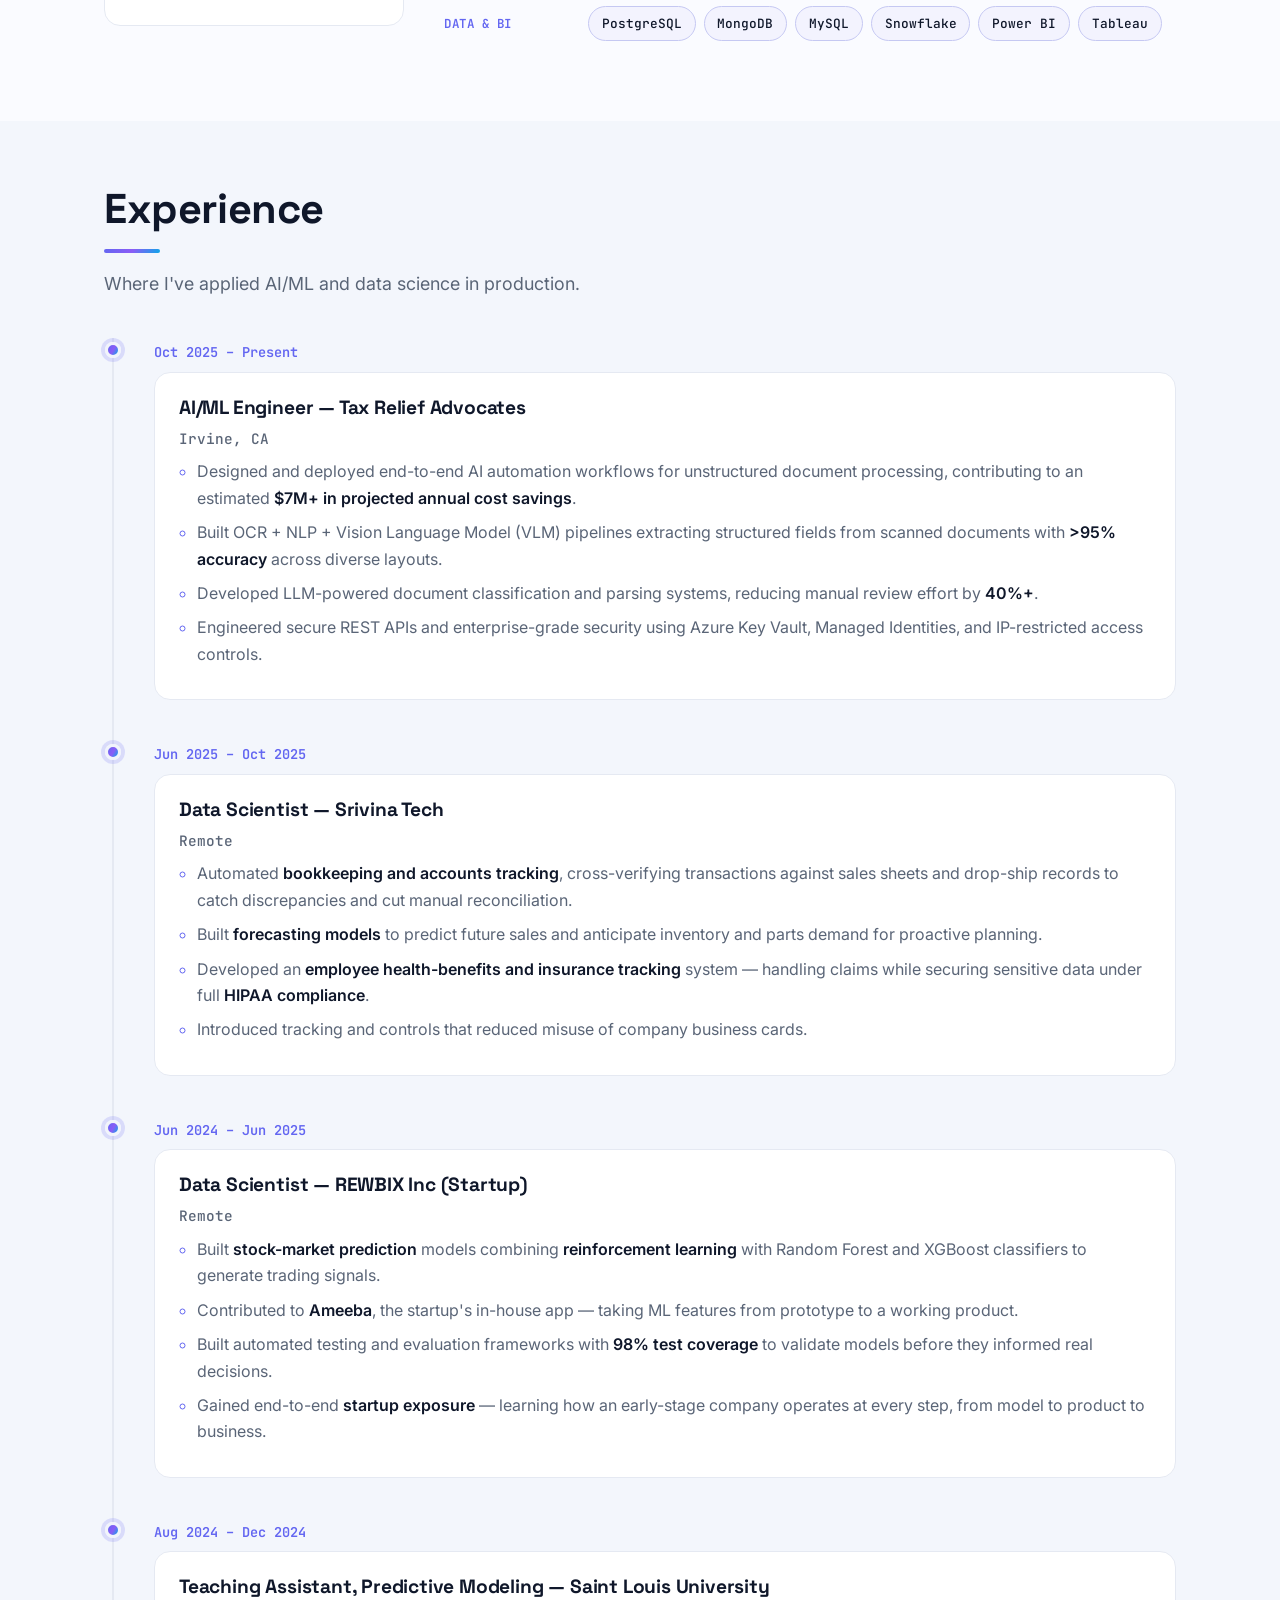
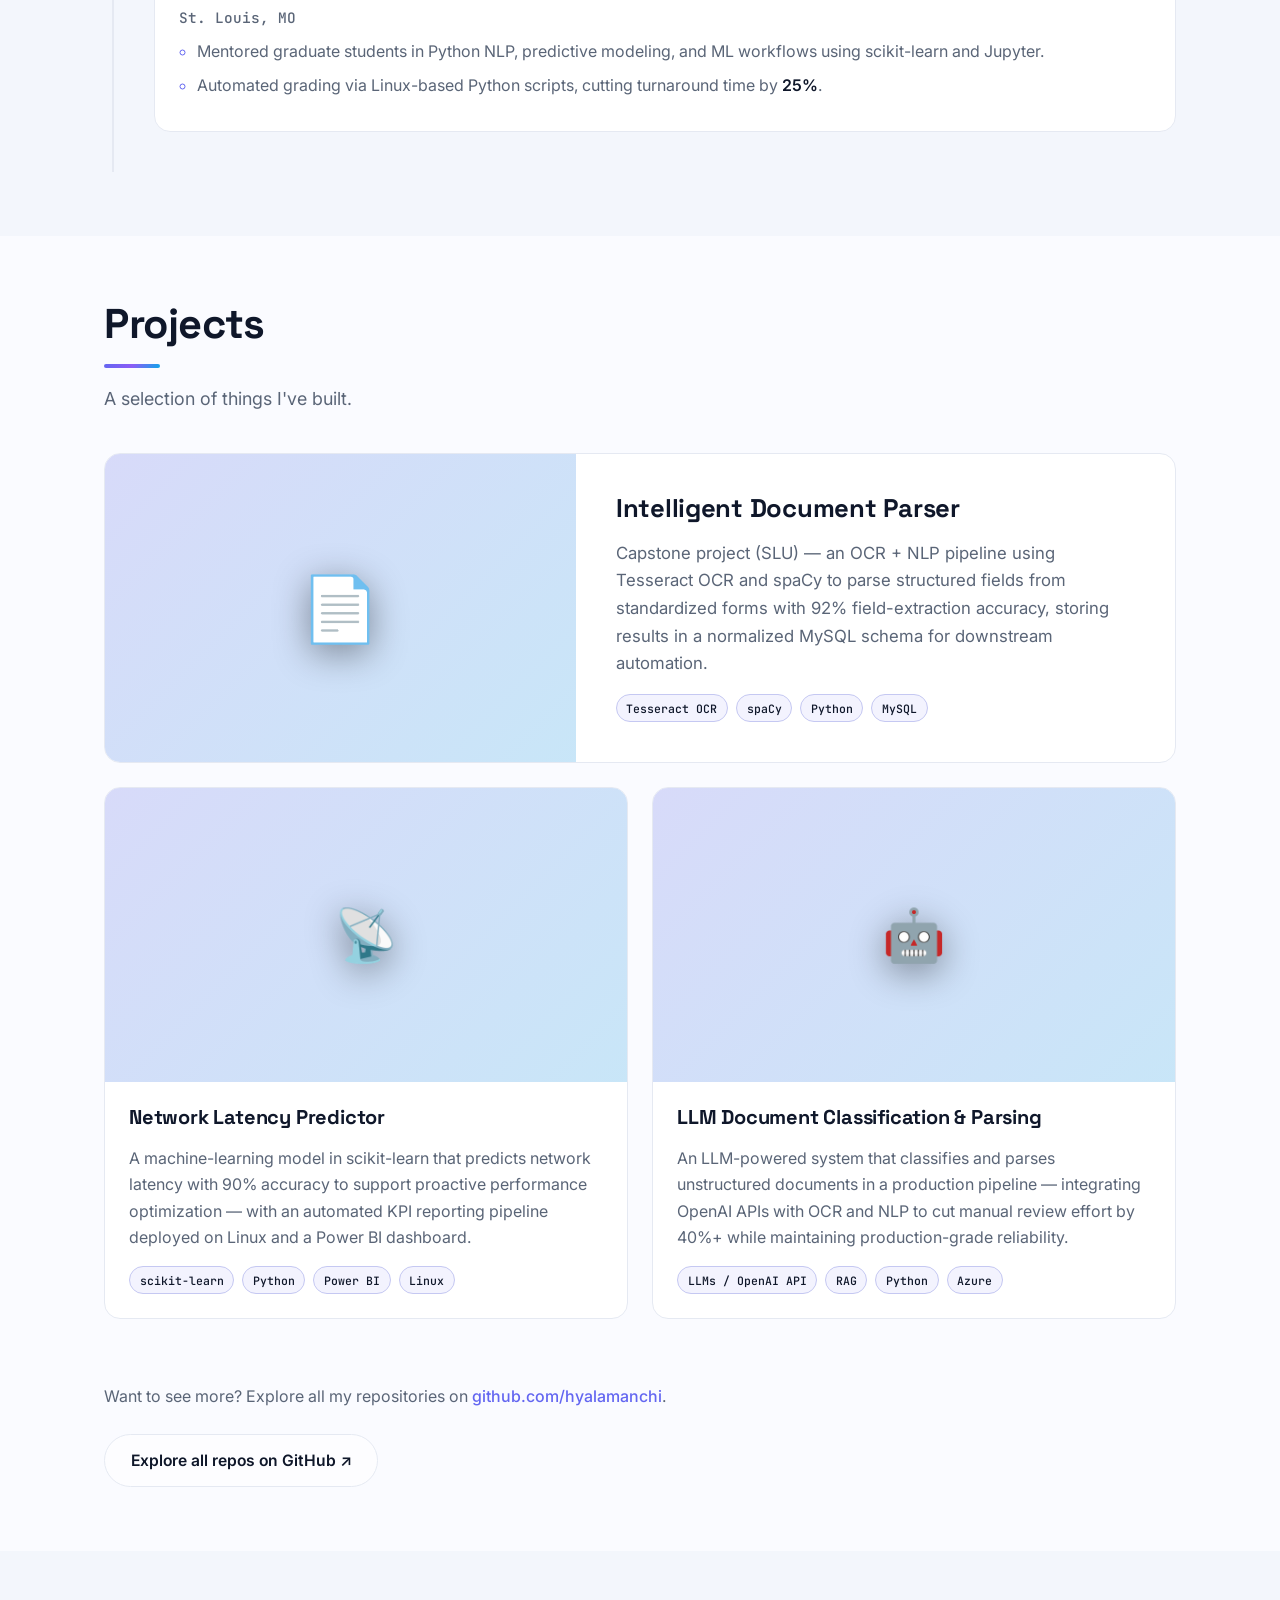
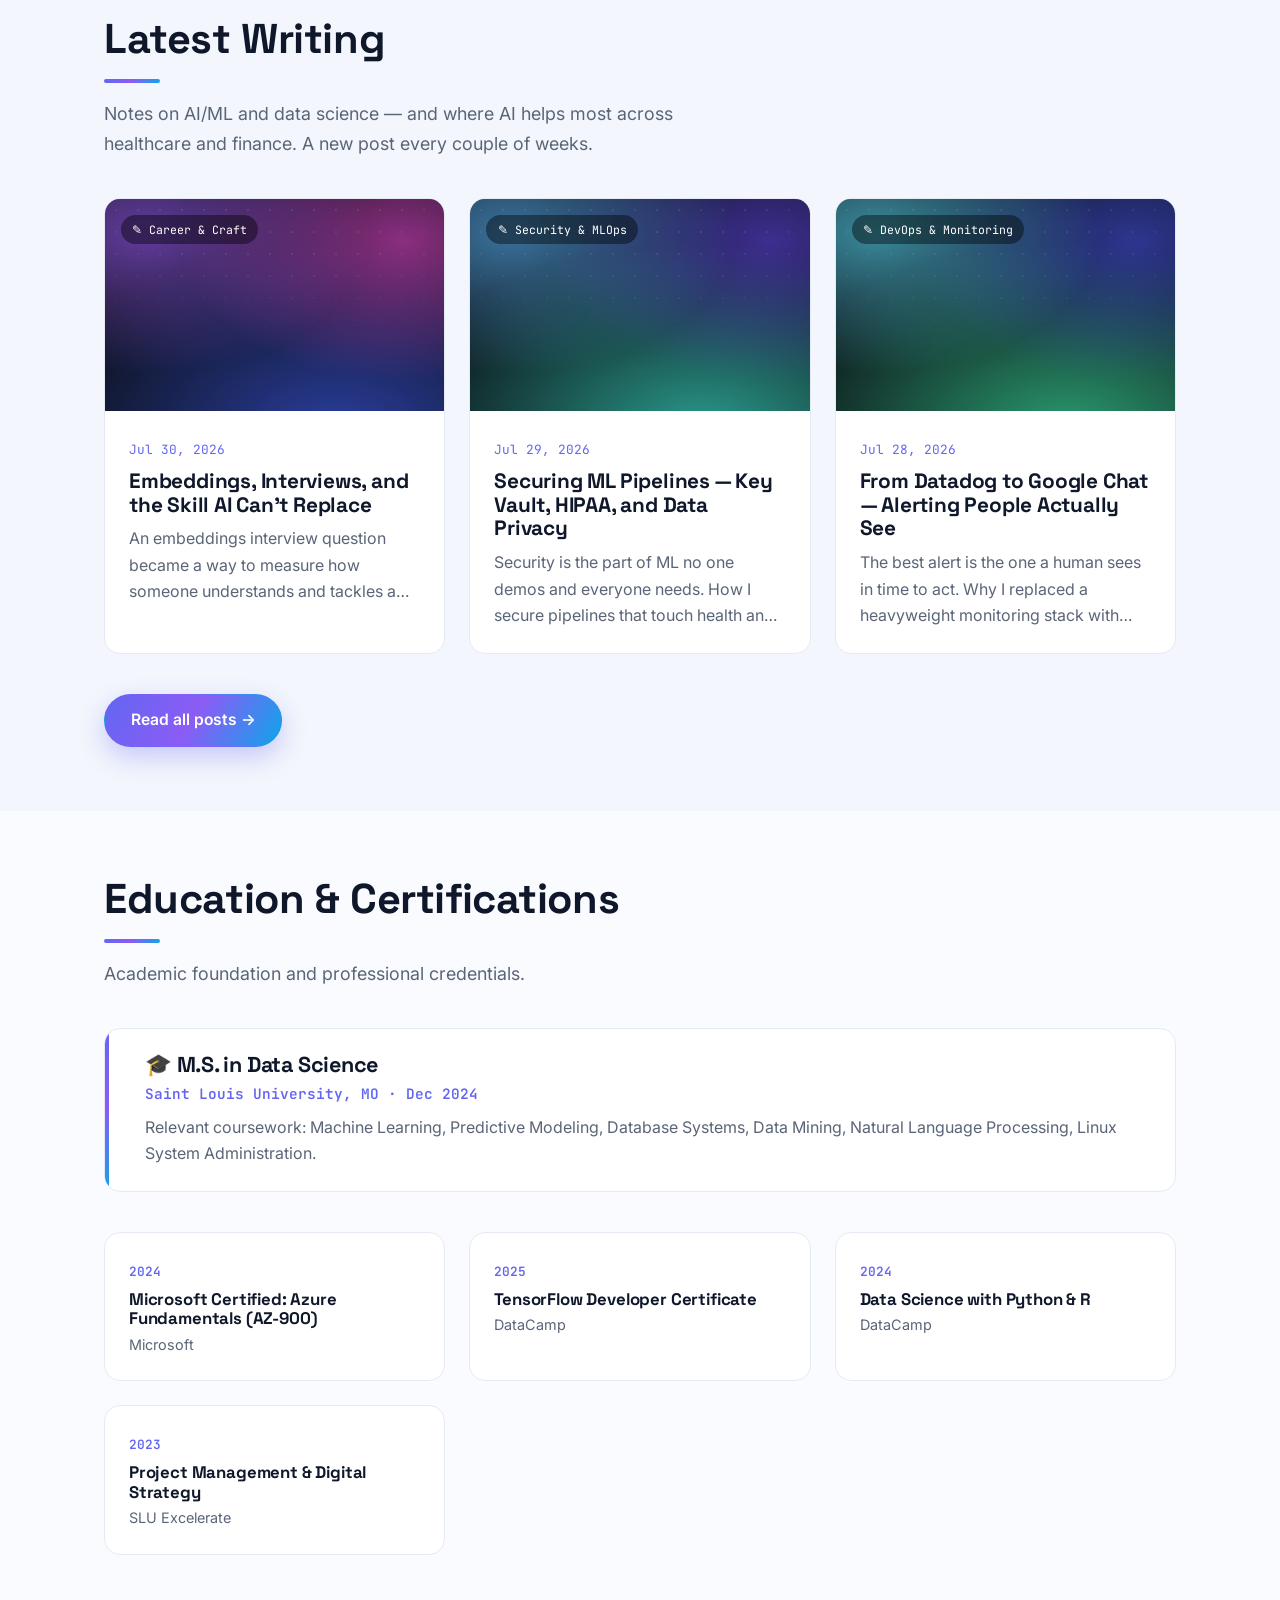
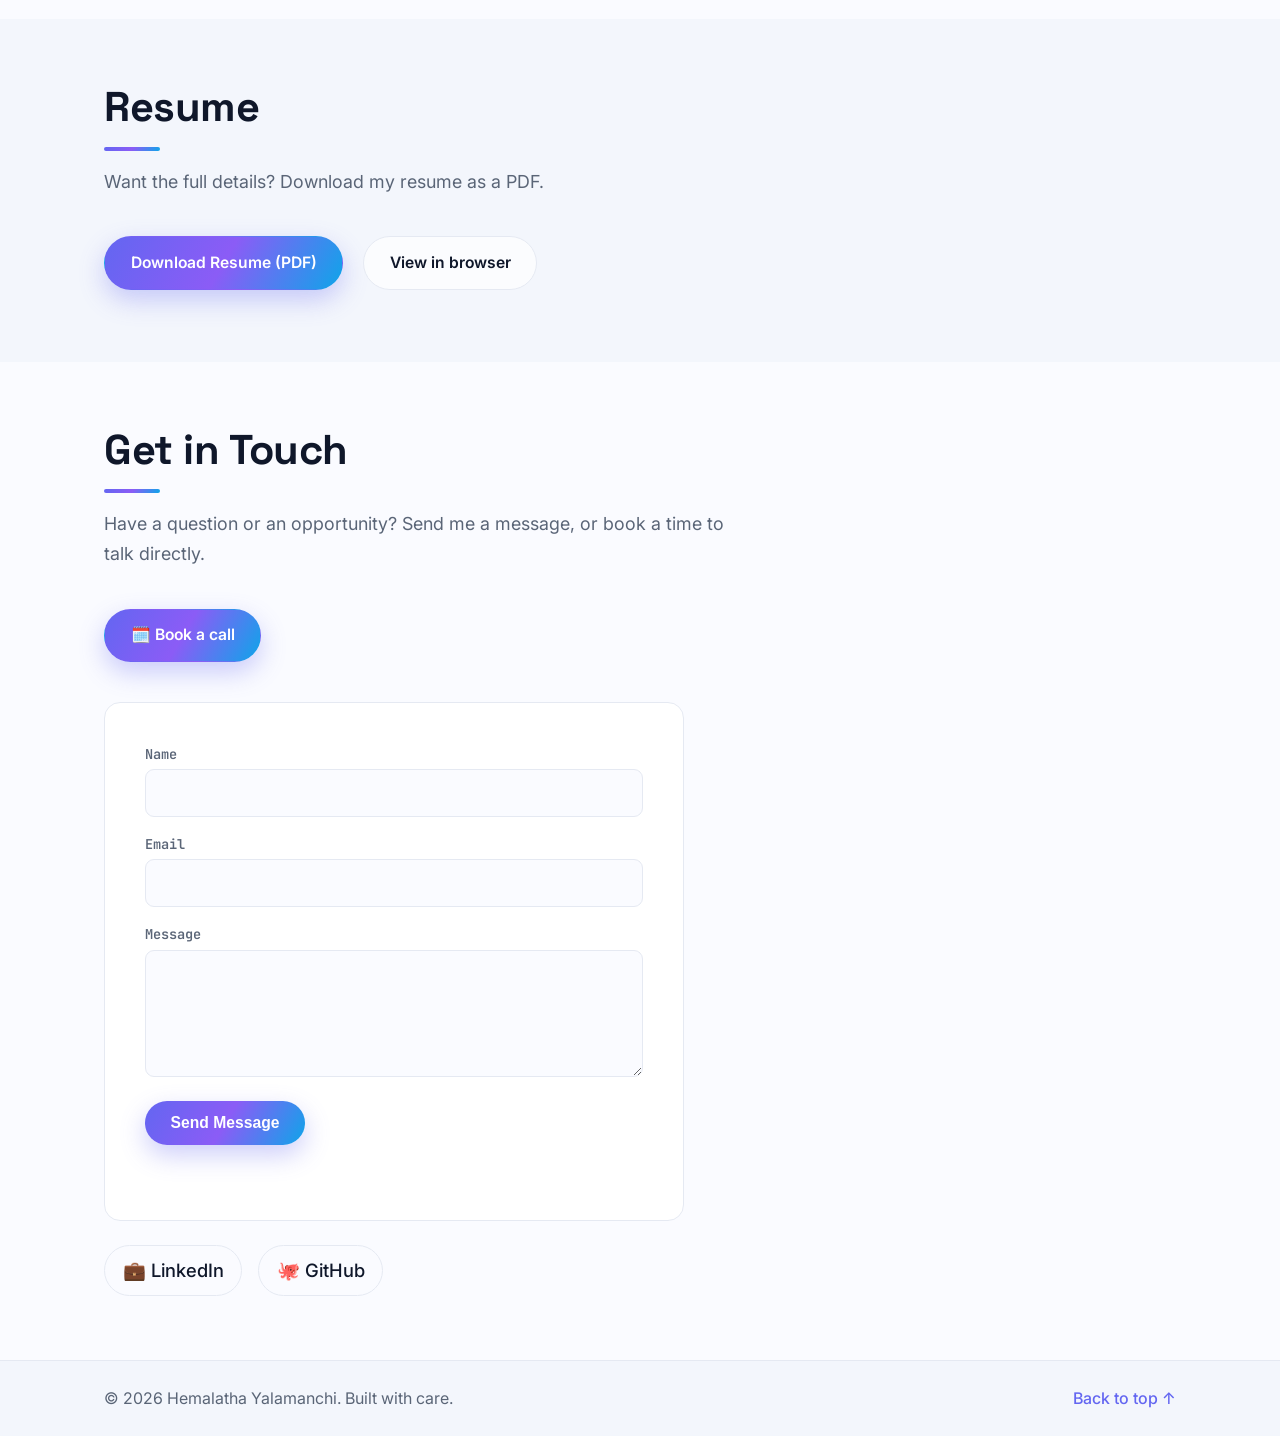
==== commit a0d07c31: "Add per-post static pages with Open Graph tags + branded LinkedIn preview images Each blog post now " ====
--- a/index.html
+++ b/index.html
@@ -6,6 +6,22 @@
   <!-- EDIT: page title shown in the browser tab -->
   <title>Hemalatha Yalamanchi — AI/ML Engineer & Data Scientist</title>
   <meta name="description" content="Portfolio of Hemalatha Yalamanchi — AI/ML Engineer and Data Scientist specializing in NLP, LLMs, document AI, and cloud-native ML pipelines." />
+  <link rel="canonical" href="https://hyalamanchi.github.io/" />
+
+  <!-- Social share preview (LinkedIn, Twitter/X, Slack) -->
+  <meta property="og:type" content="website" />
+  <meta property="og:site_name" content="Hemalatha Yalamanchi" />
+  <meta property="og:title" content="Hemalatha Yalamanchi — AI/ML Engineer & Data Scientist" />
+  <meta property="og:description" content="AI/ML Engineer and Data Scientist specializing in NLP, LLMs, document AI, and cloud-native ML pipelines across healthcare and finance." />
+  <meta property="og:url" content="https://hyalamanchi.github.io/" />
+  <meta property="og:image" content="https://hyalamanchi.github.io/assets/og/site.png" />
+  <meta property="og:image:width" content="1200" />
+  <meta property="og:image:height" content="630" />
+  <meta name="twitter:card" content="summary_large_image" />
+  <meta name="twitter:title" content="Hemalatha Yalamanchi — AI/ML Engineer & Data Scientist" />
+  <meta name="twitter:description" content="AI/ML Engineer and Data Scientist specializing in NLP, LLMs, document AI, and cloud-native ML pipelines across healthcare and finance." />
+  <meta name="twitter:image" content="https://hyalamanchi.github.io/assets/og/site.png" />
+
   <link rel="preconnect" href="https://fonts.googleapis.com" />
   <link rel="preconnect" href="https://fonts.gstatic.com" crossorigin />
   <link href="https://fonts.googleapis.com/css2?family=Inter:wght@400;500;600;700&family=Space+Grotesk:wght@500;600;700&family=JetBrains+Mono:wght@500;600&display=swap" rel="stylesheet" />
--- a/css/styles.css
+++ b/css/styles.css
@@ -828,16 +828,59 @@
   aspect-ratio: 16 / 10;
   background-size: cover;
   background-position: center;
-}
+  display: flex;
+  align-items: center;
+  justify-content: center;
+}
+.blog-card__glyph { font-size: 3rem; line-height: 1; filter: drop-shadow(0 8px 18px rgba(0, 0, 0, 0.4)); }
+
+/* Category filter pills */
+.blog-filters { display: flex; flex-wrap: wrap; gap: var(--space-2); margin-bottom: var(--space-5); }
+.blog-filter {
+  font-family: var(--font-mono);
+  font-size: 0.78rem;
+  padding: 0.45rem 1rem;
+  border-radius: 999px;
+  border: 1px solid var(--border);
+  background: var(--surface);
+  color: var(--text-muted);
+  cursor: pointer;
+  transition: border-color var(--transition), color var(--transition), background var(--transition);
+}
+.blog-filter:hover { border-color: var(--accent); color: var(--text); }
+.blog-filter.is-active { background: var(--gradient); color: #fff; border-color: transparent; }
+
+/* Bento blog grid with a featured card */
+.blog-bento { display: grid; grid-template-columns: repeat(2, 1fr); gap: var(--space-4); }
+.blog-card--wide { grid-column: 1 / -1; }
+.blog-card--wide .blog-card__link { display: grid; grid-template-columns: 1.15fr 1fr; }
+.blog-card--wide .blog-card__media { aspect-ratio: auto; min-height: 320px; height: 100%; }
+.blog-card--wide .blog-card__glyph { font-size: 4.4rem; }
+.blog-card--wide .blog-card__body { align-self: center; padding: var(--space-5); }
+.blog-card--wide .blog-card__title { font-size: 1.7rem; }
+.blog-card--wide .blog-card__excerpt { -webkit-line-clamp: 4; line-clamp: 4; }
 .blog-card__media--placeholder {
+  --h: var(--cover-hue, 250);
   background:
-    linear-gradient(135deg,
-      color-mix(in srgb, var(--grad-1) 55%, var(--bg-alt)),
-      color-mix(in srgb, var(--grad-2) 45%, var(--bg-alt)) 50%,
-      color-mix(in srgb, var(--grad-3) 55%, var(--bg-alt)));
+    radial-gradient(120% 120% at 12% 16%, hsl(var(--h) 90% 66% / 0.60), transparent 55%),
+    radial-gradient(120% 120% at 88% 20%, hsl(calc(var(--h) + 45) 88% 62% / 0.55), transparent 55%),
+    radial-gradient(150% 140% at 68% 108%, hsl(calc(var(--h) - 35) 90% 60% / 0.60), transparent 62%),
+    #0b0e15;
+}
+.blog-card__media--placeholder::after {
+  content: "";
+  position: absolute;
+  inset: 0;
+  background-image: radial-gradient(rgba(255, 255, 255, 0.16) 1px, transparent 1.5px);
+  background-size: 22px 22px;
+  -webkit-mask-image: radial-gradient(130% 100% at 50% 0%, #000 22%, transparent 78%);
+  mask-image: radial-gradient(130% 100% at 50% 0%, #000 22%, transparent 78%);
+  opacity: 0.55;
+  pointer-events: none;
 }
 .blog-card__cat {
   position: absolute; top: var(--space-3); left: var(--space-3);
+  z-index: 2;
   font-family: var(--font-mono);
   font-size: 0.72rem;
   padding: 0.3rem 0.7rem;
@@ -898,6 +941,12 @@
   .about { grid-template-columns: 1fr; }
   .about__sidebar { position: static; }
   .about__media { max-width: 260px; }
+
+  .blog-bento { grid-template-columns: 1fr; }
+  .blog-card--wide .blog-card__link { grid-template-columns: 1fr; }
+  .blog-card--wide .blog-card__media { min-height: 0; aspect-ratio: 16 / 9; }
+  .blog-filters { flex-wrap: nowrap; overflow-x: auto; padding-bottom: var(--space-2); }
+  .blog-filter { flex: 0 0 auto; }
 
   .nav__toggle { display: flex; }
   .nav__menu {
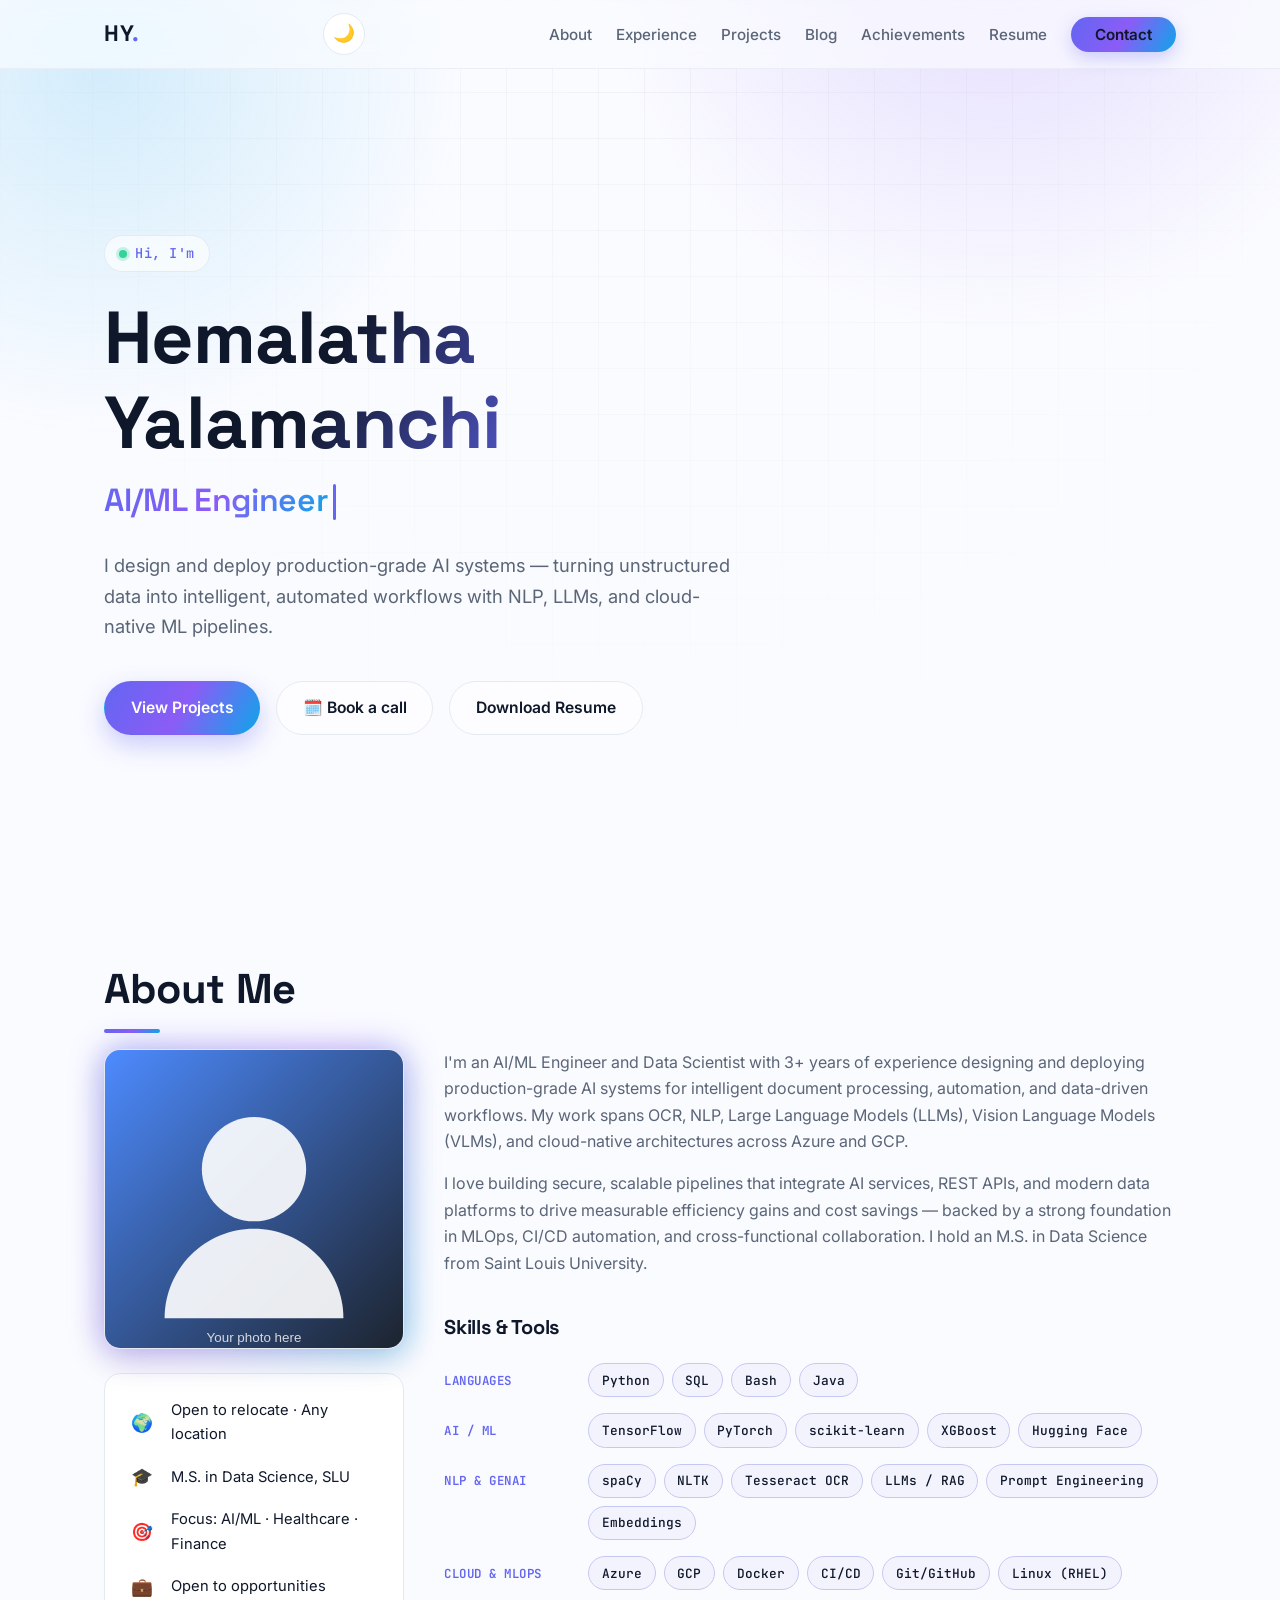
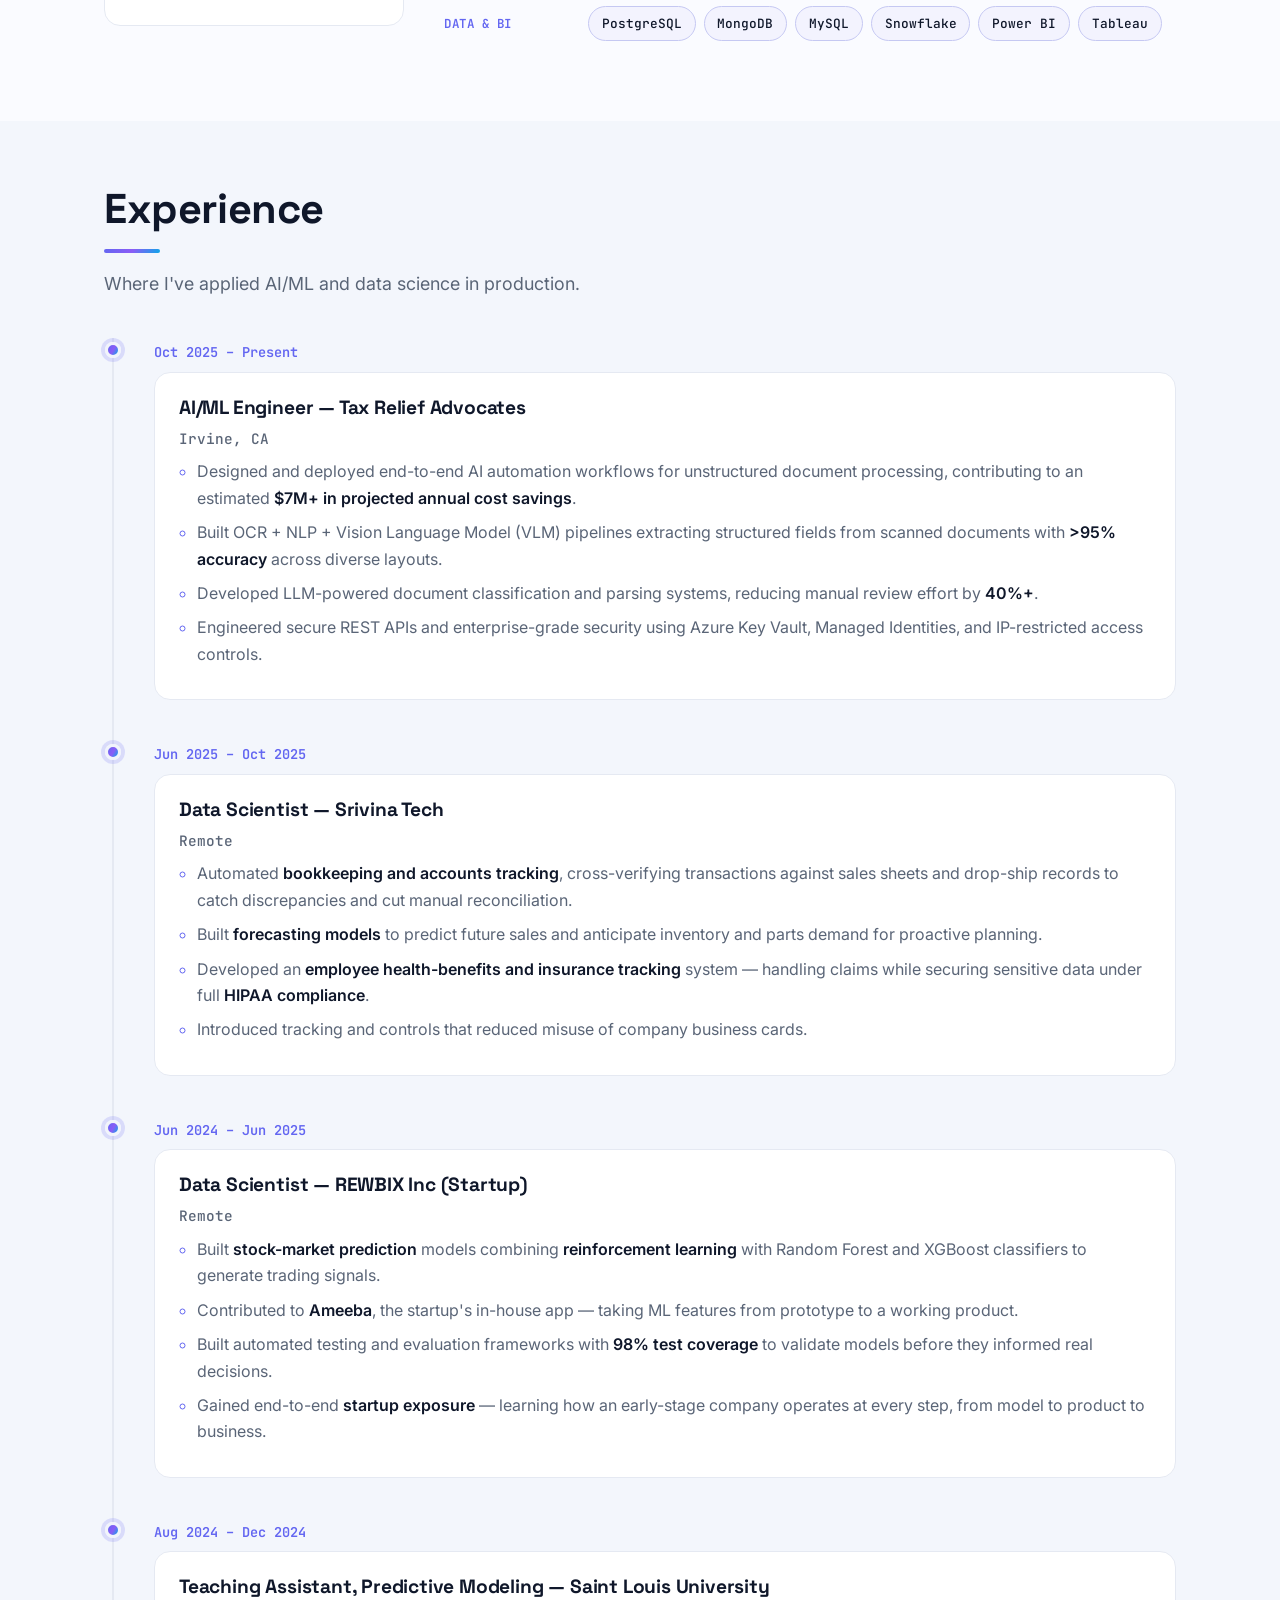
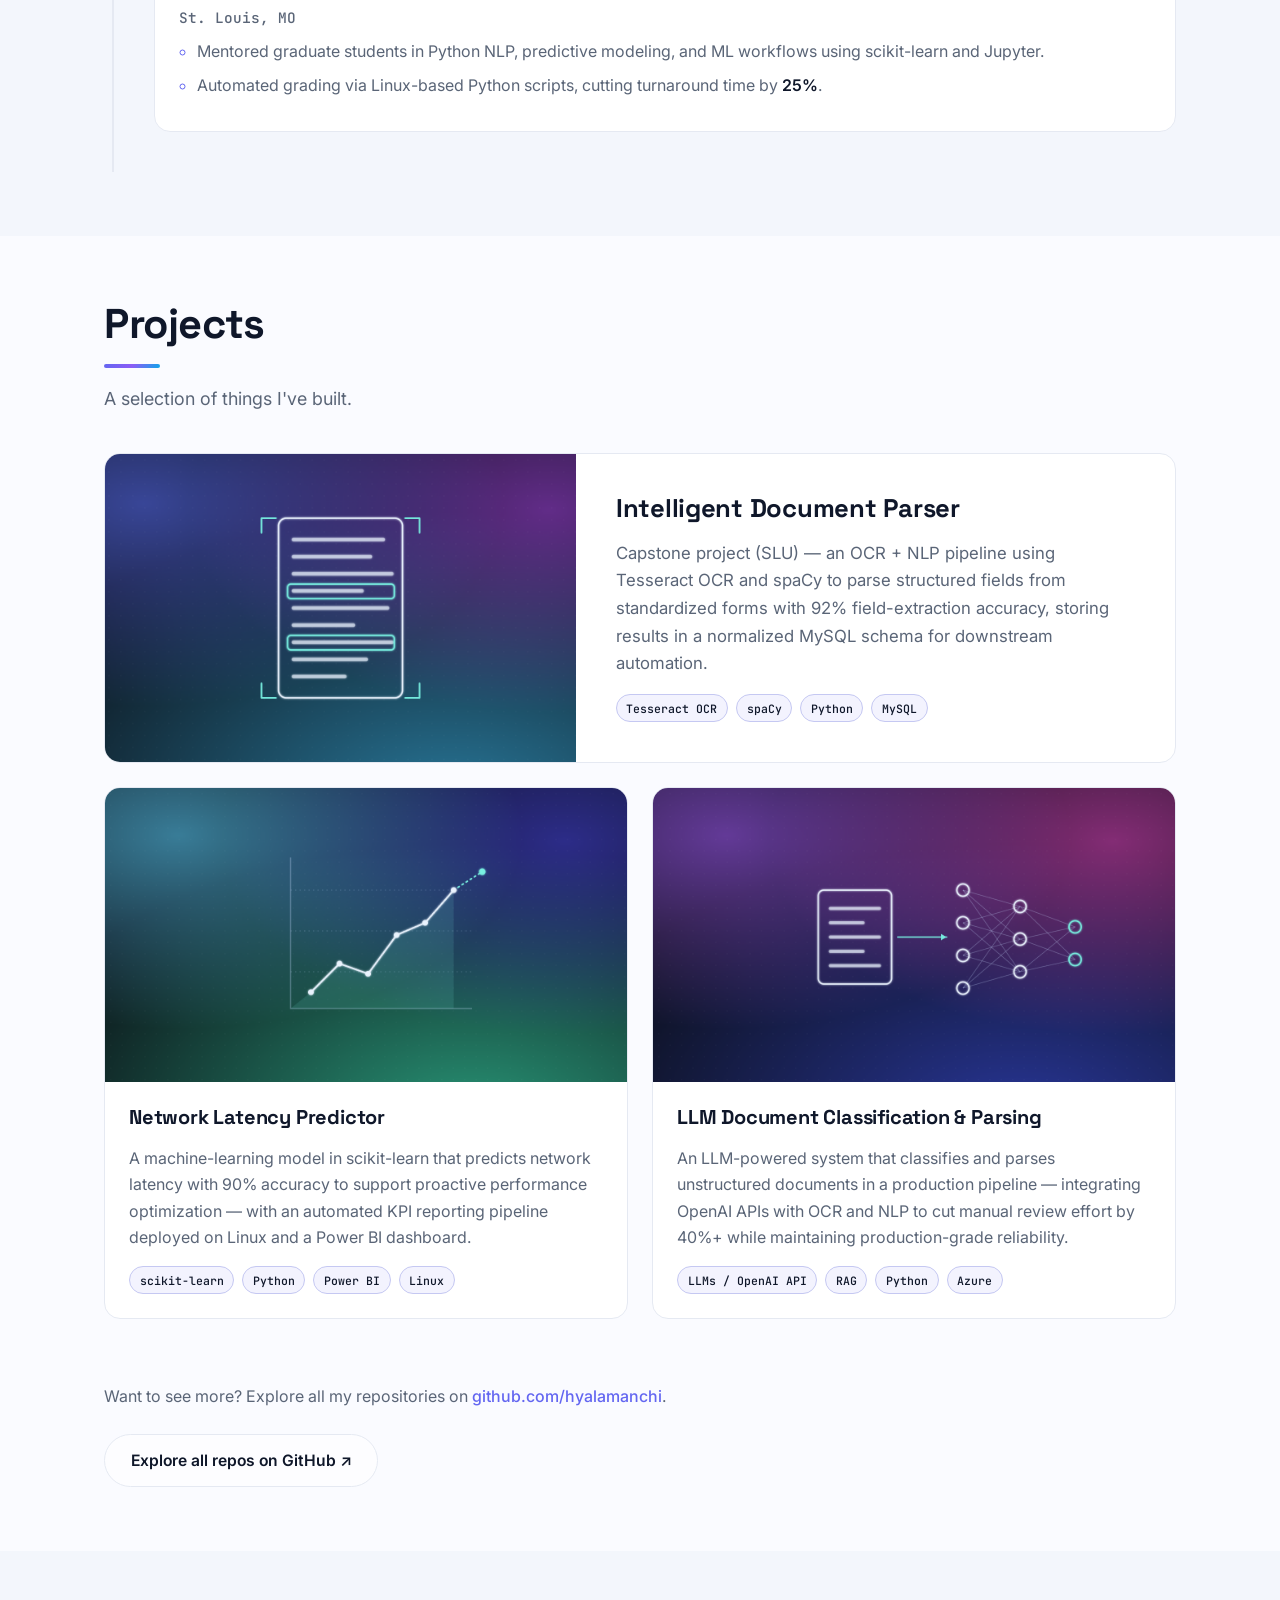
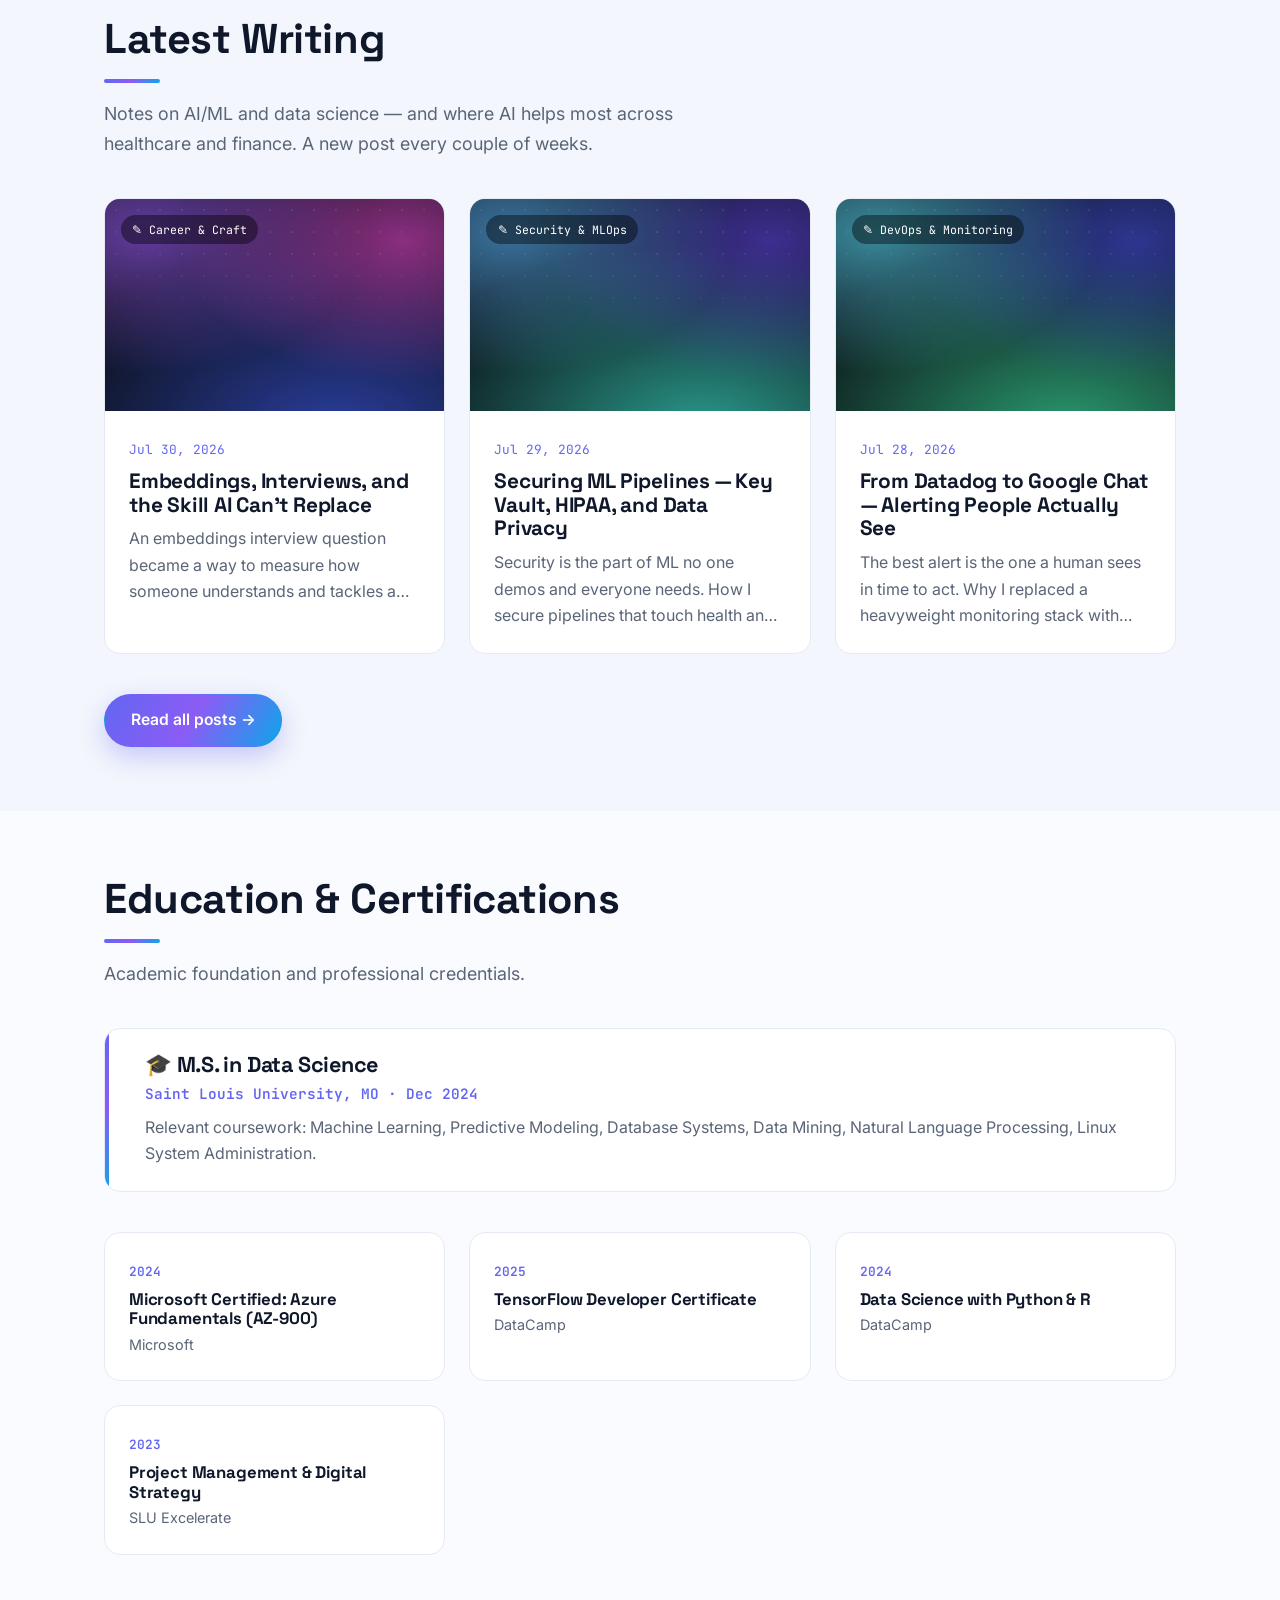
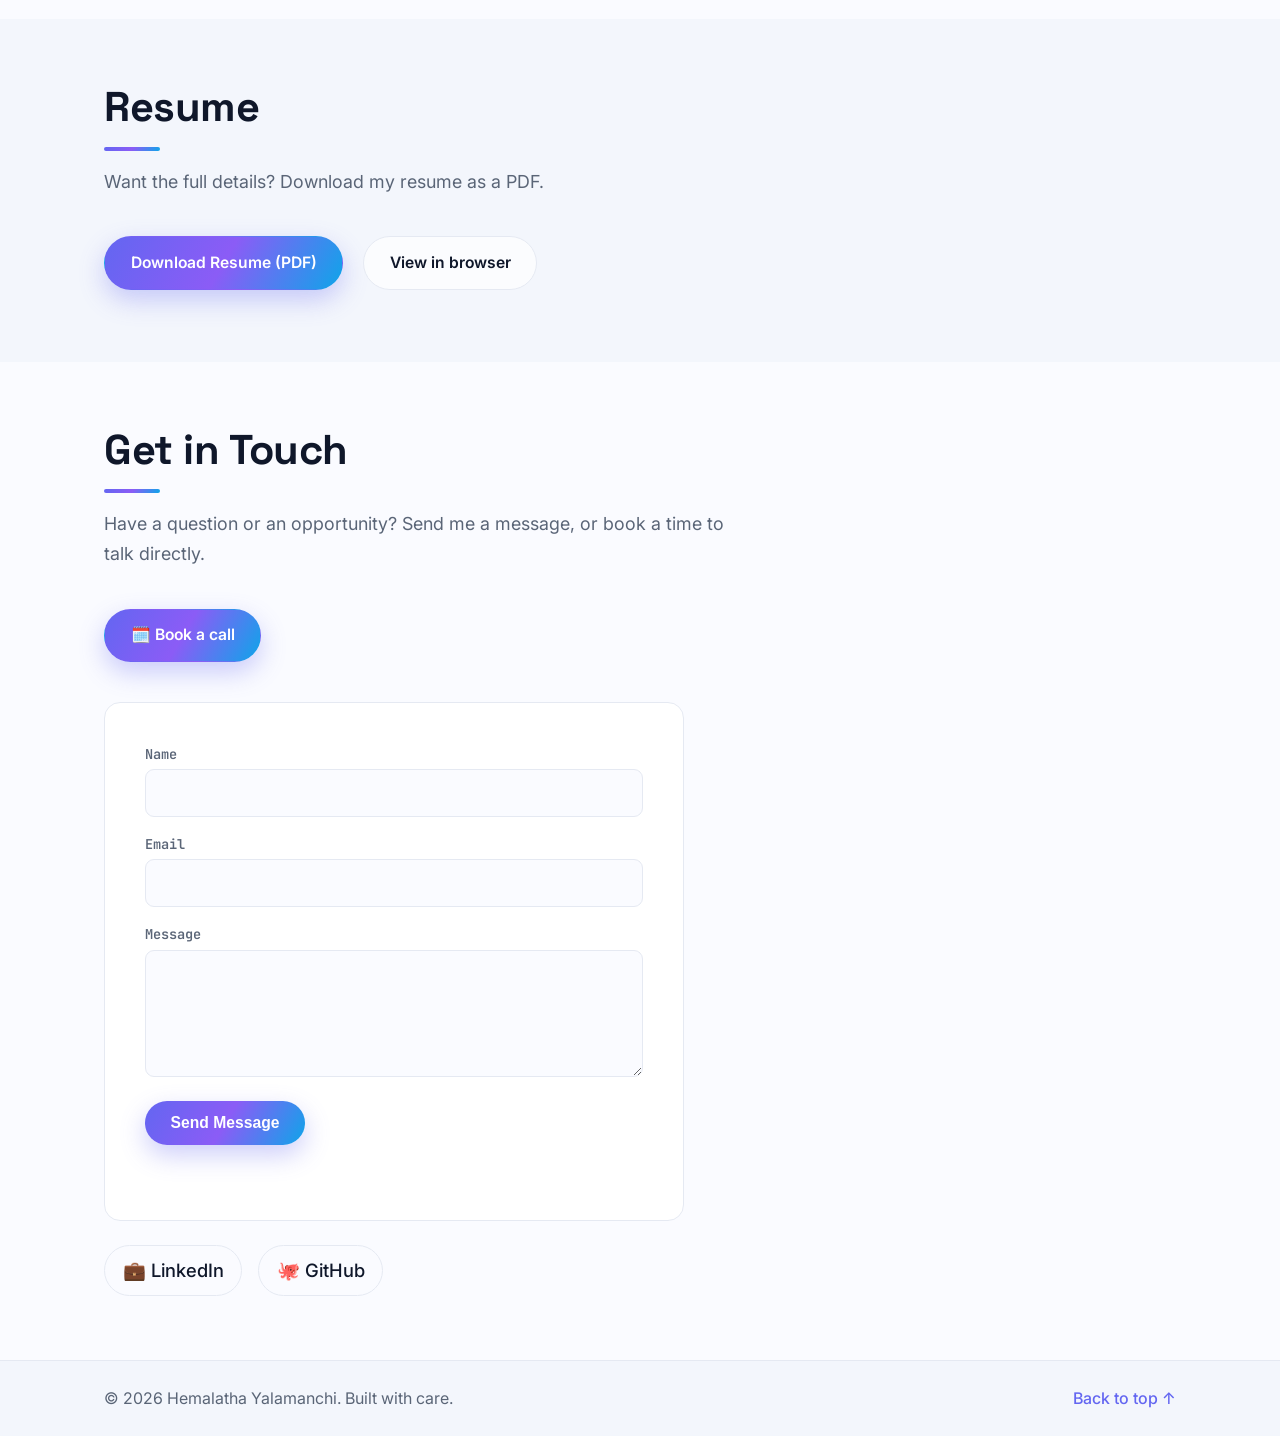
==== commit 1d727486: "Replace project emoji glyphs with branded mesh-gradient cover art Adds scripts/gen-project-covers.py" ====
--- a/index.html
+++ b/index.html
@@ -256,7 +256,7 @@
           <article class="card card--wide reveal">
             <!-- To use a real screenshot instead of the icon: replace the div below with
                  <div class="card__media"><img src="assets/projects/your-image.jpg" alt="..."></div> -->
-            <div class="card__media card__media--art"><span class="card__glyph" aria-hidden="true">📄</span></div>
+            <div class="card__media"><img src="assets/projects/doc-parser.png" alt="Document parsing — extracting structured fields from a scanned form" loading="lazy" /></div>
             <div class="card__body">
               <h3 class="card__title">Intelligent Document Parser</h3>
               <p class="card__desc">
@@ -275,7 +275,7 @@
           <!-- ==== /PROJECT CARD ==== -->
 
           <article class="card reveal">
-            <div class="card__media card__media--art"><span class="card__glyph" aria-hidden="true">📡</span></div>
+            <div class="card__media"><img src="assets/projects/latency-predictor.png" alt="Predicted network-latency trend line with a forecast point" loading="lazy" /></div>
             <div class="card__body">
               <h3 class="card__title">Network Latency Predictor</h3>
               <p class="card__desc">
@@ -293,7 +293,7 @@
           </article>
 
           <article class="card reveal">
-            <div class="card__media card__media--art"><span class="card__glyph" aria-hidden="true">🤖</span></div>
+            <div class="card__media"><img src="assets/projects/llm-classification.png" alt="A document feeding a neural network that classifies it" loading="lazy" /></div>
             <div class="card__body">
               <h3 class="card__title">LLM Document Classification &amp; Parsing</h3>
               <p class="card__desc">
--- a/css/styles.css
+++ b/css/styles.css
@@ -833,6 +833,78 @@
   justify-content: center;
 }
 .blog-card__glyph { font-size: 3rem; line-height: 1; filter: drop-shadow(0 8px 18px rgba(0, 0, 0, 0.4)); }
+
+/* Blog hero banner (artwork generated by scripts/gen-blog-hero.py) */
+.blog-hero {
+  position: relative;
+  background-color: #0a0d14;
+  background-image: url("../assets/blog-hero.png");
+  background-size: cover;
+  background-position: center right;
+  background-repeat: no-repeat;
+  border-bottom: 1px solid rgba(255, 255, 255, 0.08);
+}
+.blog-hero__inner {
+  padding-block: clamp(2.25rem, 5vw, 4rem);
+  display: flex;
+  flex-direction: column;
+  justify-content: center;
+}
+/* Author identity row */
+.author { display: flex; align-items: center; gap: var(--space-3); margin-bottom: var(--space-4); }
+.author__avatar {
+  width: 52px; height: 52px; border-radius: 50%;
+  object-fit: cover;
+  border: 1px solid rgba(255, 255, 255, 0.22);
+  box-shadow: 0 4px 16px rgba(0, 0, 0, 0.4);
+}
+.author__id { display: flex; flex-direction: column; line-height: 1.3; }
+.author__name { color: #fff; font-weight: 600; font-size: 1.05rem; }
+.author__role { color: rgba(233, 238, 247, 0.66); font-size: 0.9rem; }
+
+.author__actions { display: flex; flex-wrap: wrap; gap: var(--space-2); margin-bottom: var(--space-5); }
+.author__btn {
+  display: inline-flex; align-items: center; gap: 0.5em;
+  padding: 0.55em 1.05em;
+  border-radius: 999px;
+  background: rgba(255, 255, 255, 0.08);
+  border: 1px solid rgba(255, 255, 255, 0.16);
+  color: #eef1f7;
+  font-size: 0.9rem; font-weight: 500;
+  text-decoration: none;
+  backdrop-filter: blur(6px);
+  transition: background 0.18s ease, border-color 0.18s ease, transform 0.18s ease;
+}
+.author__btn:hover {
+  background: rgba(255, 255, 255, 0.14);
+  border-color: rgba(255, 255, 255, 0.3);
+  transform: translateY(-1px);
+}
+.author__btn-ic { opacity: 0.9; }
+
+.blog-hero__eyebrow {
+  font-family: var(--font-mono);
+  color: var(--accent, #8b9bff);
+  font-size: 0.8rem; font-weight: 600; letter-spacing: 0.14em;
+  margin: 0 0 var(--space-2);
+}
+.blog-hero__title {
+  font-family: var(--font-display);
+  color: #fff;
+  font-size: clamp(2rem, 5vw, 3.4rem);
+  line-height: 1.05;
+  letter-spacing: -0.02em;
+  margin: 0 0 var(--space-3);
+  max-width: 20ch;
+}
+.blog-hero__lead {
+  color: rgba(233, 238, 247, 0.86);
+  max-width: 62ch;
+  font-size: clamp(1rem, 1.5vw, 1.15rem);
+  line-height: 1.6;
+  margin: 0;
+}
+.blog-hero__lead strong { color: #fff; font-weight: 600; }
 
 /* Category filter pills */
 .blog-filters { display: flex; flex-wrap: wrap; gap: var(--space-2); margin-bottom: var(--space-5); }
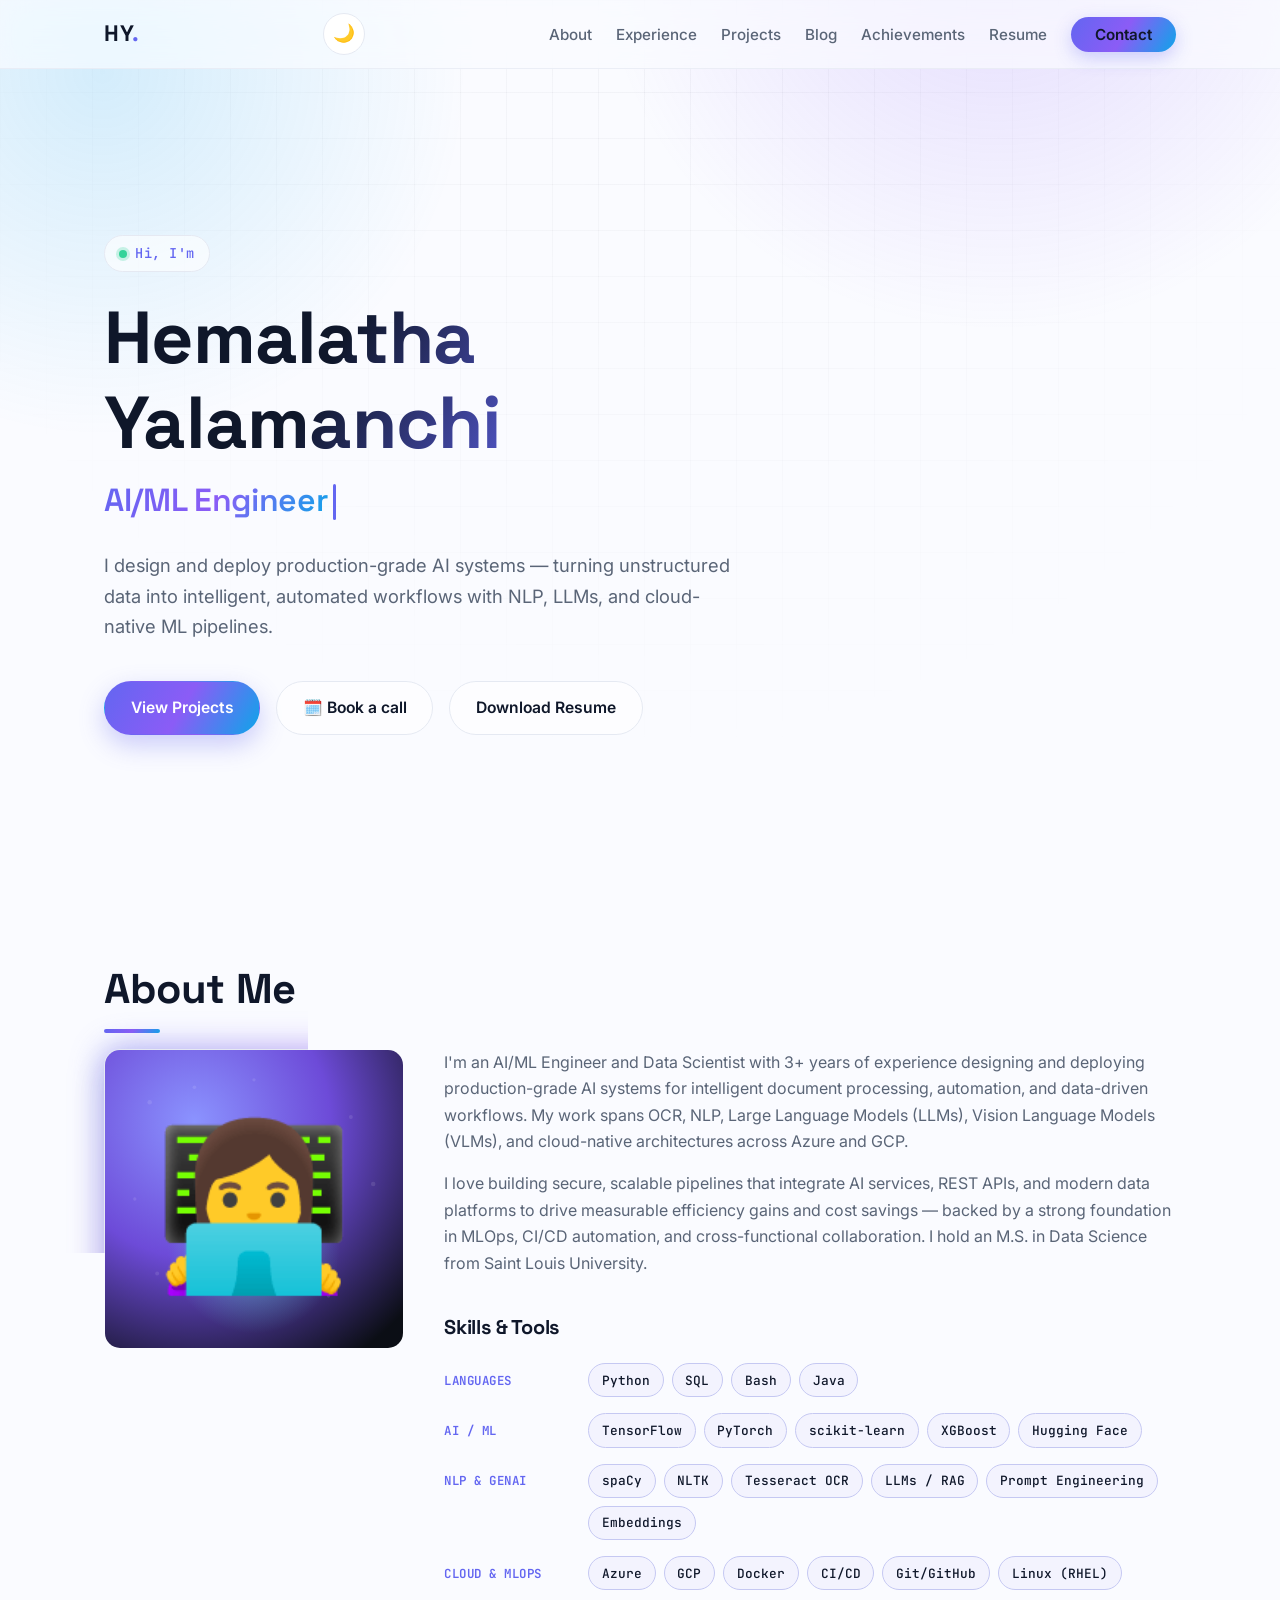
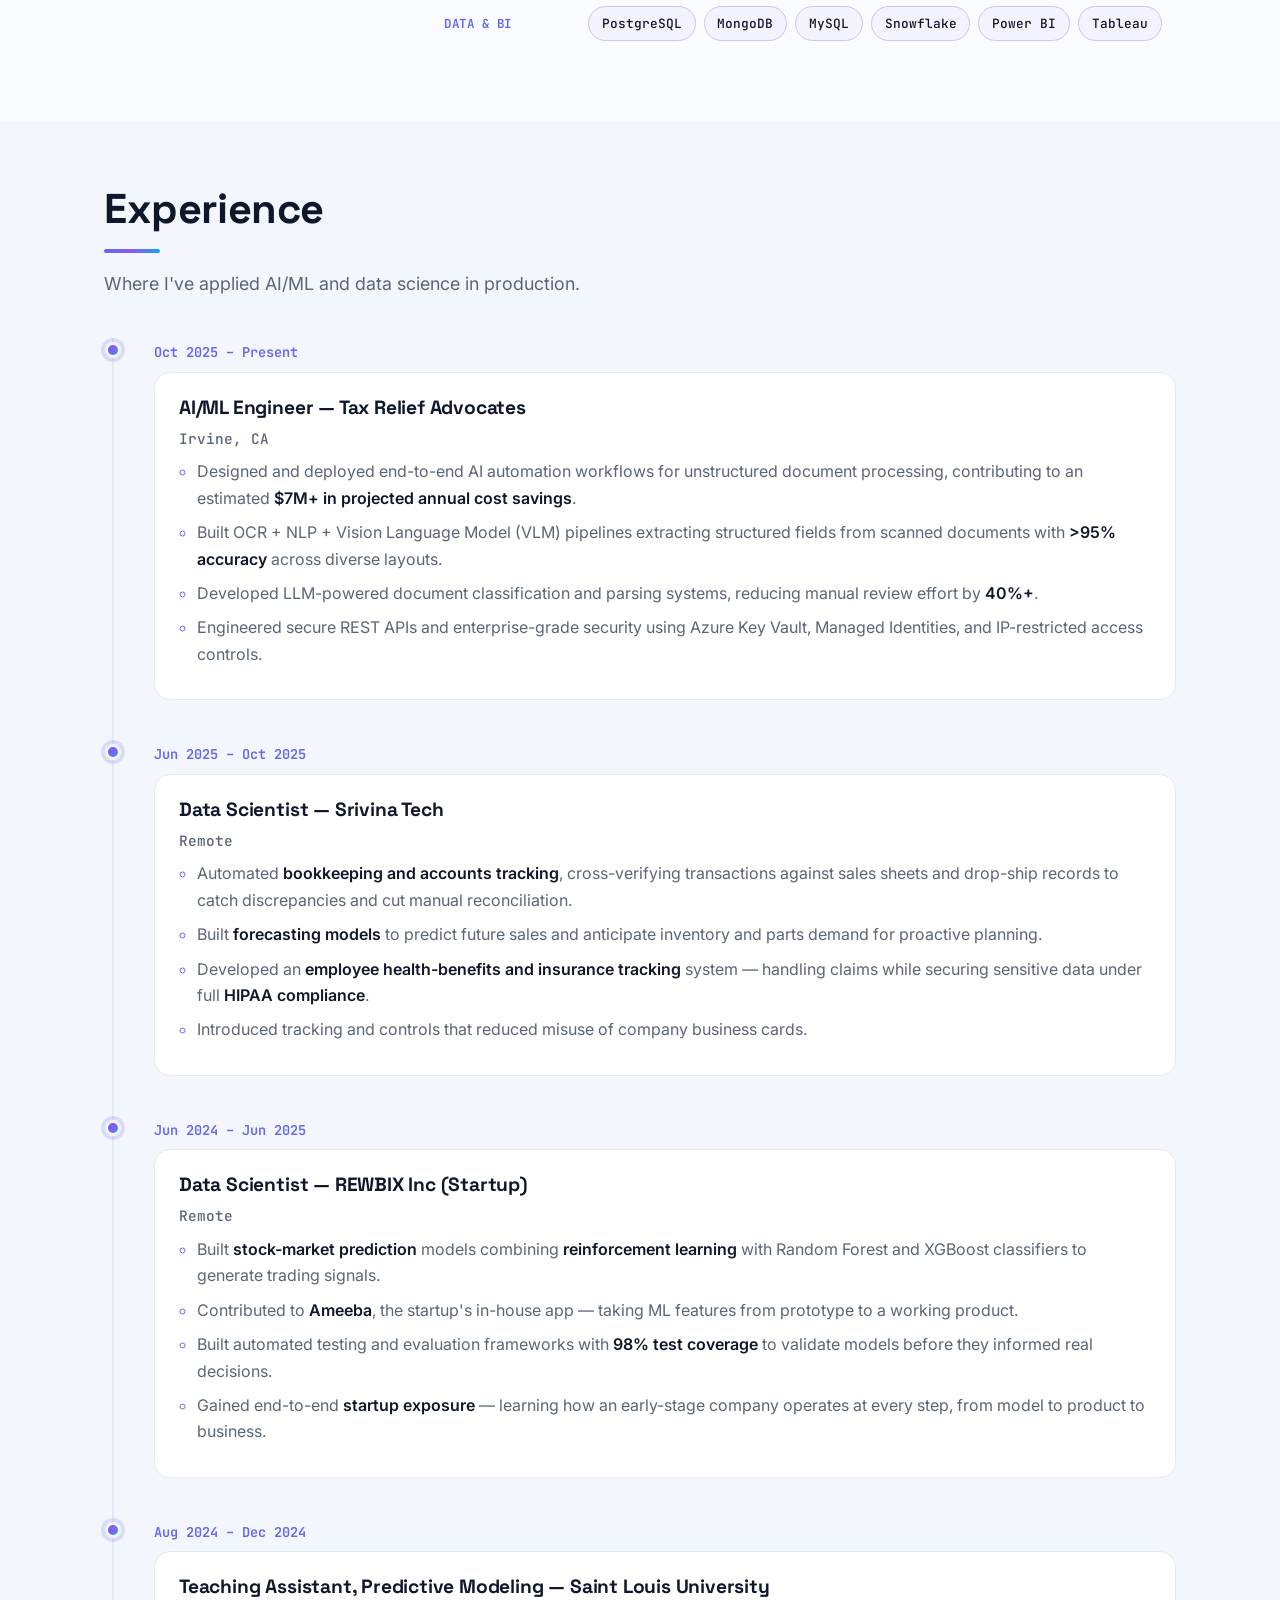
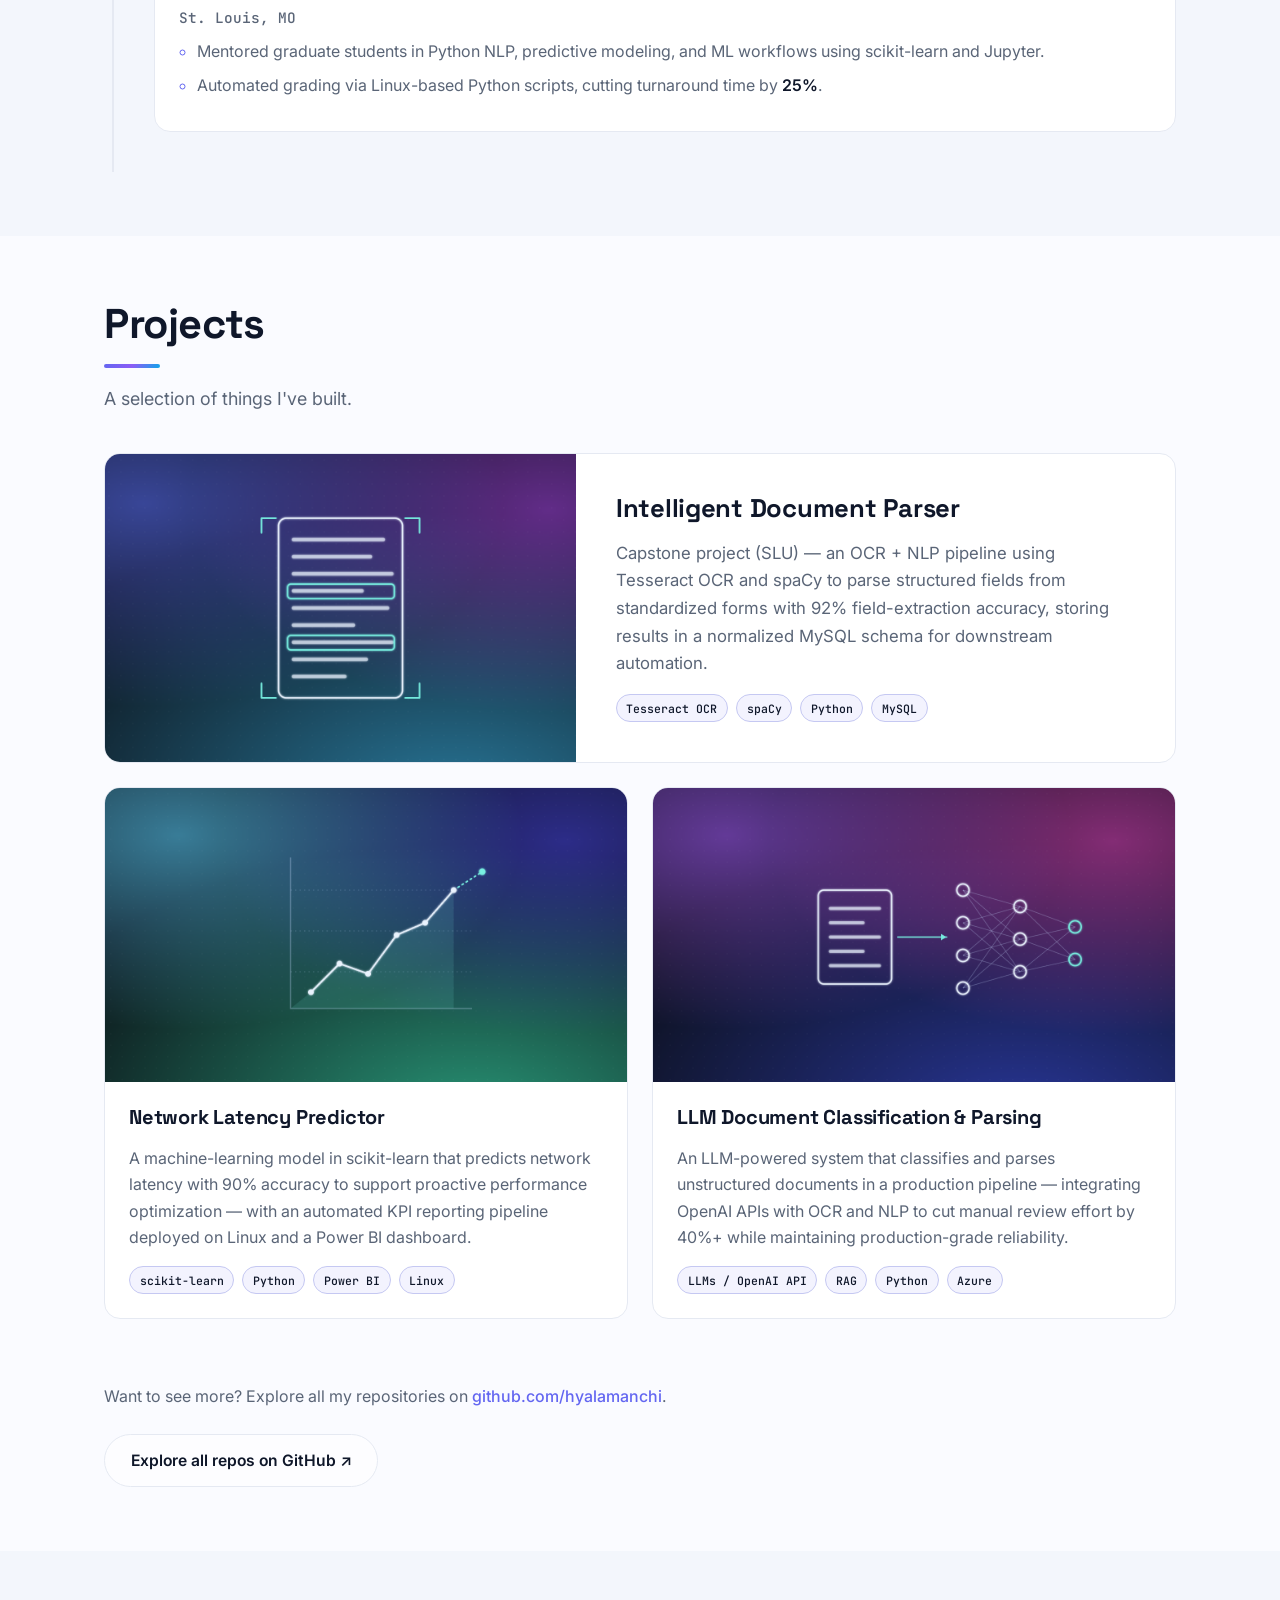
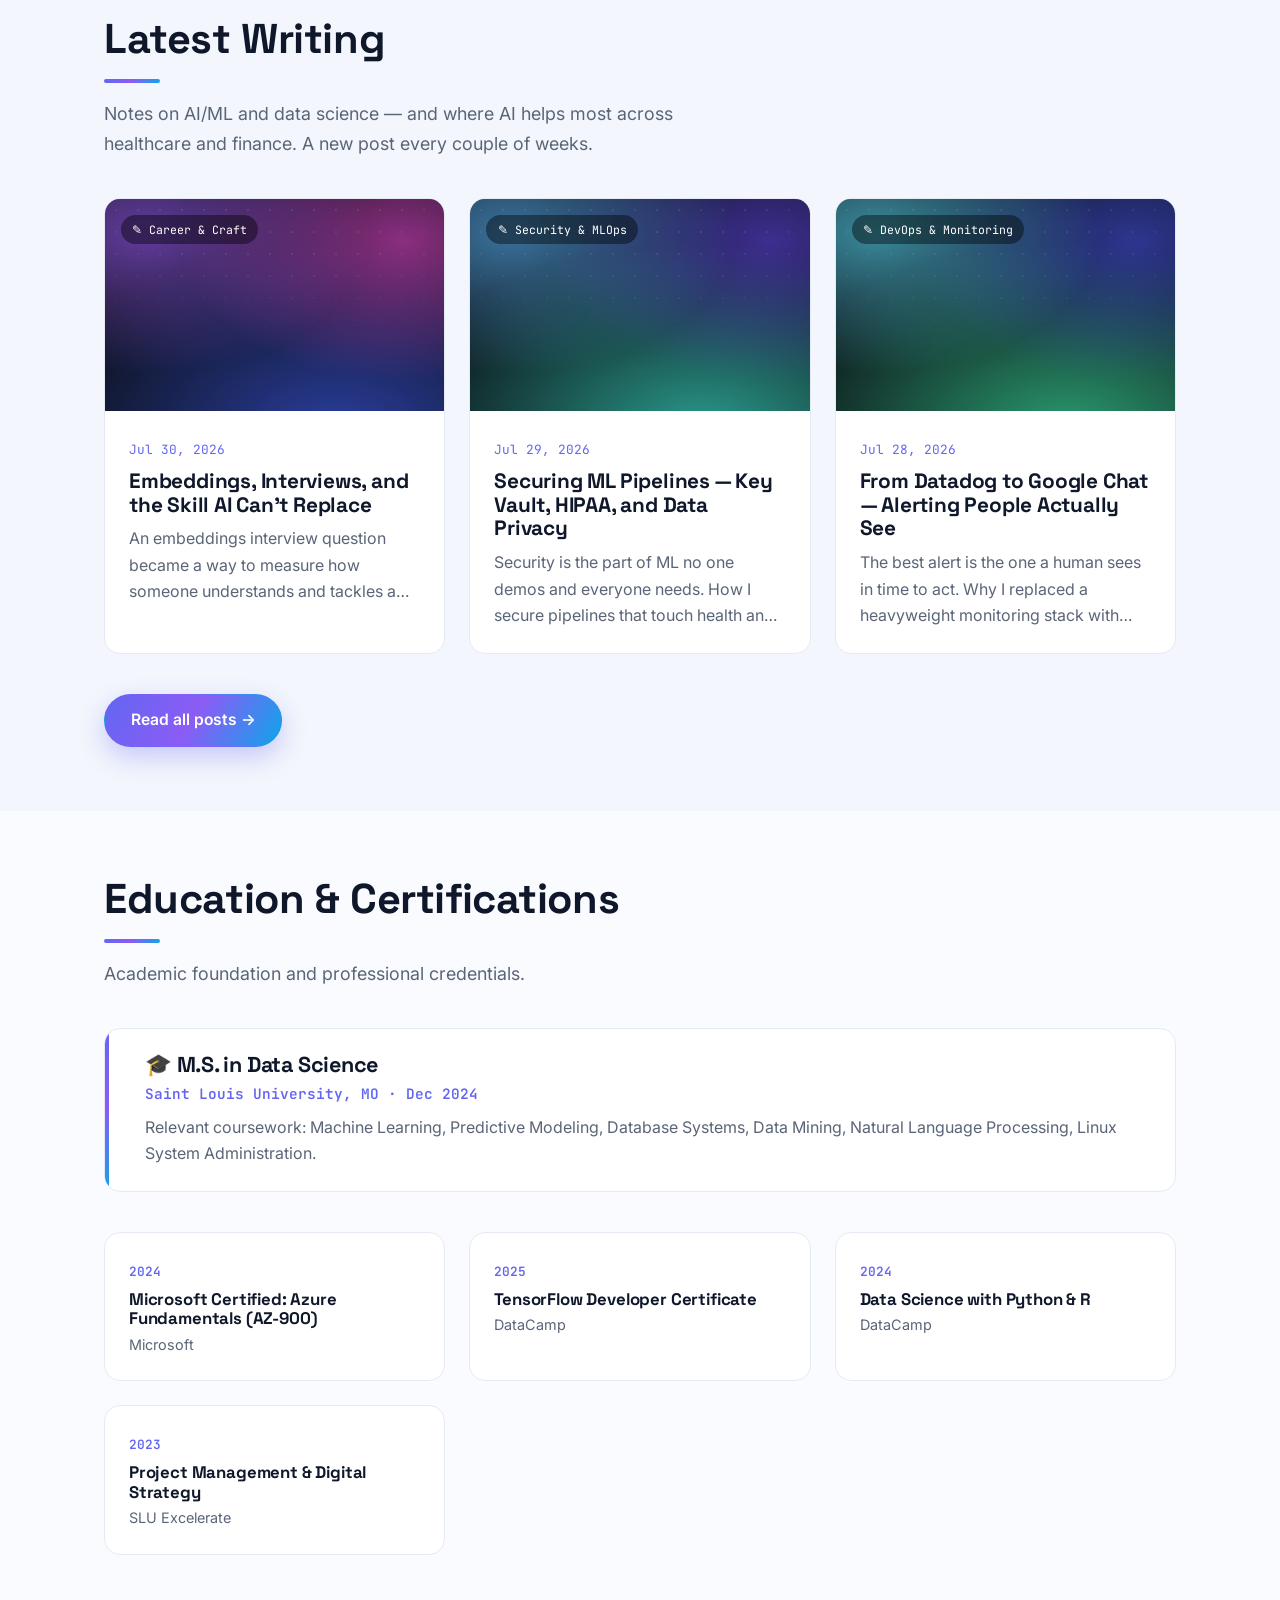
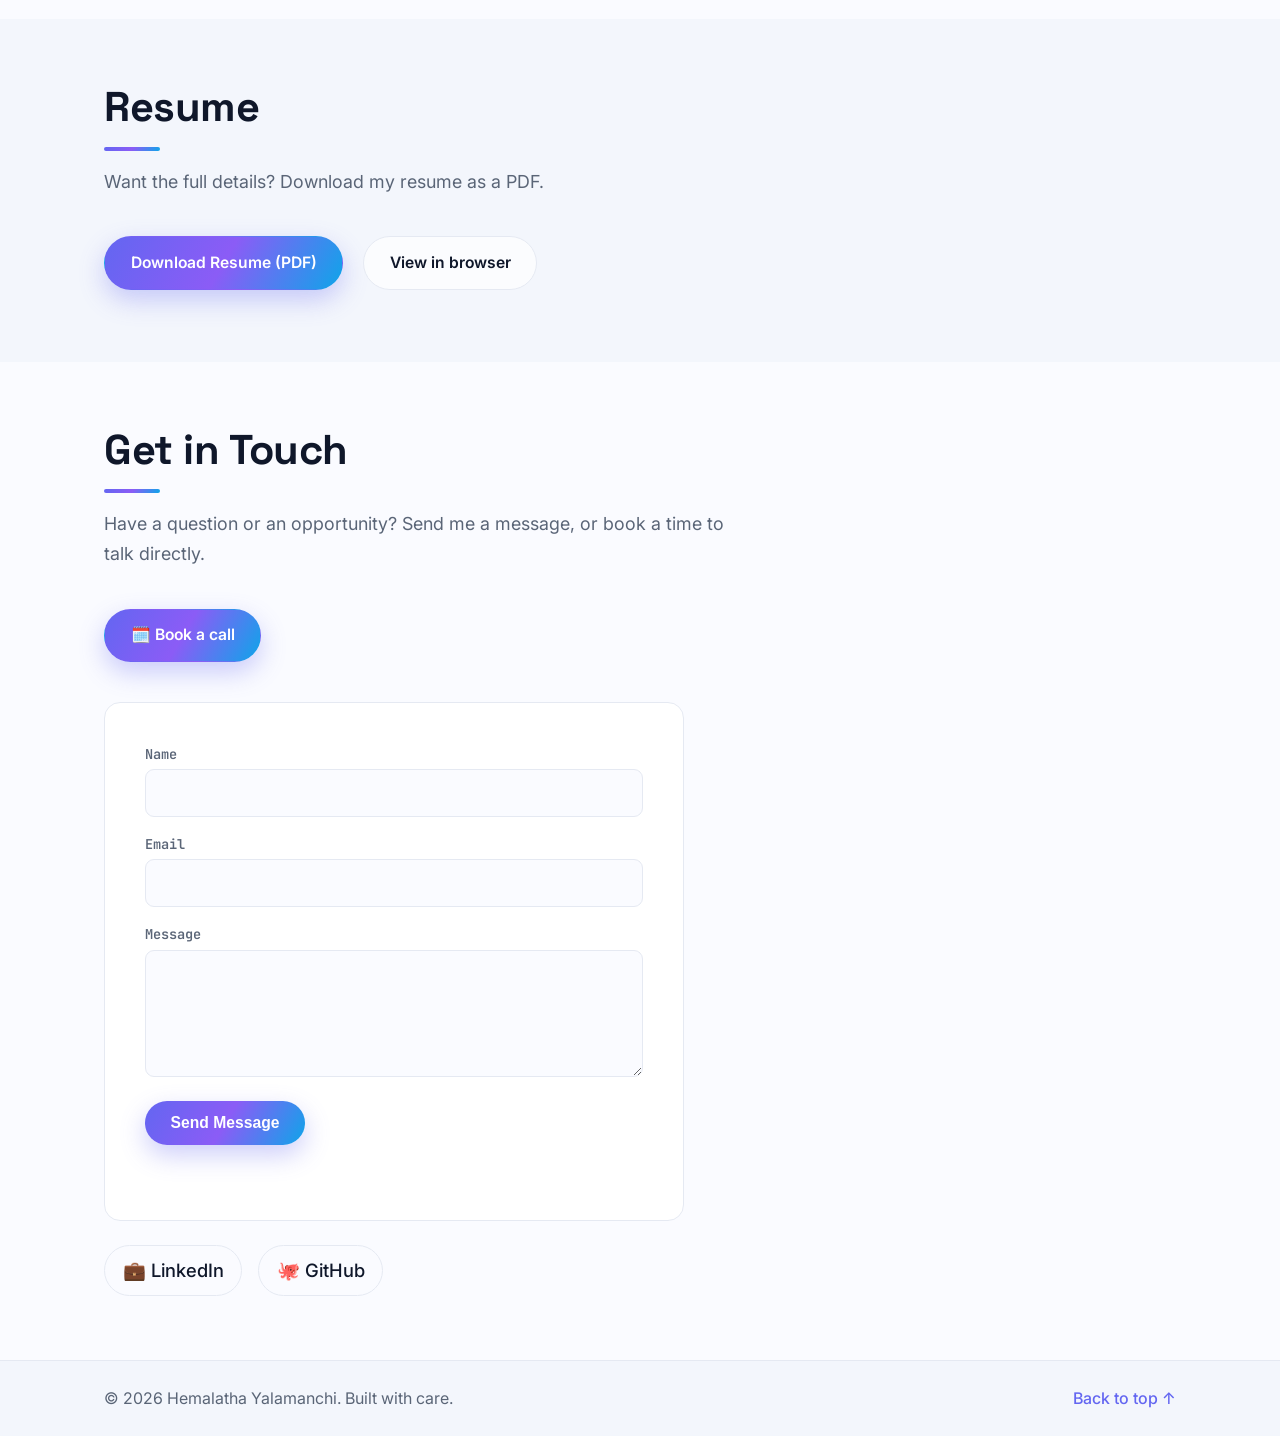
==== commit b9d5f256: "Use tech-AI avatar in About section + add blog illustration prompt pack Swaps the old 'Your photo he" ====
--- a/index.html
+++ b/index.html
@@ -97,7 +97,7 @@
         <div class="about__sidebar">
           <div class="about__media">
             <!-- EDIT: replace with your headshot, e.g. src="assets/profile.jpg" -->
-            <img src="assets/profile.svg" alt="Portrait of Hemalatha Yalamanchi" class="about__photo" />
+            <img src="assets/avatar.svg" alt="Hemalatha Yalamanchi avatar" class="about__photo" />
           </div>
           <ul class="about__facts">
             <li><span>🌍</span> Open to relocate · Any location</li>
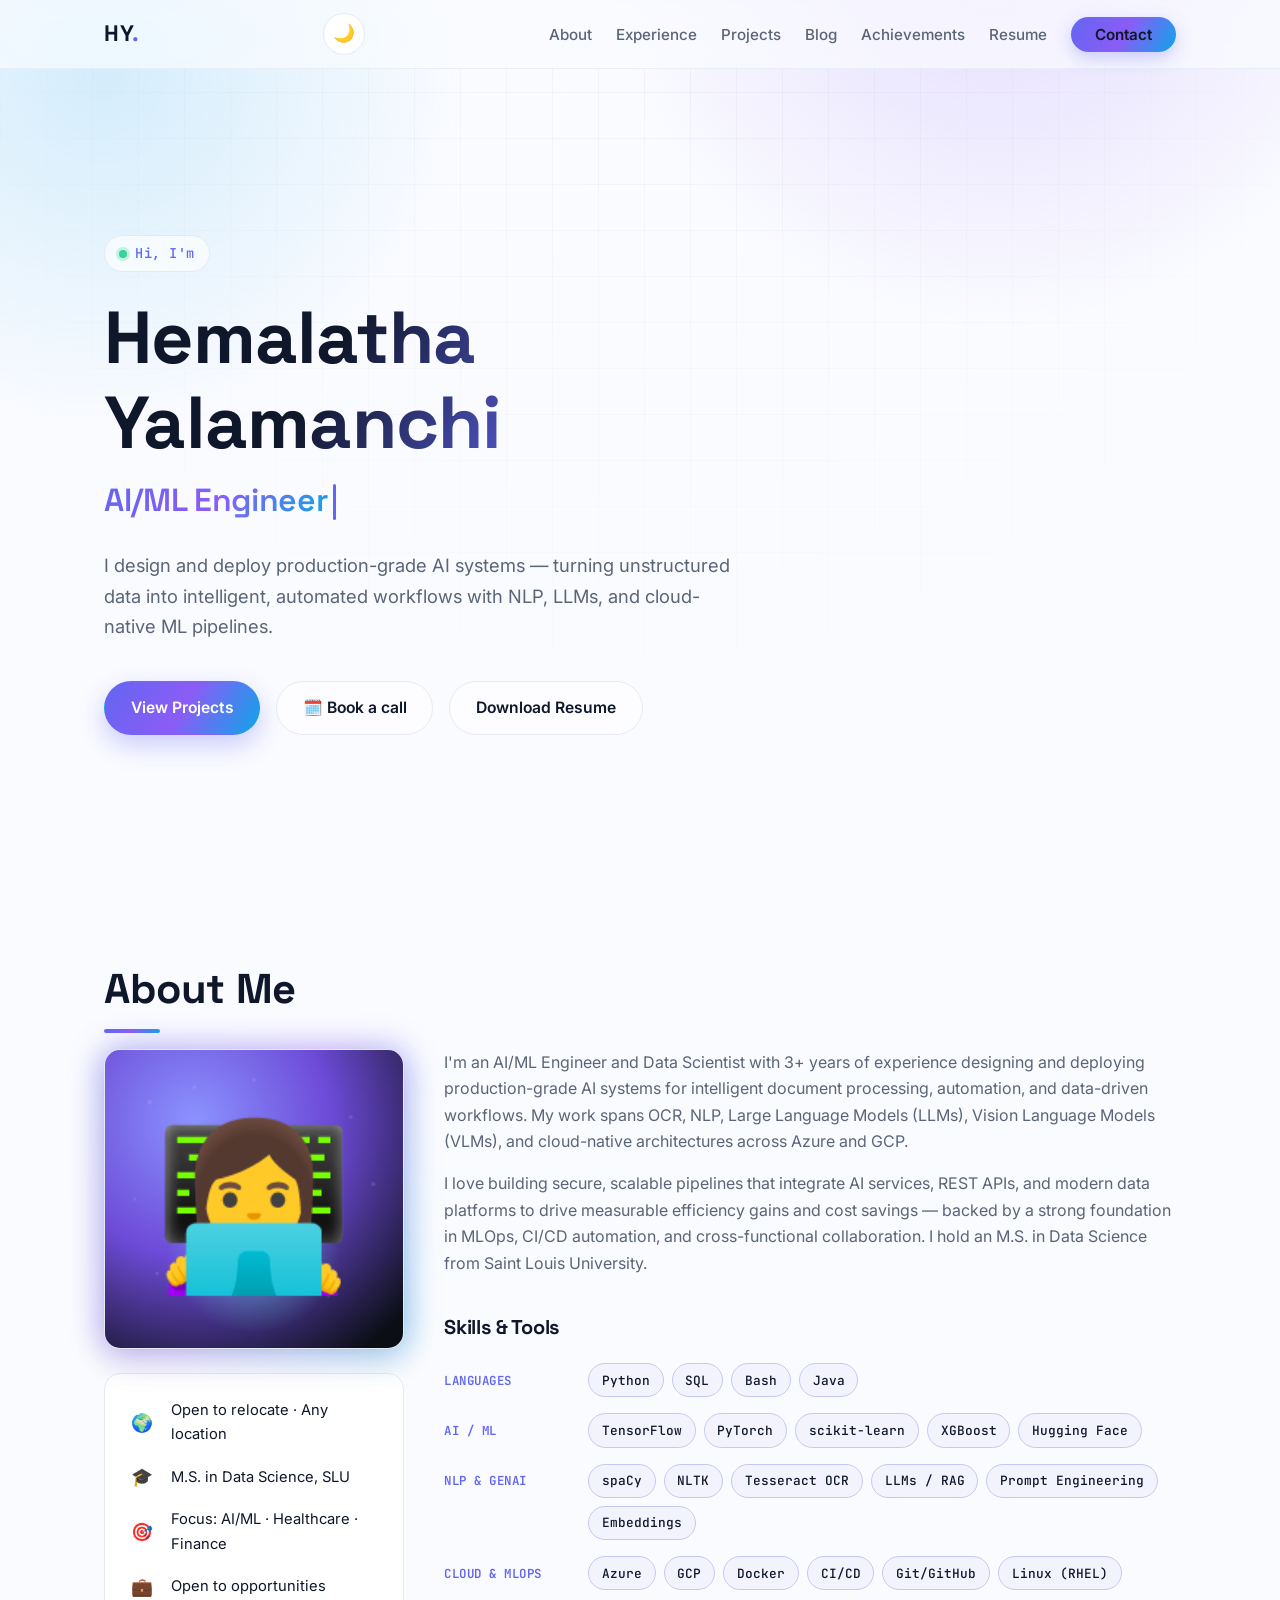
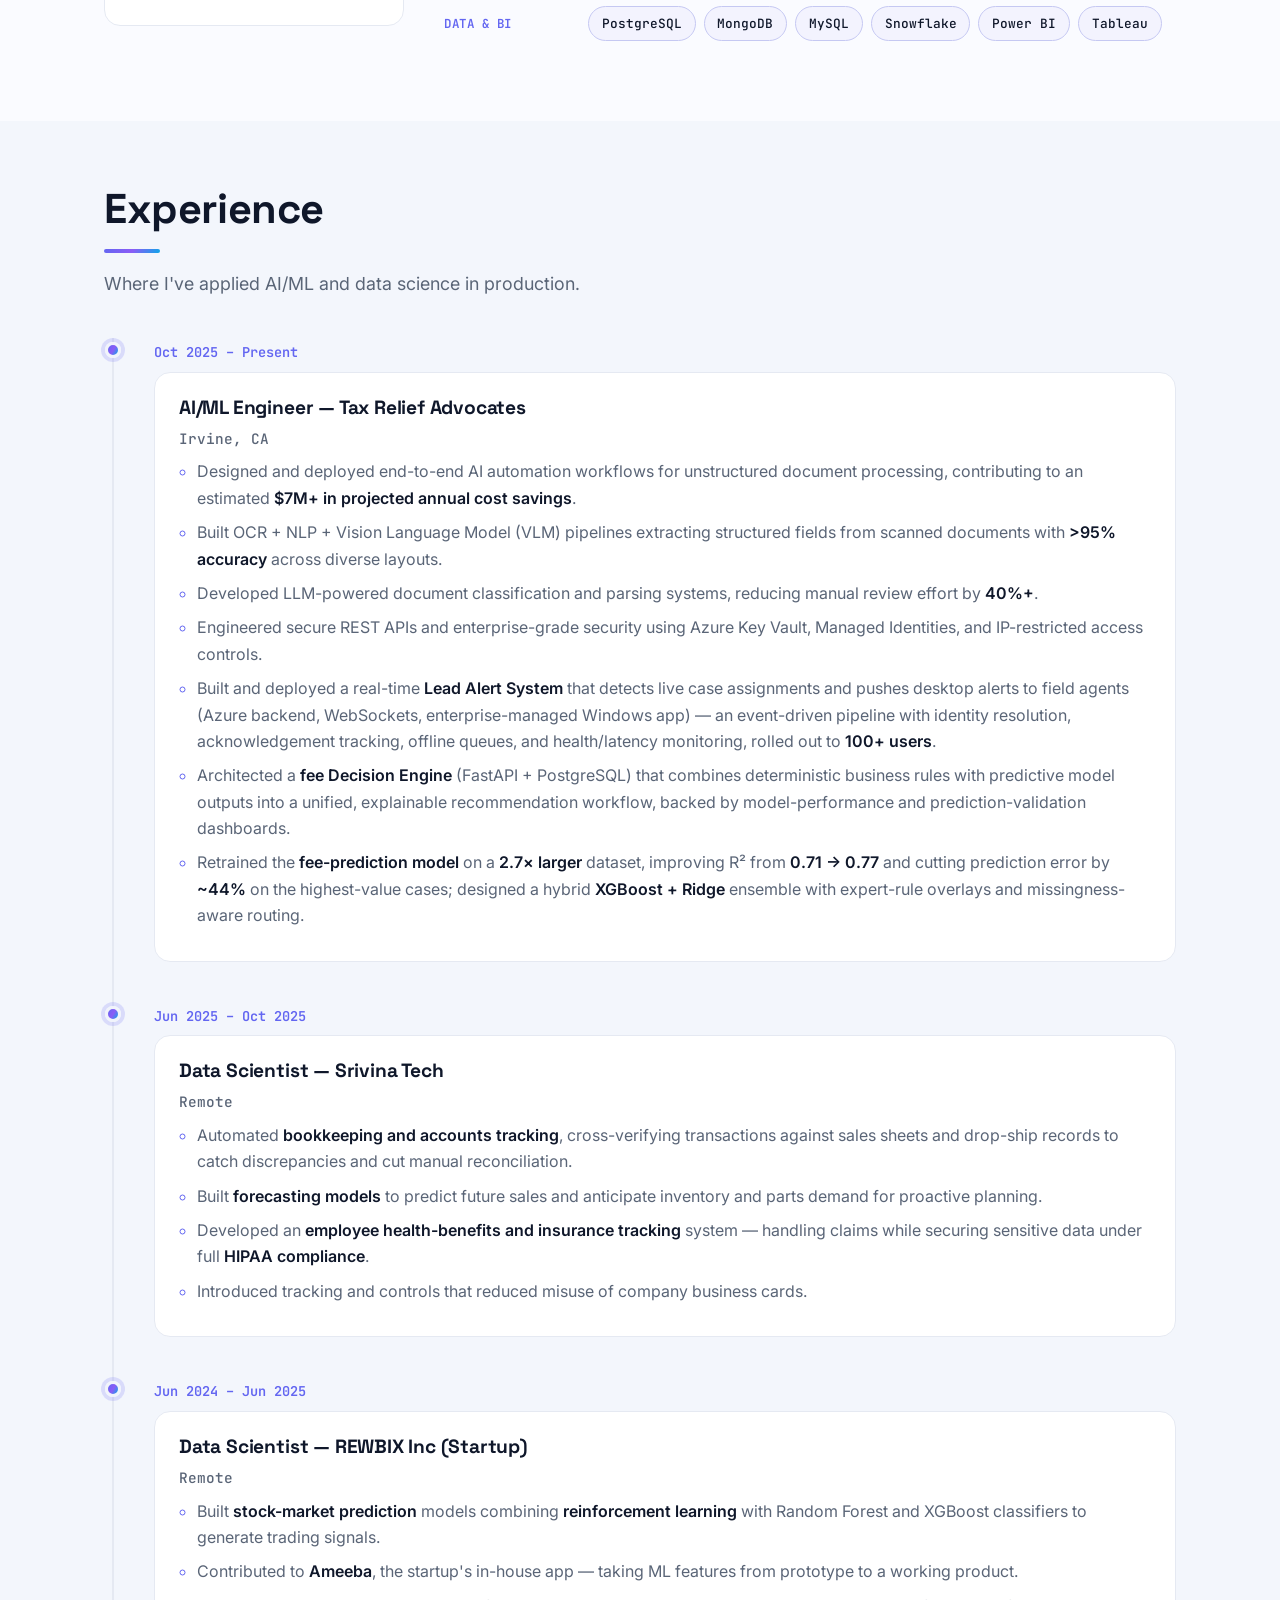
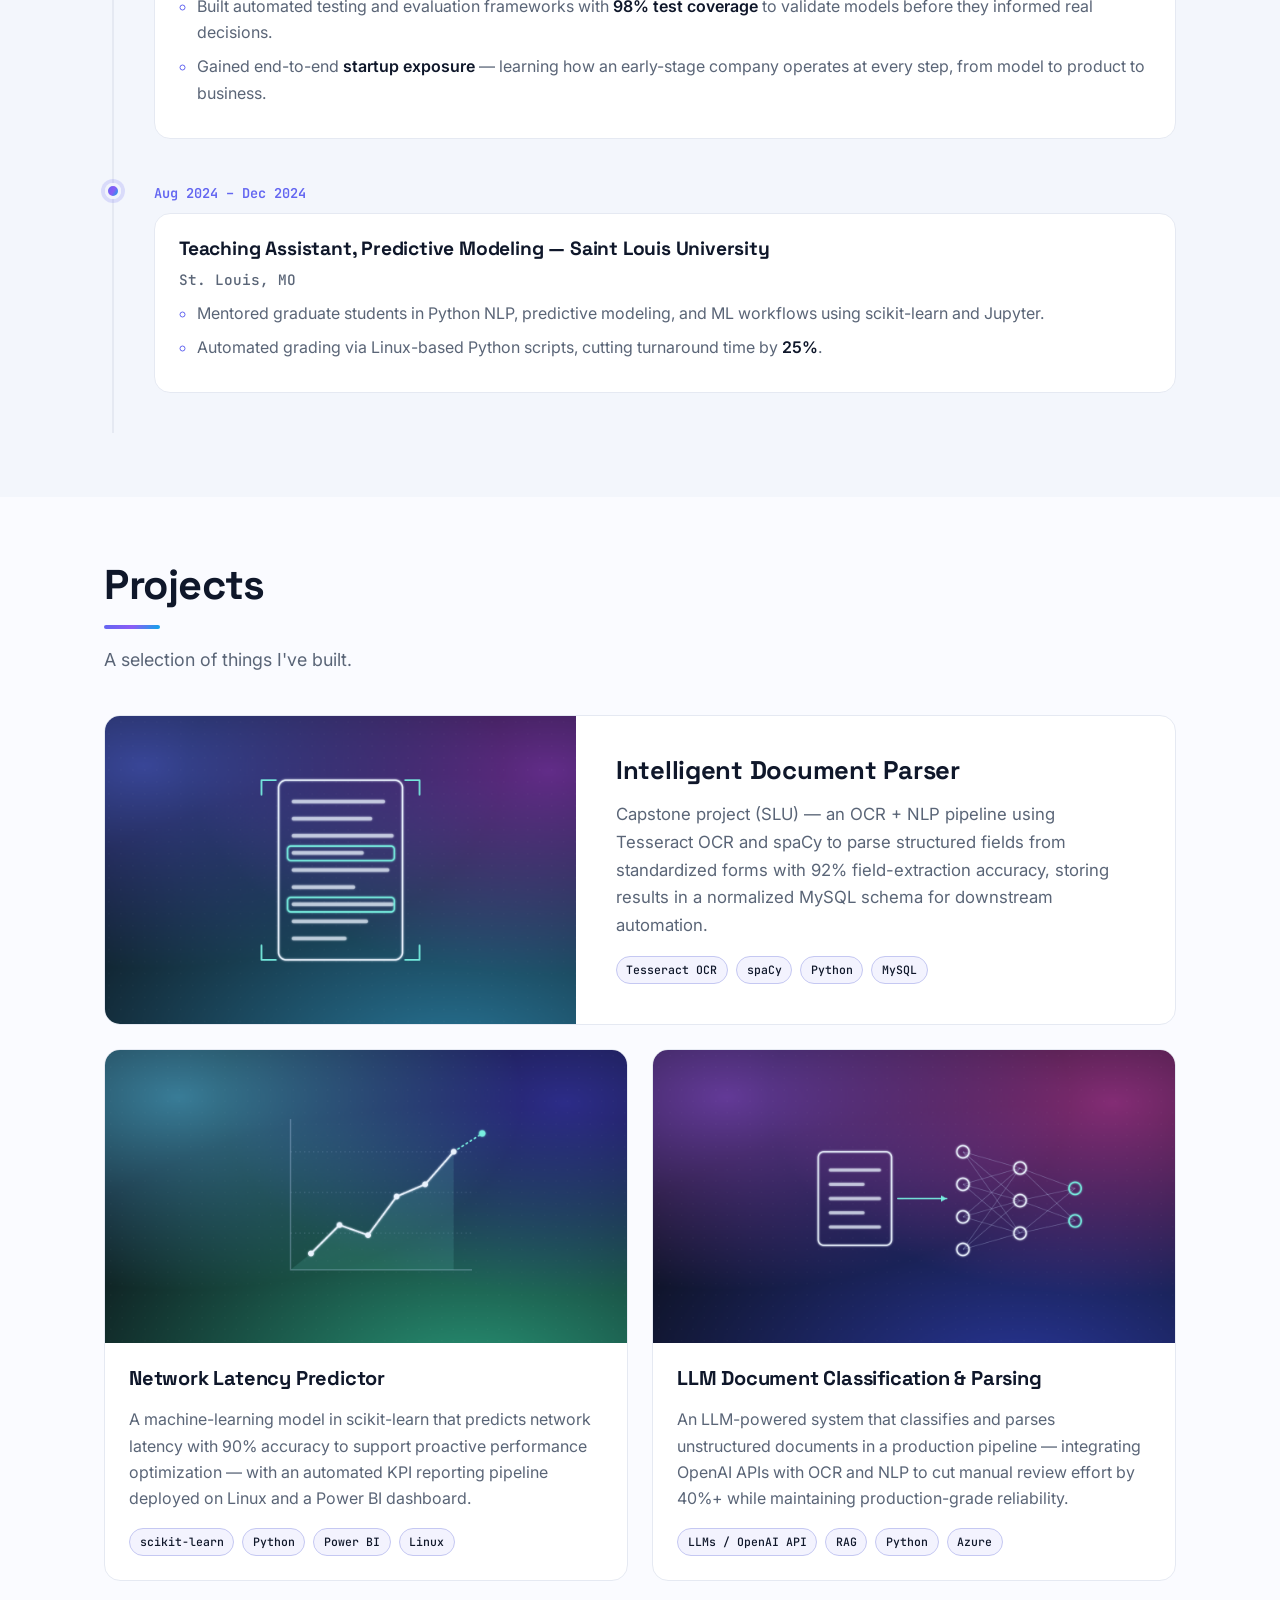
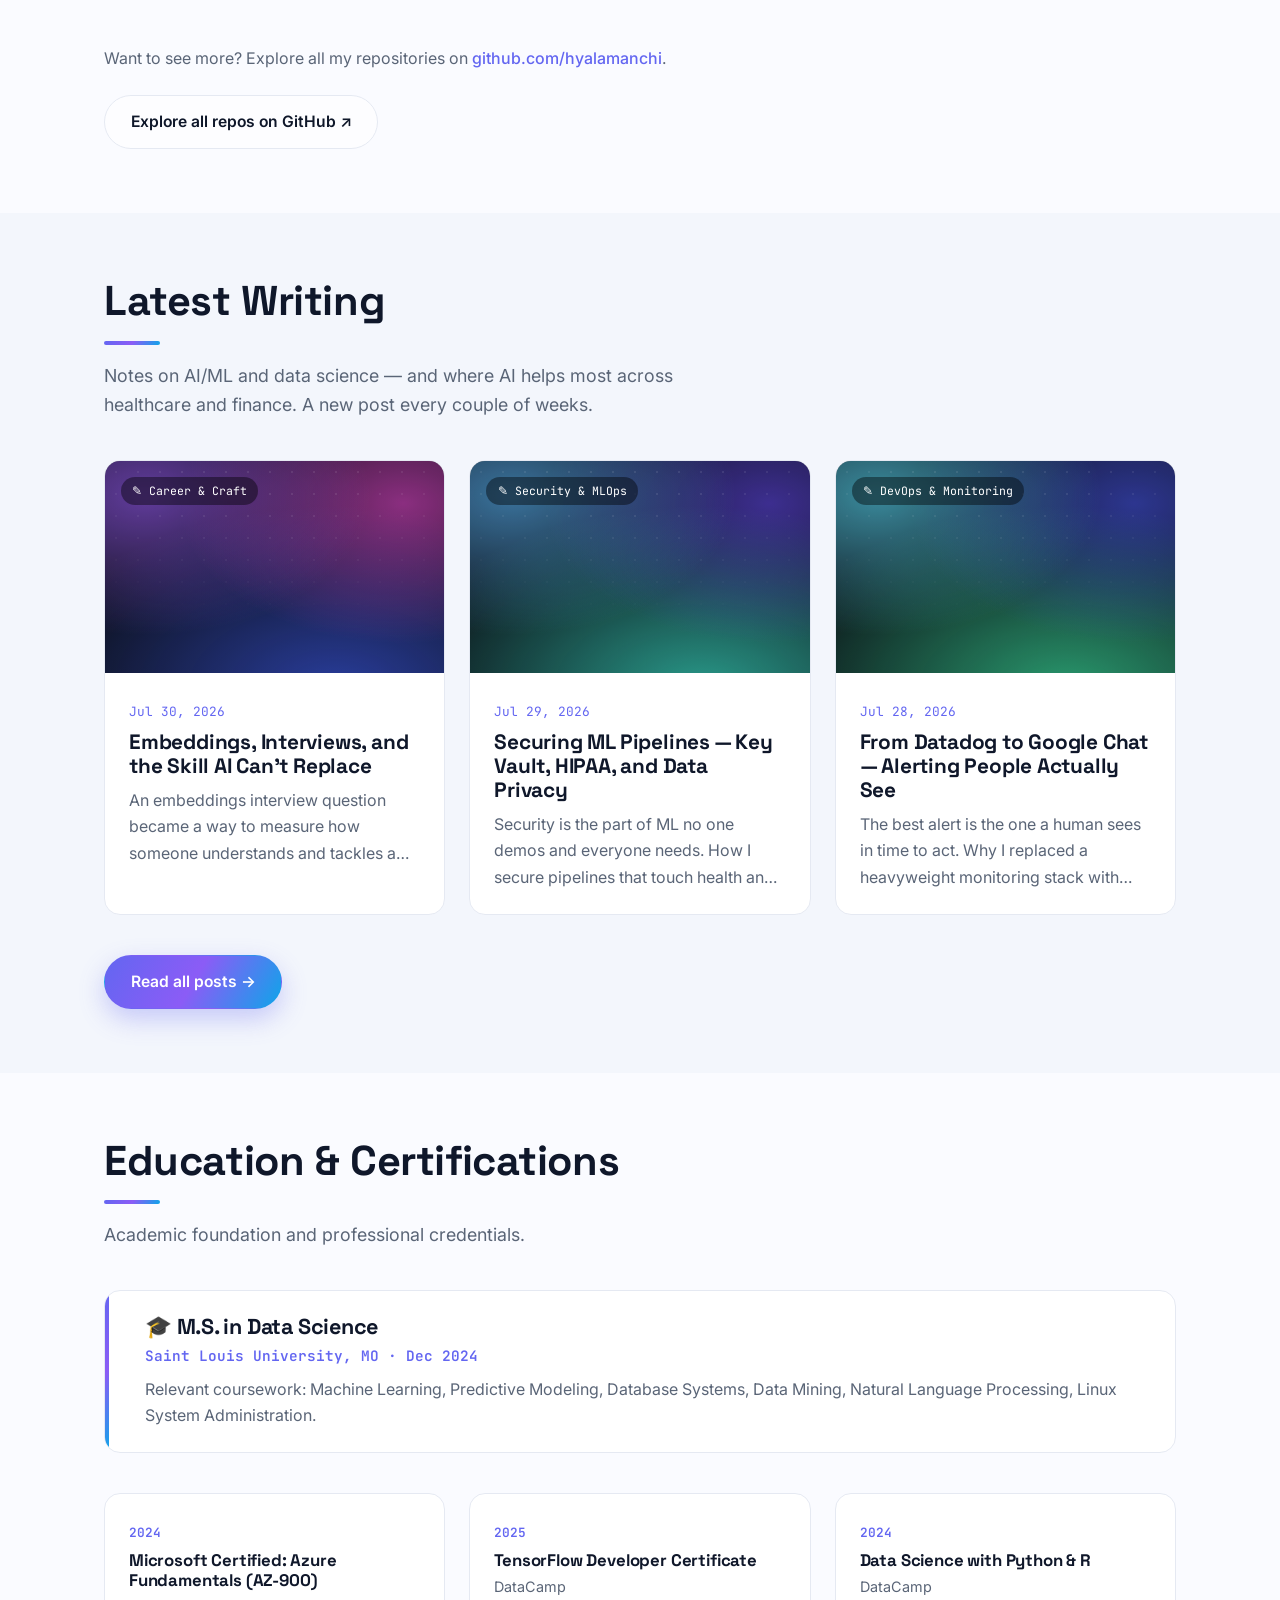
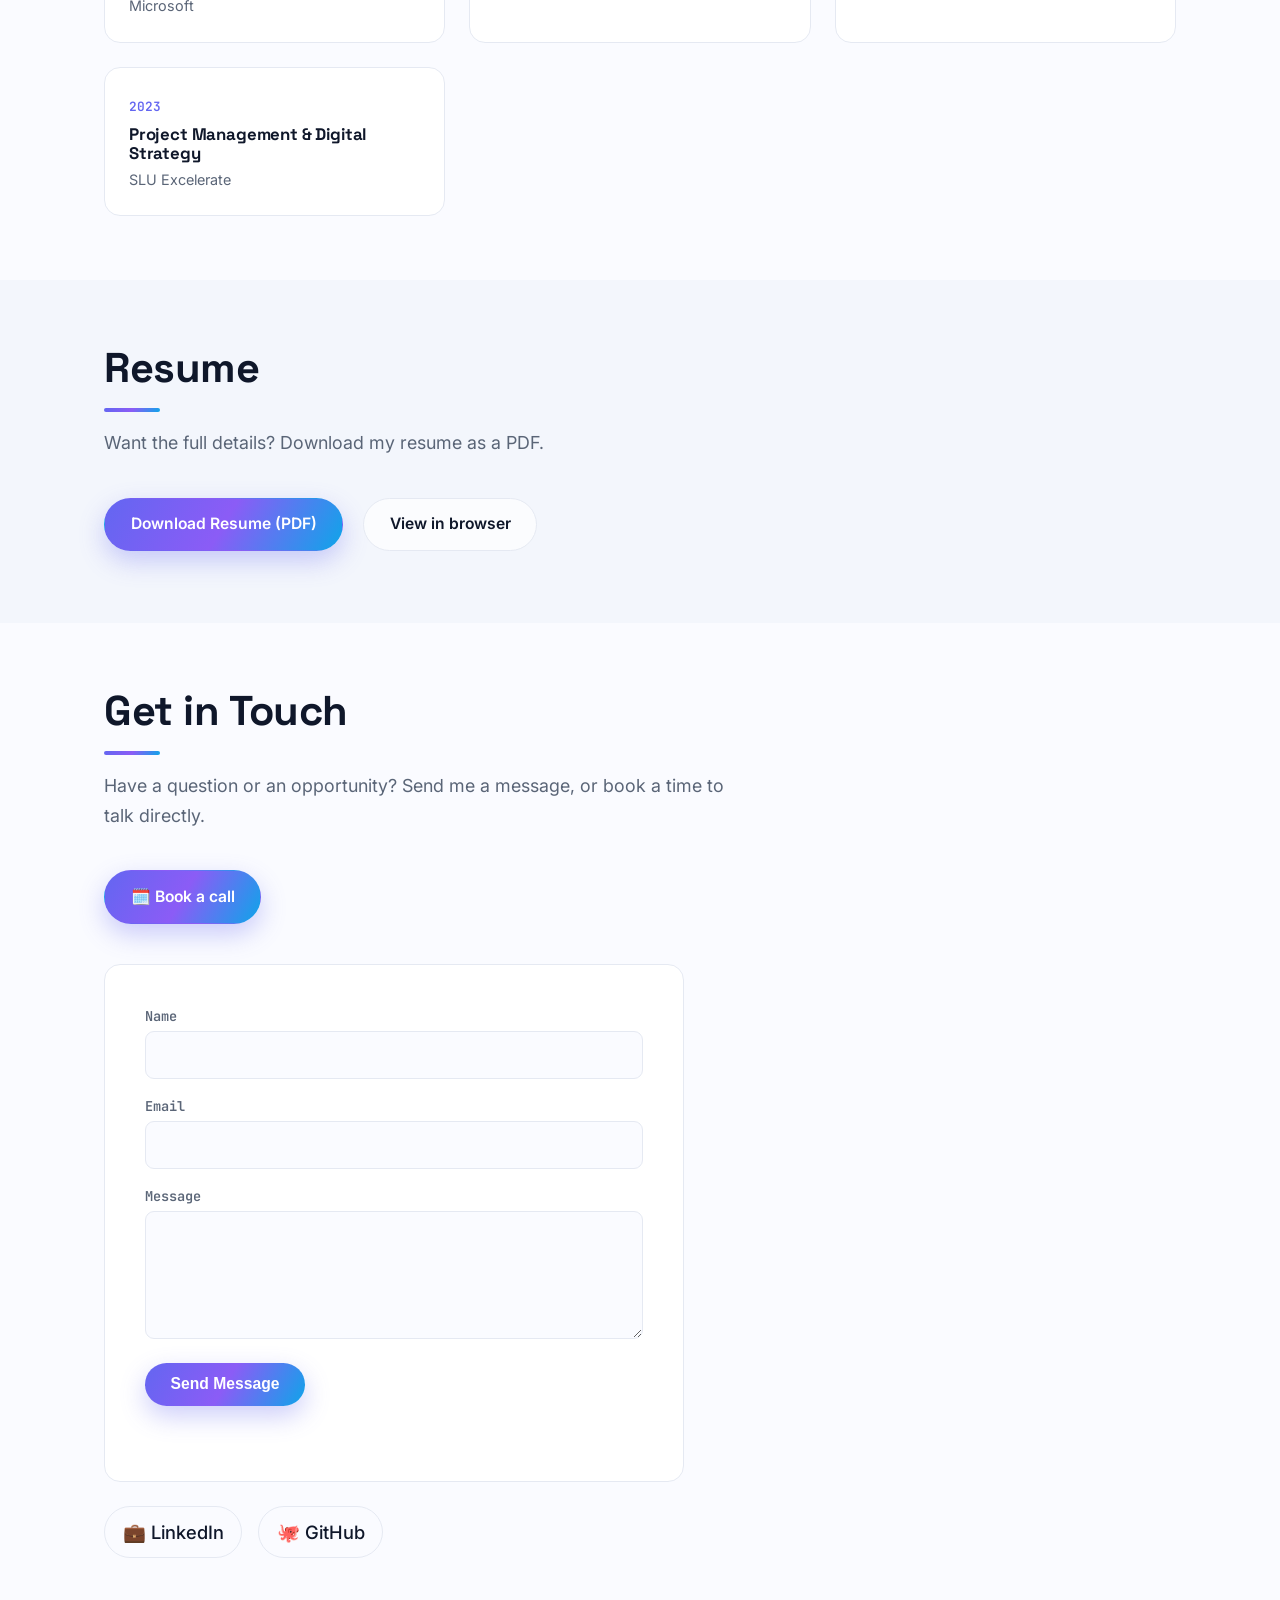
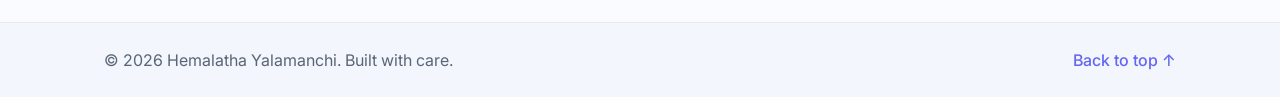
==== commit 9a843ef4: "Add genericized TRA project bullets (Lead Alert System, fee Decision Engine, fee-prediction model) A" ====
--- a/index.html
+++ b/index.html
@@ -197,6 +197,9 @@
                 <li>Built OCR + NLP + Vision Language Model (VLM) pipelines extracting structured fields from scanned documents with <strong>&gt;95% accuracy</strong> across diverse layouts.</li>
                 <li>Developed LLM-powered document classification and parsing systems, reducing manual review effort by <strong>40%+</strong>.</li>
                 <li>Engineered secure REST APIs and enterprise-grade security using Azure Key Vault, Managed Identities, and IP-restricted access controls.</li>
+                <li>Built and deployed a real-time <strong>Lead Alert System</strong> that detects live case assignments and pushes desktop alerts to field agents (Azure backend, WebSockets, enterprise-managed Windows app) — an event-driven pipeline with identity resolution, acknowledgement tracking, offline queues, and health/latency monitoring, rolled out to <strong>100+ users</strong>.</li>
+                <li>Architected a <strong>fee Decision Engine</strong> (FastAPI + PostgreSQL) that combines deterministic business rules with predictive model outputs into a unified, explainable recommendation workflow, backed by model-performance and prediction-validation dashboards.</li>
+                <li>Retrained the <strong>fee-prediction model</strong> on a <strong>2.7× larger</strong> dataset, improving R² from <strong>0.71 → 0.77</strong> and cutting prediction error by <strong>~44%</strong> on the highest-value cases; designed a hybrid <strong>XGBoost + Ridge</strong> ensemble with expert-rule overlays and missingness-aware routing.</li>
               </ul>
             </div>
           </li>
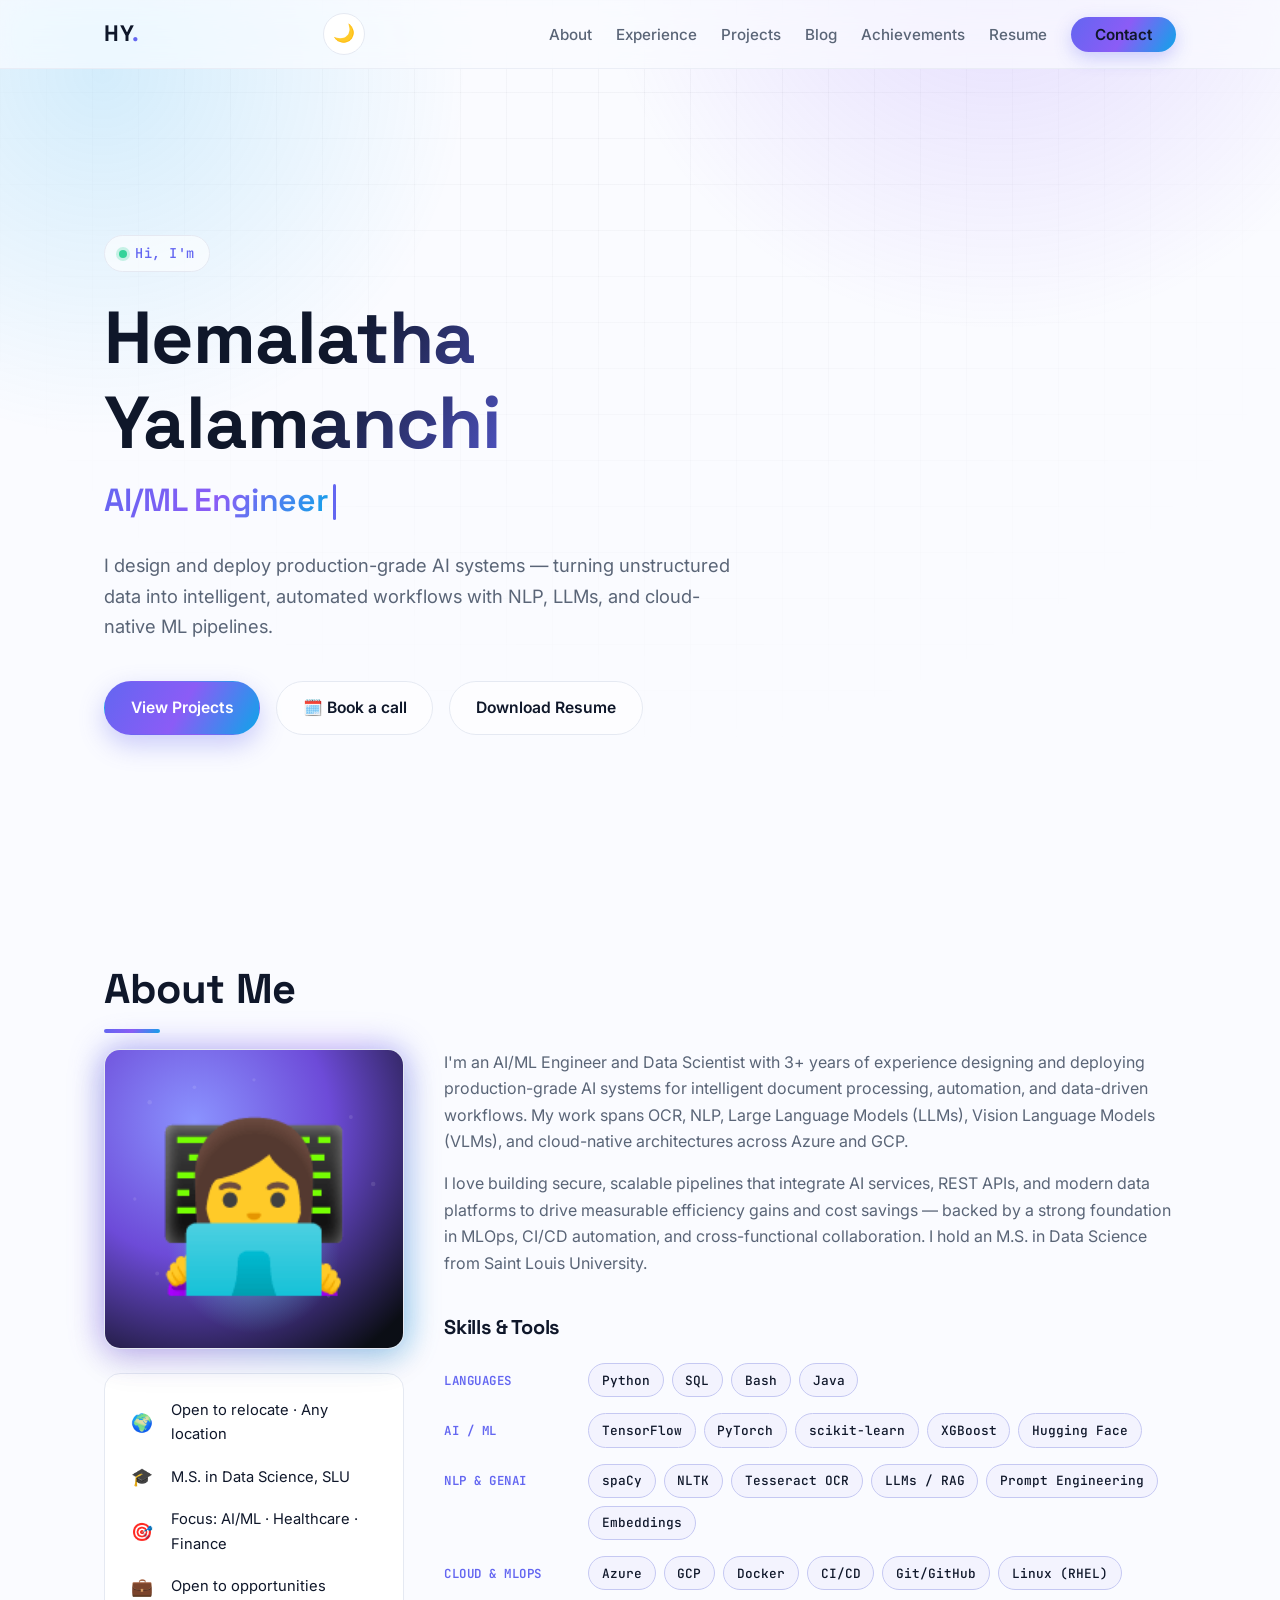
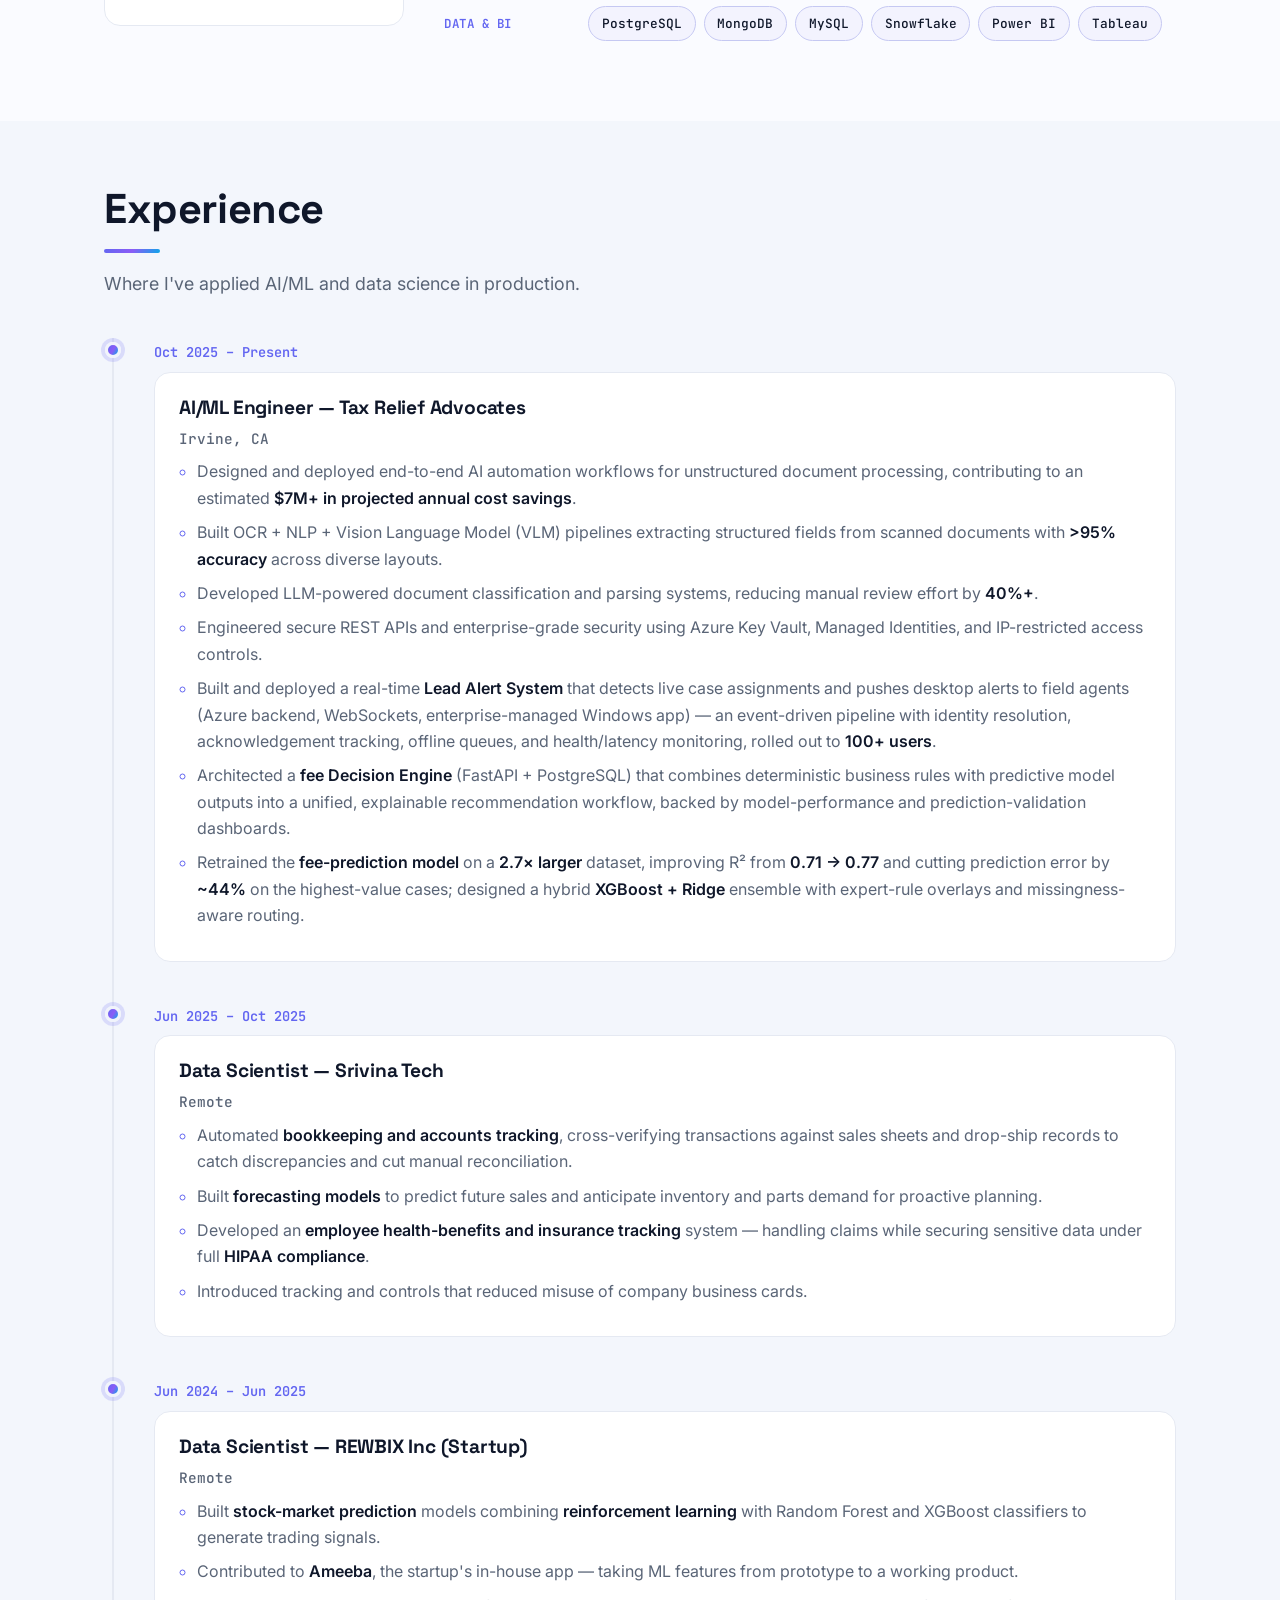
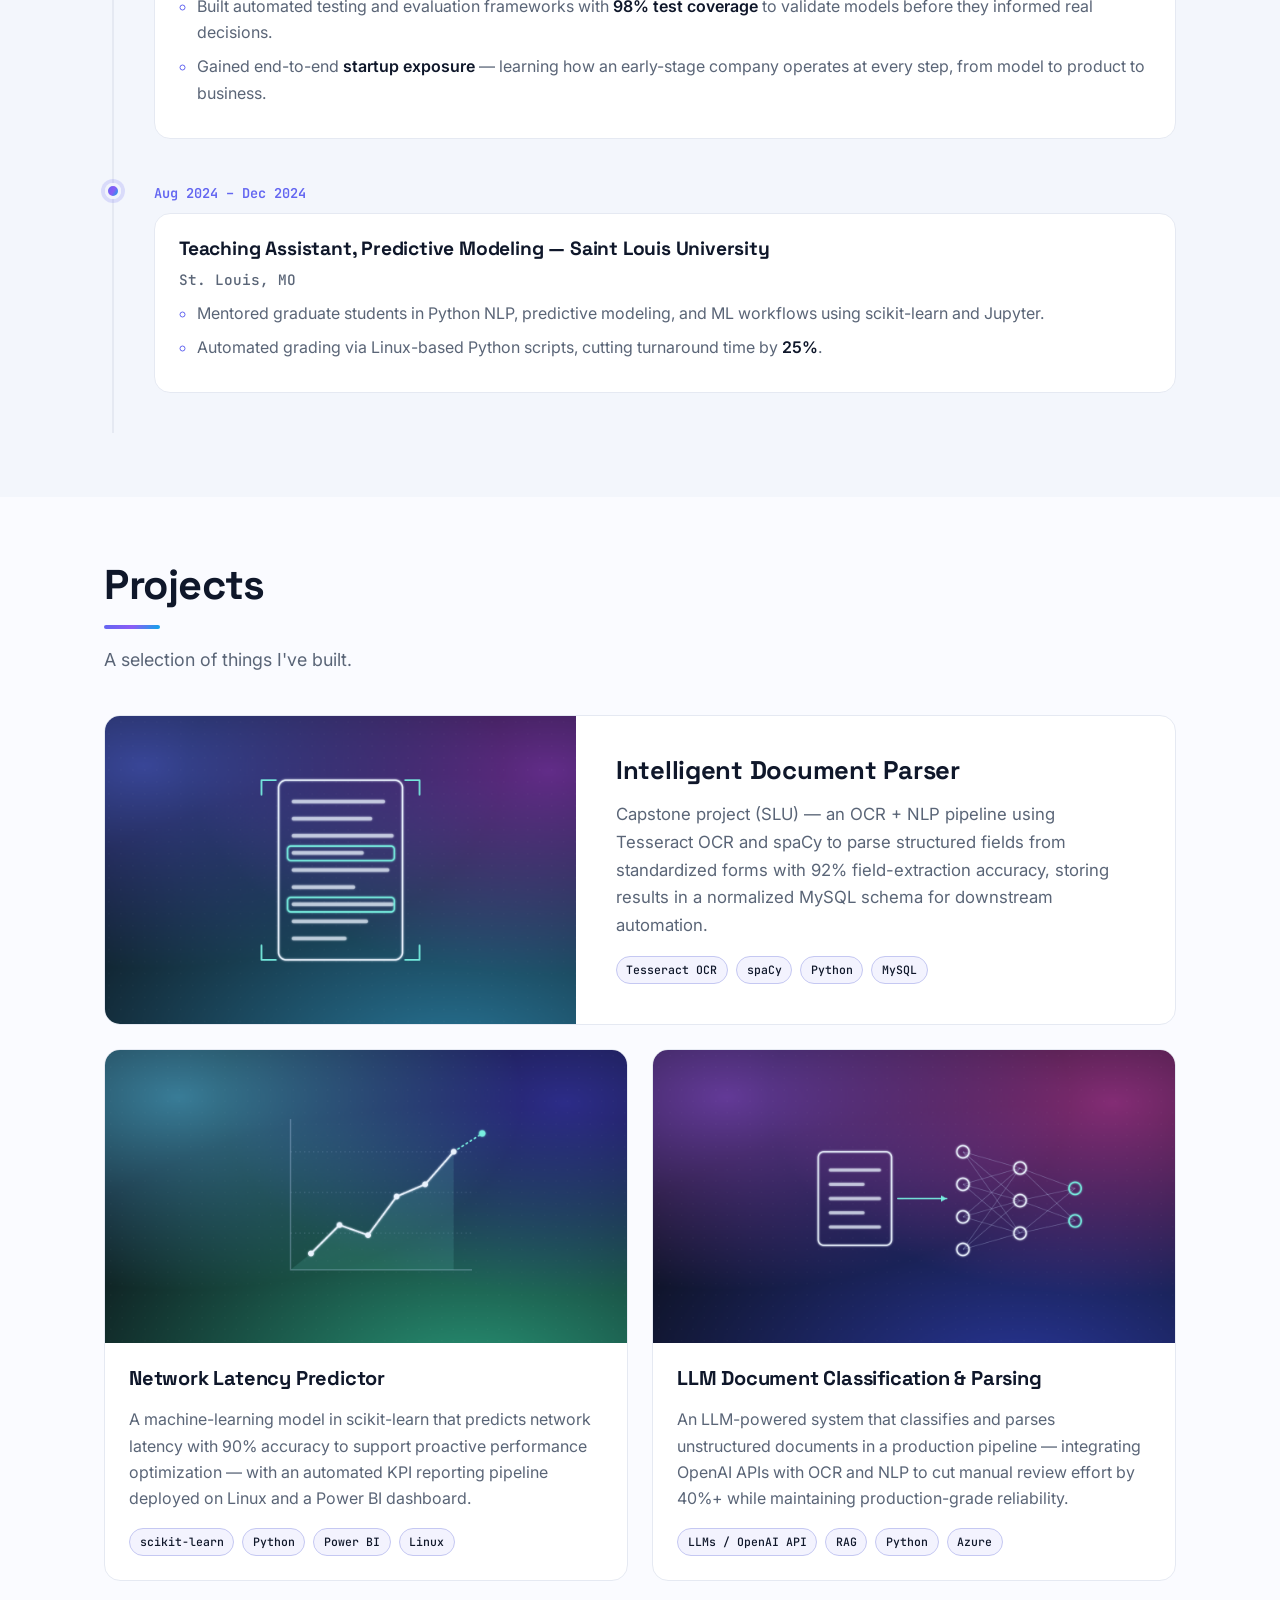
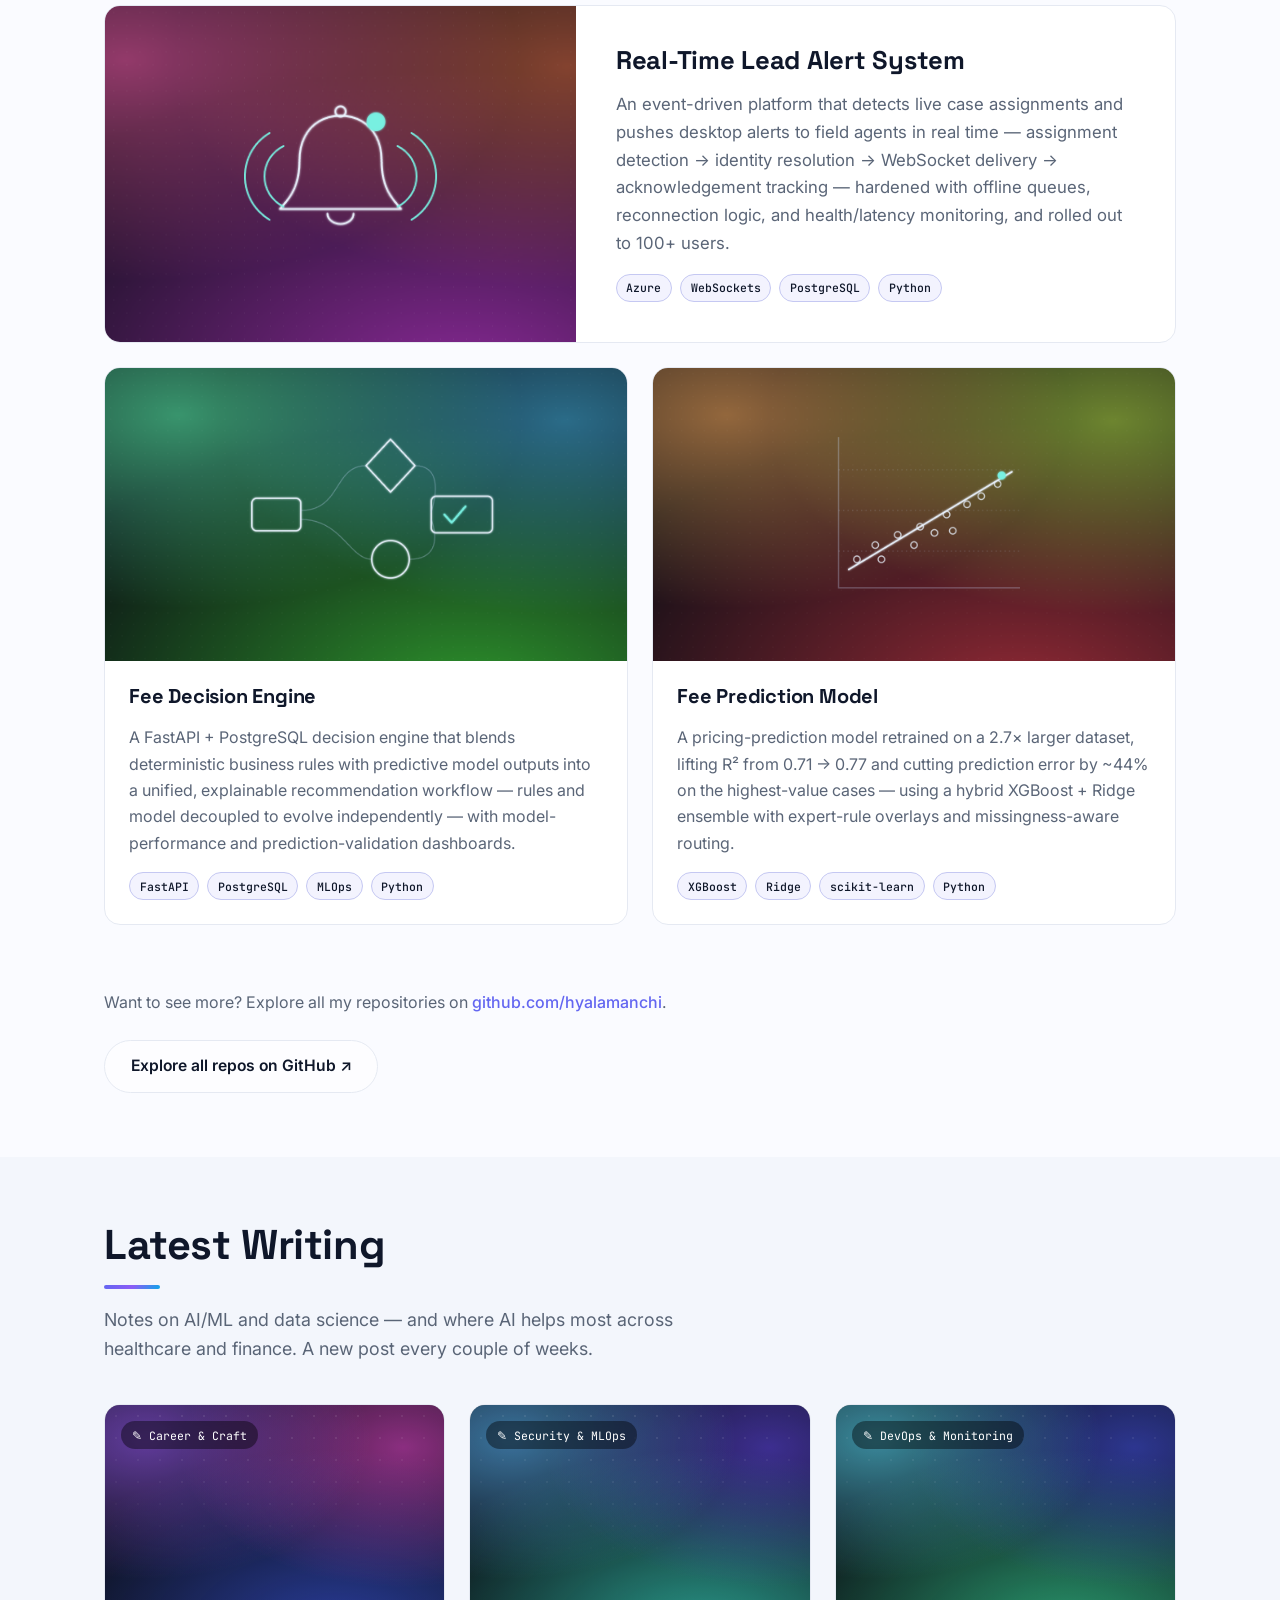
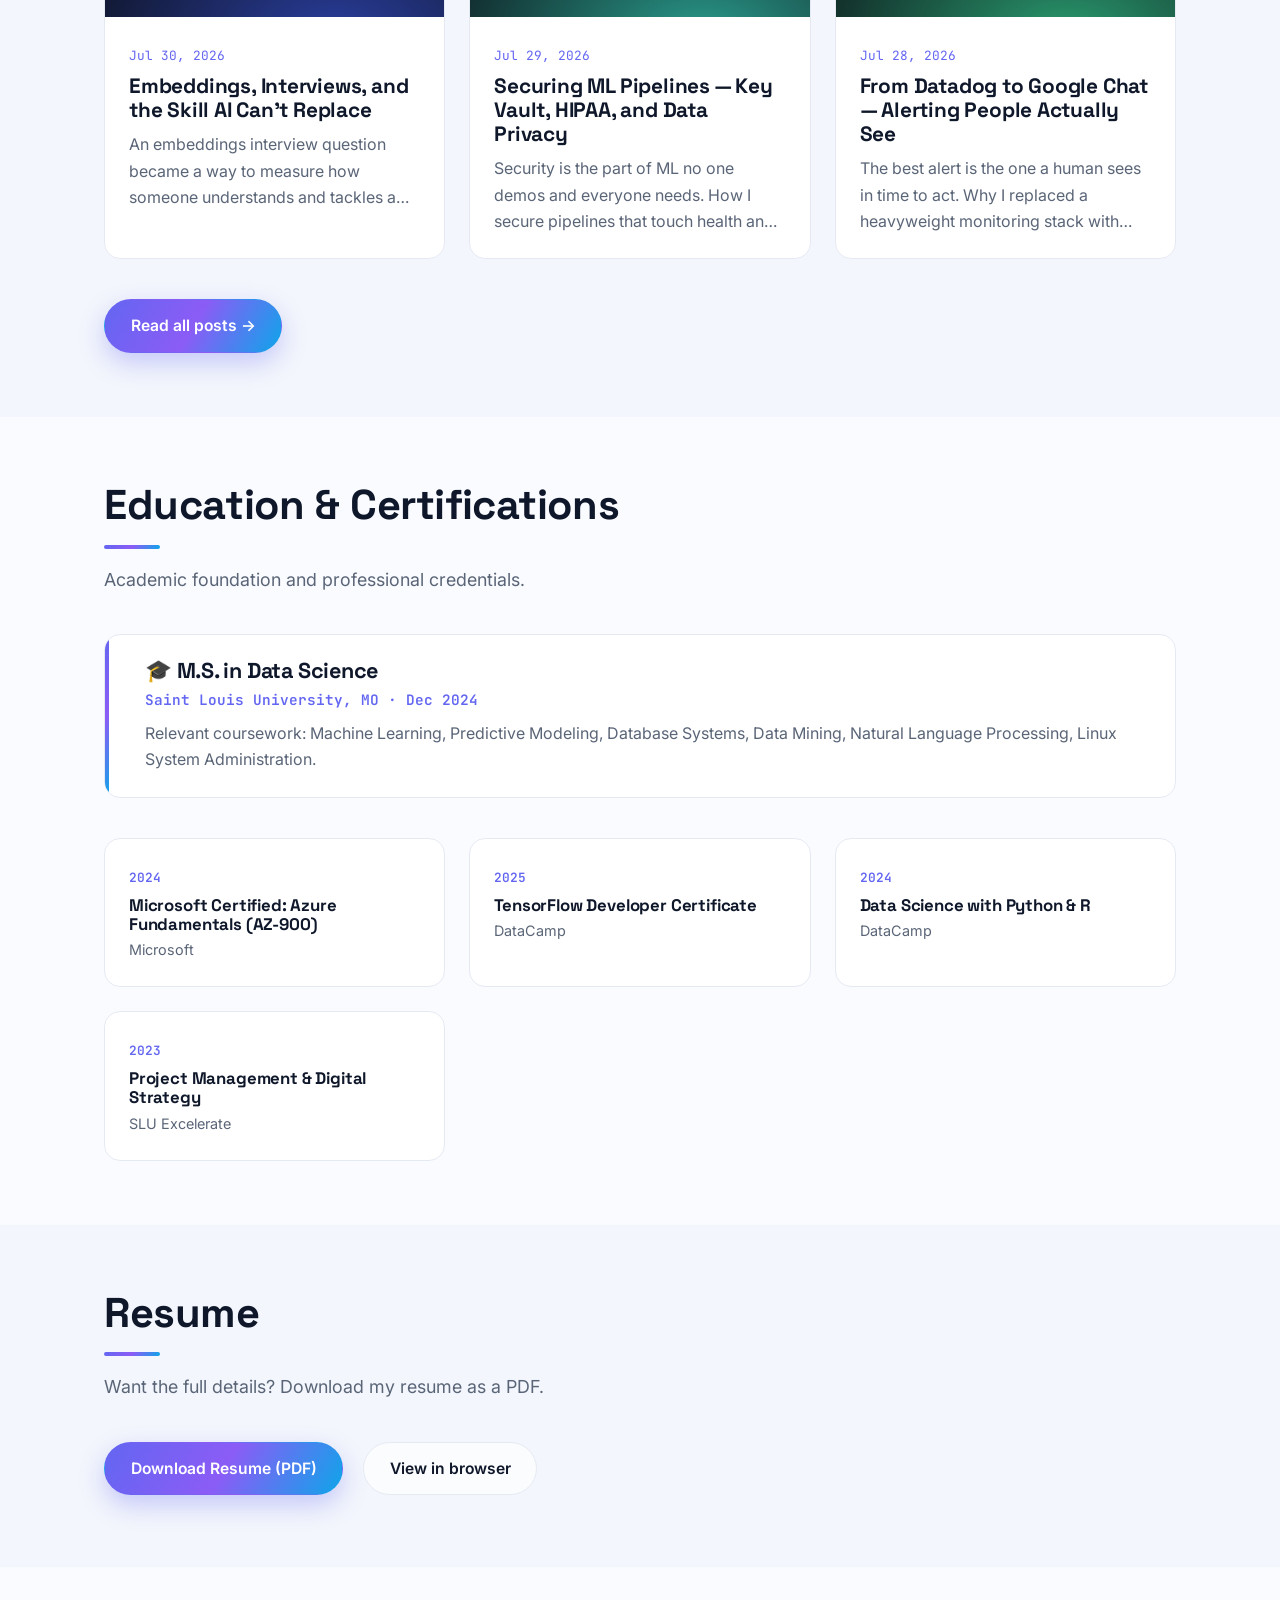
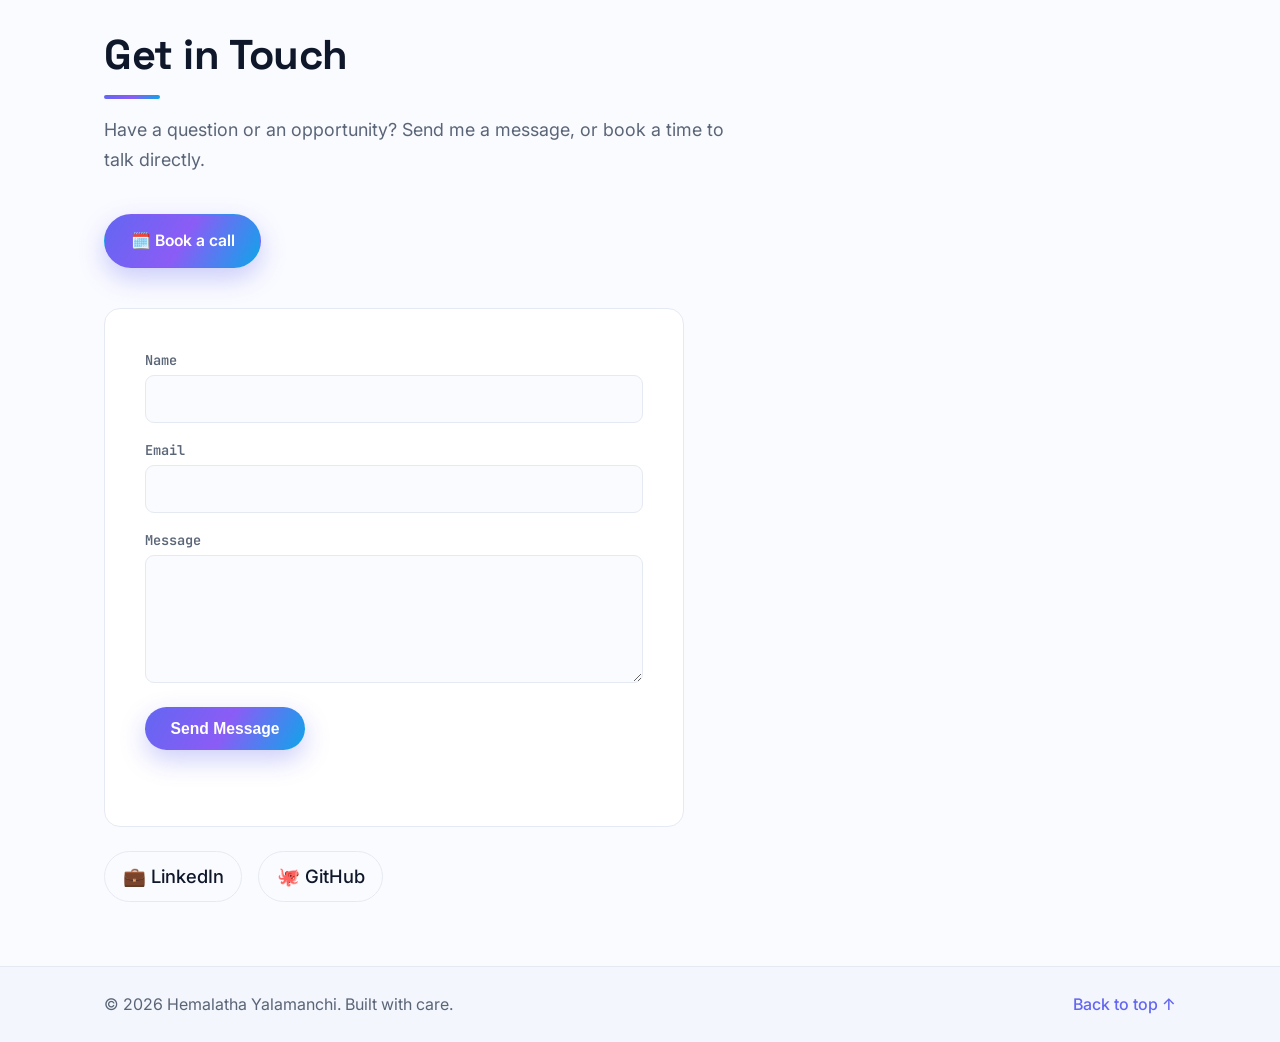
==== commit 8ee252f2: "Add 3 genericized TRA projects as cards (Lead Alert System, Fee Decision Engine, Fee Prediction Mode" ====
--- a/index.html
+++ b/index.html
@@ -312,6 +312,62 @@
               </ul>
             </div>
           </article>
+
+          <article class="card card--wide reveal">
+            <div class="card__media"><img src="assets/projects/lead-alert.png" alt="Alert bell broadcasting real-time notifications" loading="lazy" /></div>
+            <div class="card__body">
+              <h3 class="card__title">Real-Time Lead Alert System</h3>
+              <p class="card__desc">
+                An event-driven platform that detects live case assignments and pushes desktop alerts
+                to field agents in real time — assignment detection → identity resolution →
+                WebSocket delivery → acknowledgement tracking — hardened with offline queues,
+                reconnection logic, and health/latency monitoring, and rolled out to 100+ users.
+              </p>
+              <ul class="tag-list tag-list--sm">
+                <li class="tag">Azure</li>
+                <li class="tag">WebSockets</li>
+                <li class="tag">PostgreSQL</li>
+                <li class="tag">Python</li>
+              </ul>
+            </div>
+          </article>
+
+          <article class="card reveal">
+            <div class="card__media"><img src="assets/projects/decision-engine.png" alt="Decision flow: rule and model branches merging into one decision" loading="lazy" /></div>
+            <div class="card__body">
+              <h3 class="card__title">Fee Decision Engine</h3>
+              <p class="card__desc">
+                A FastAPI + PostgreSQL decision engine that blends deterministic business rules with
+                predictive model outputs into a unified, explainable recommendation workflow — rules
+                and model decoupled to evolve independently — with model-performance and
+                prediction-validation dashboards.
+              </p>
+              <ul class="tag-list tag-list--sm">
+                <li class="tag">FastAPI</li>
+                <li class="tag">PostgreSQL</li>
+                <li class="tag">MLOps</li>
+                <li class="tag">Python</li>
+              </ul>
+            </div>
+          </article>
+
+          <article class="card reveal">
+            <div class="card__media"><img src="assets/projects/fee-model.png" alt="Scatter plot with a best-fit regression line" loading="lazy" /></div>
+            <div class="card__body">
+              <h3 class="card__title">Fee Prediction Model</h3>
+              <p class="card__desc">
+                A pricing-prediction model retrained on a 2.7× larger dataset, lifting R² from
+                0.71 → 0.77 and cutting prediction error by ~44% on the highest-value cases — using a
+                hybrid XGBoost + Ridge ensemble with expert-rule overlays and missingness-aware routing.
+              </p>
+              <ul class="tag-list tag-list--sm">
+                <li class="tag">XGBoost</li>
+                <li class="tag">Ridge</li>
+                <li class="tag">scikit-learn</li>
+                <li class="tag">Python</li>
+              </ul>
+            </div>
+          </article>
         </div>
 
         <div class="gh reveal">
